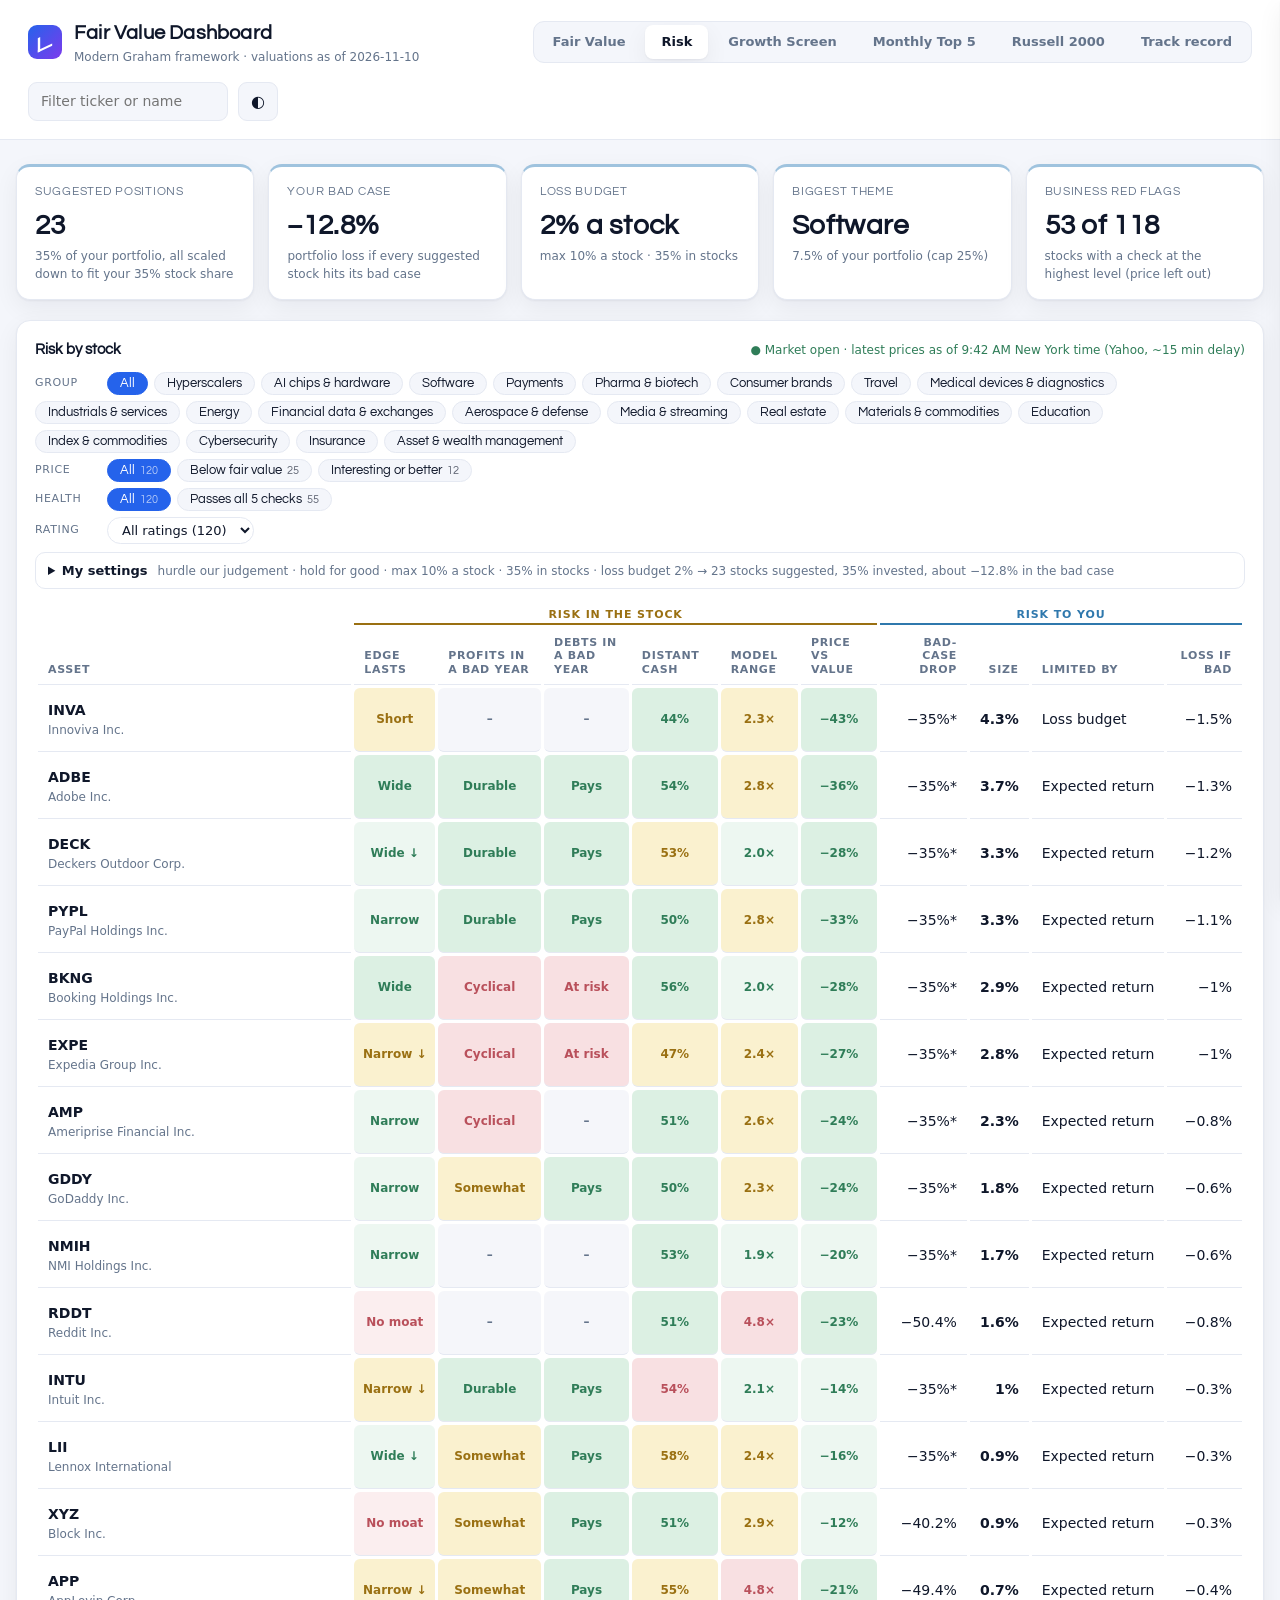
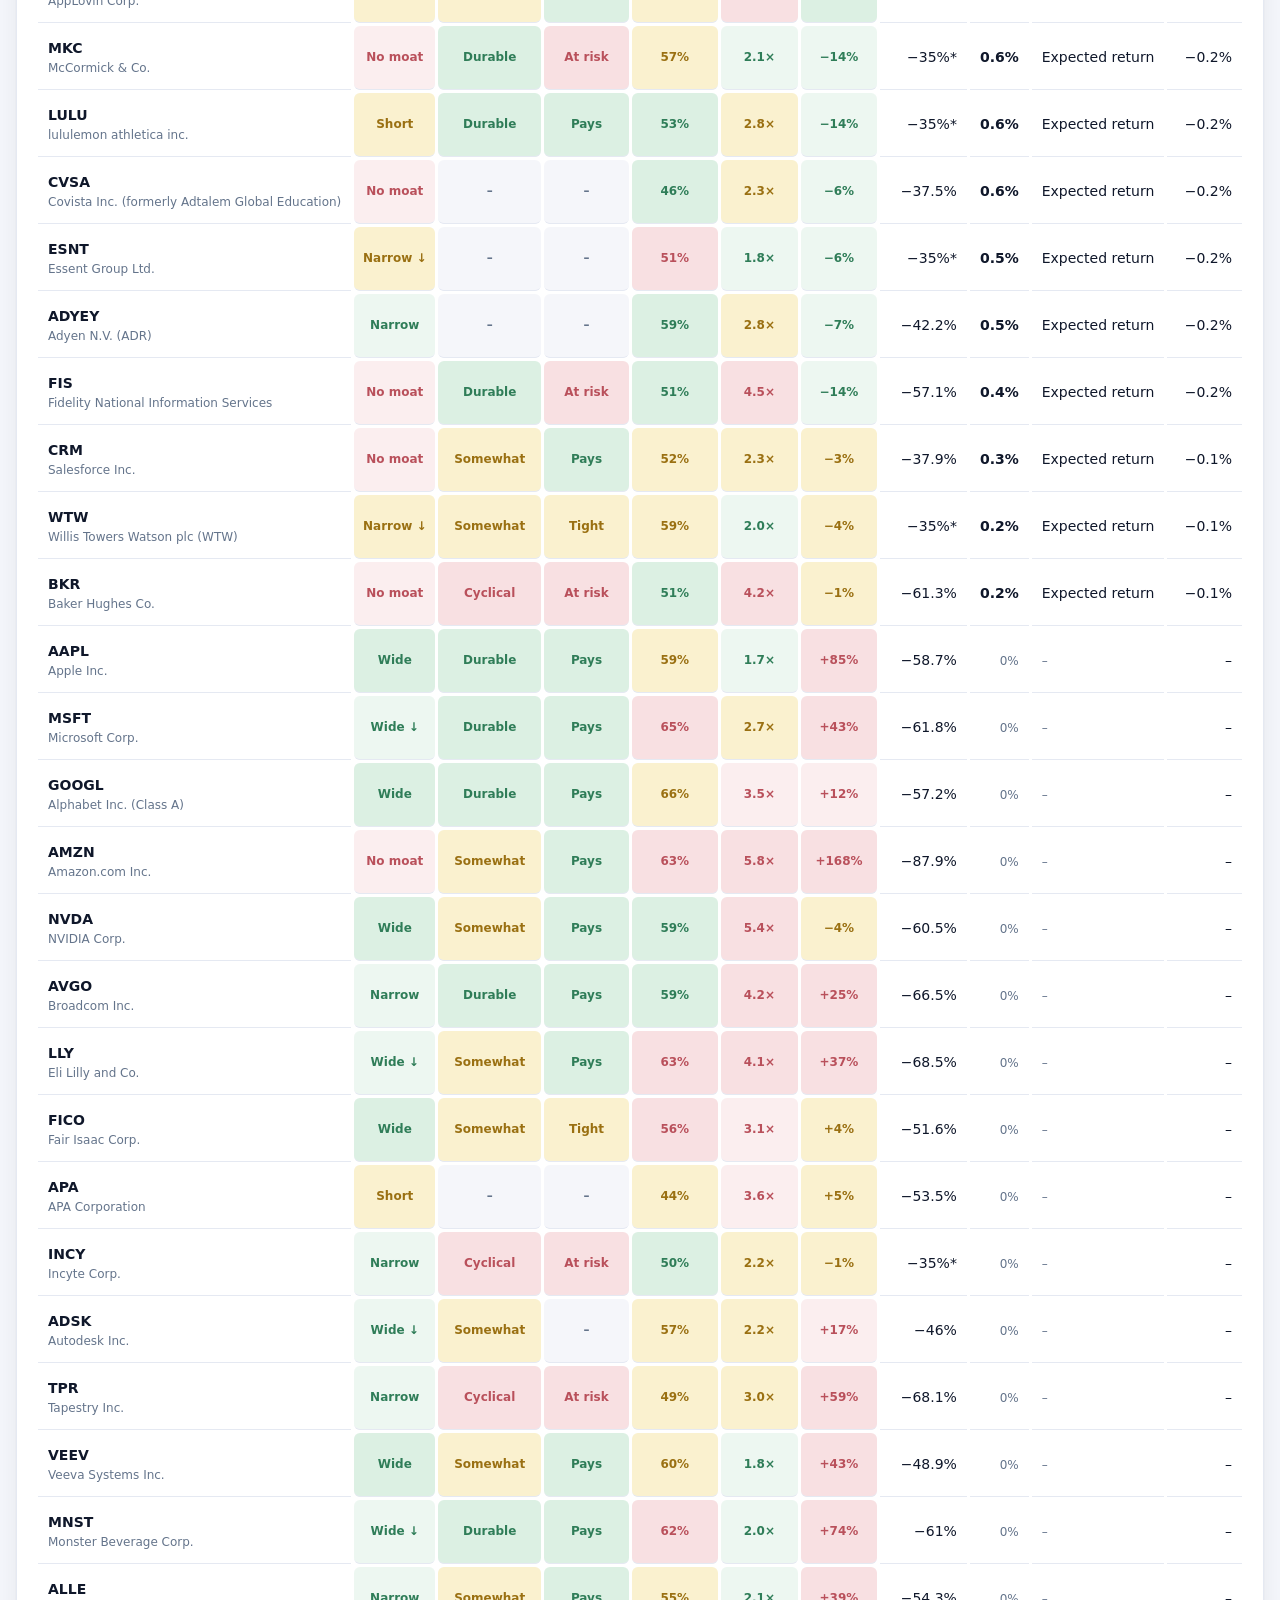
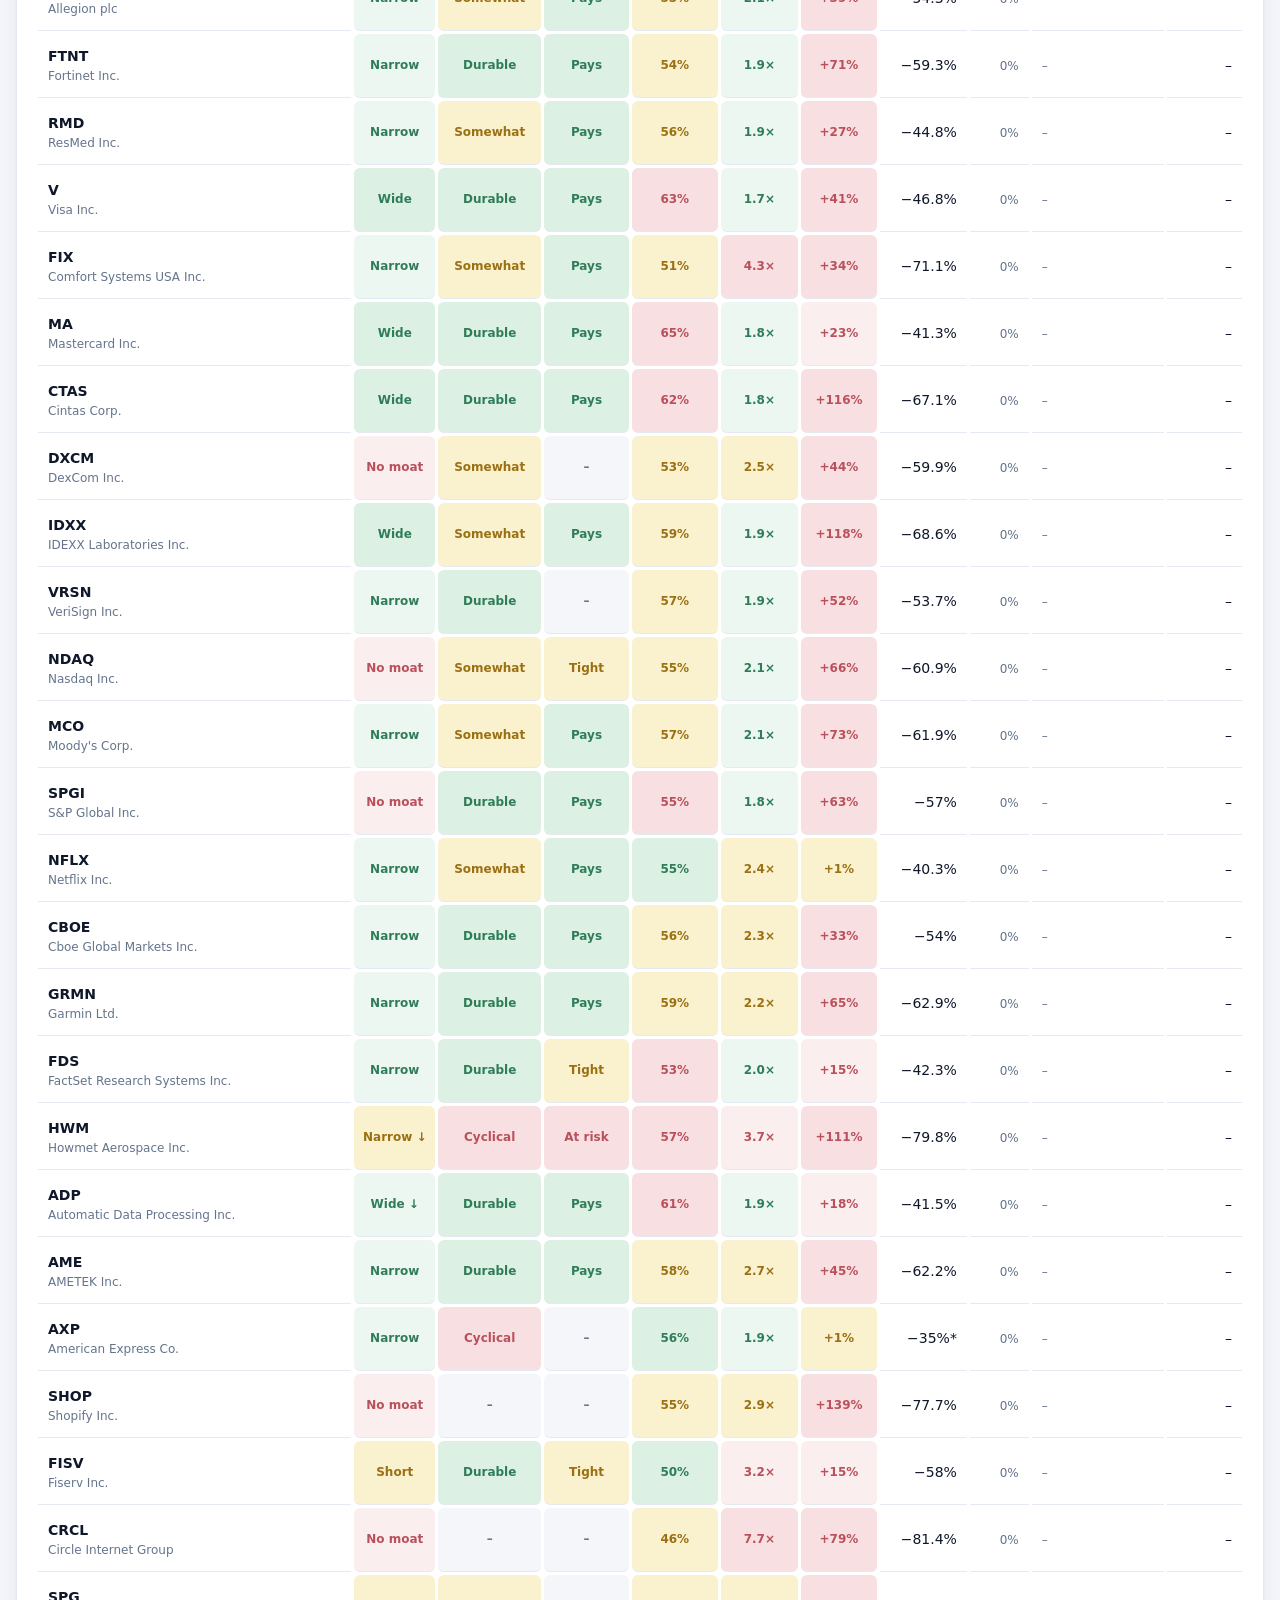
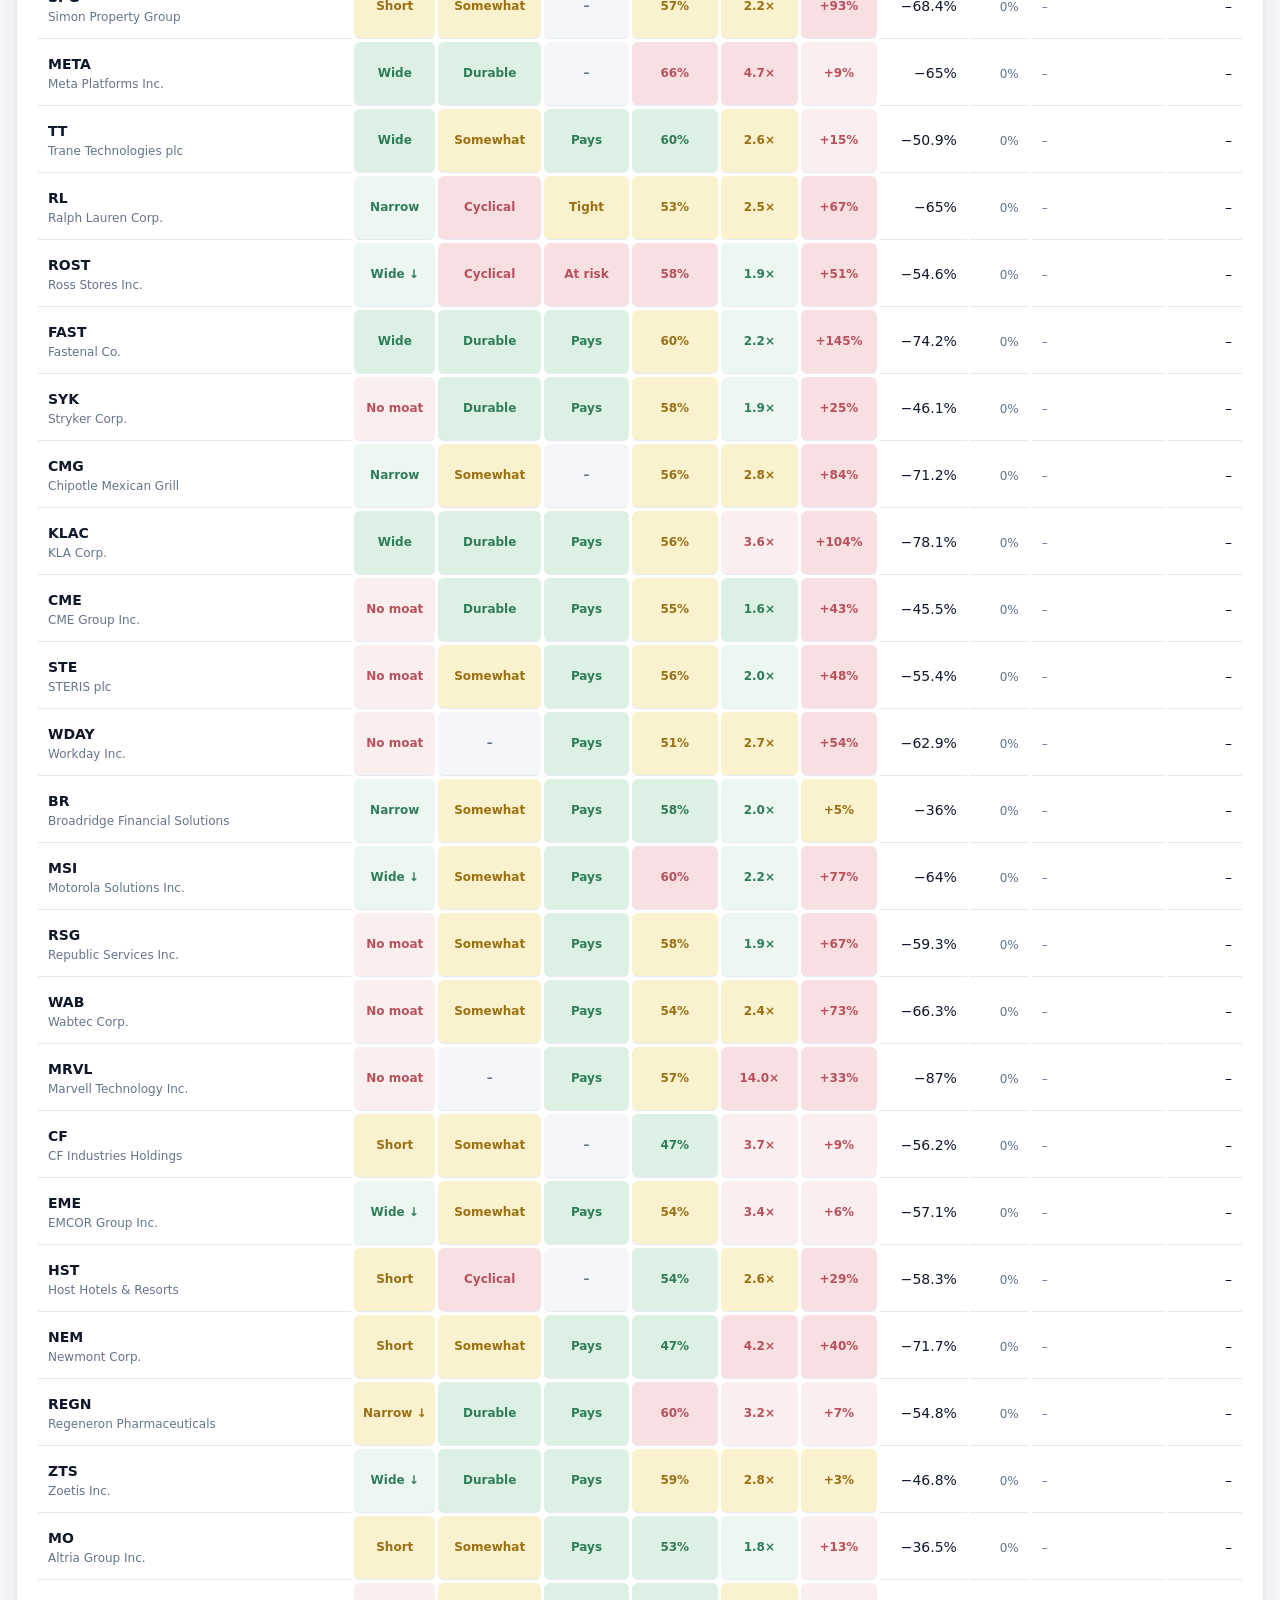
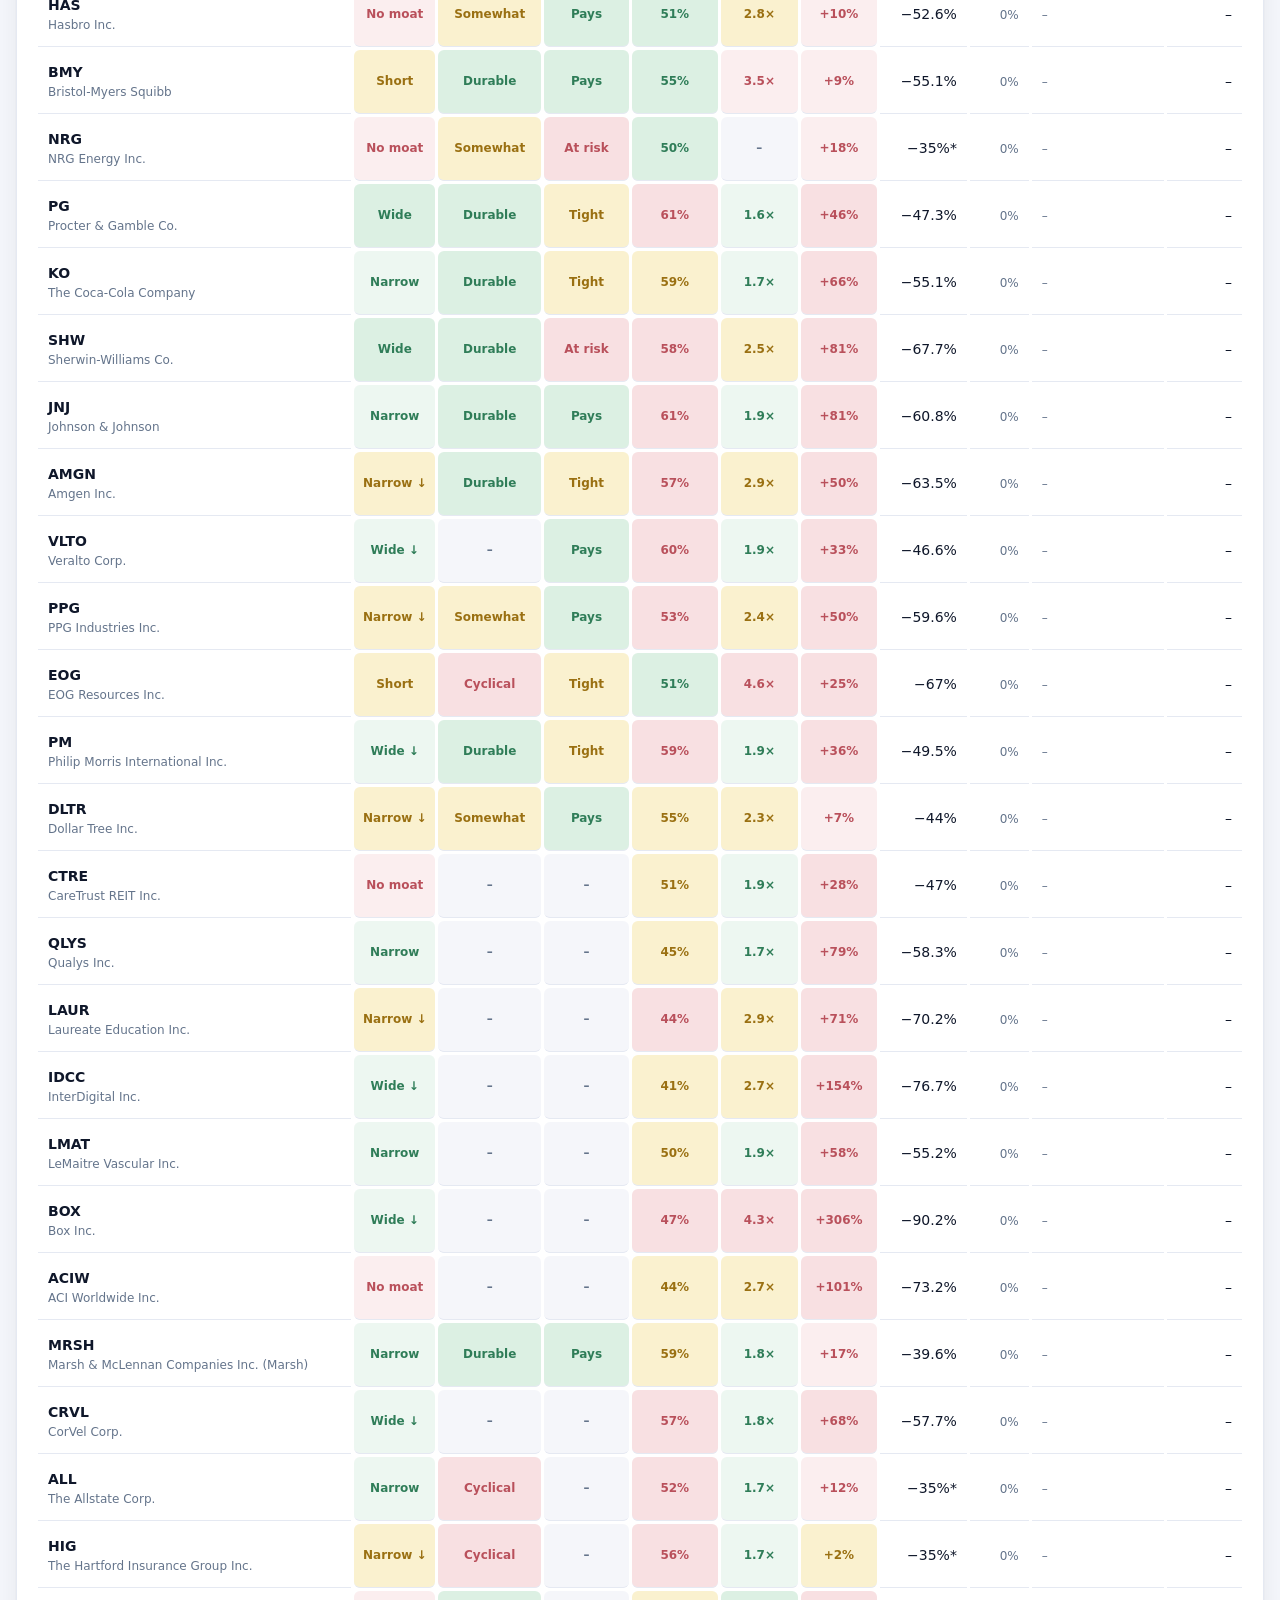
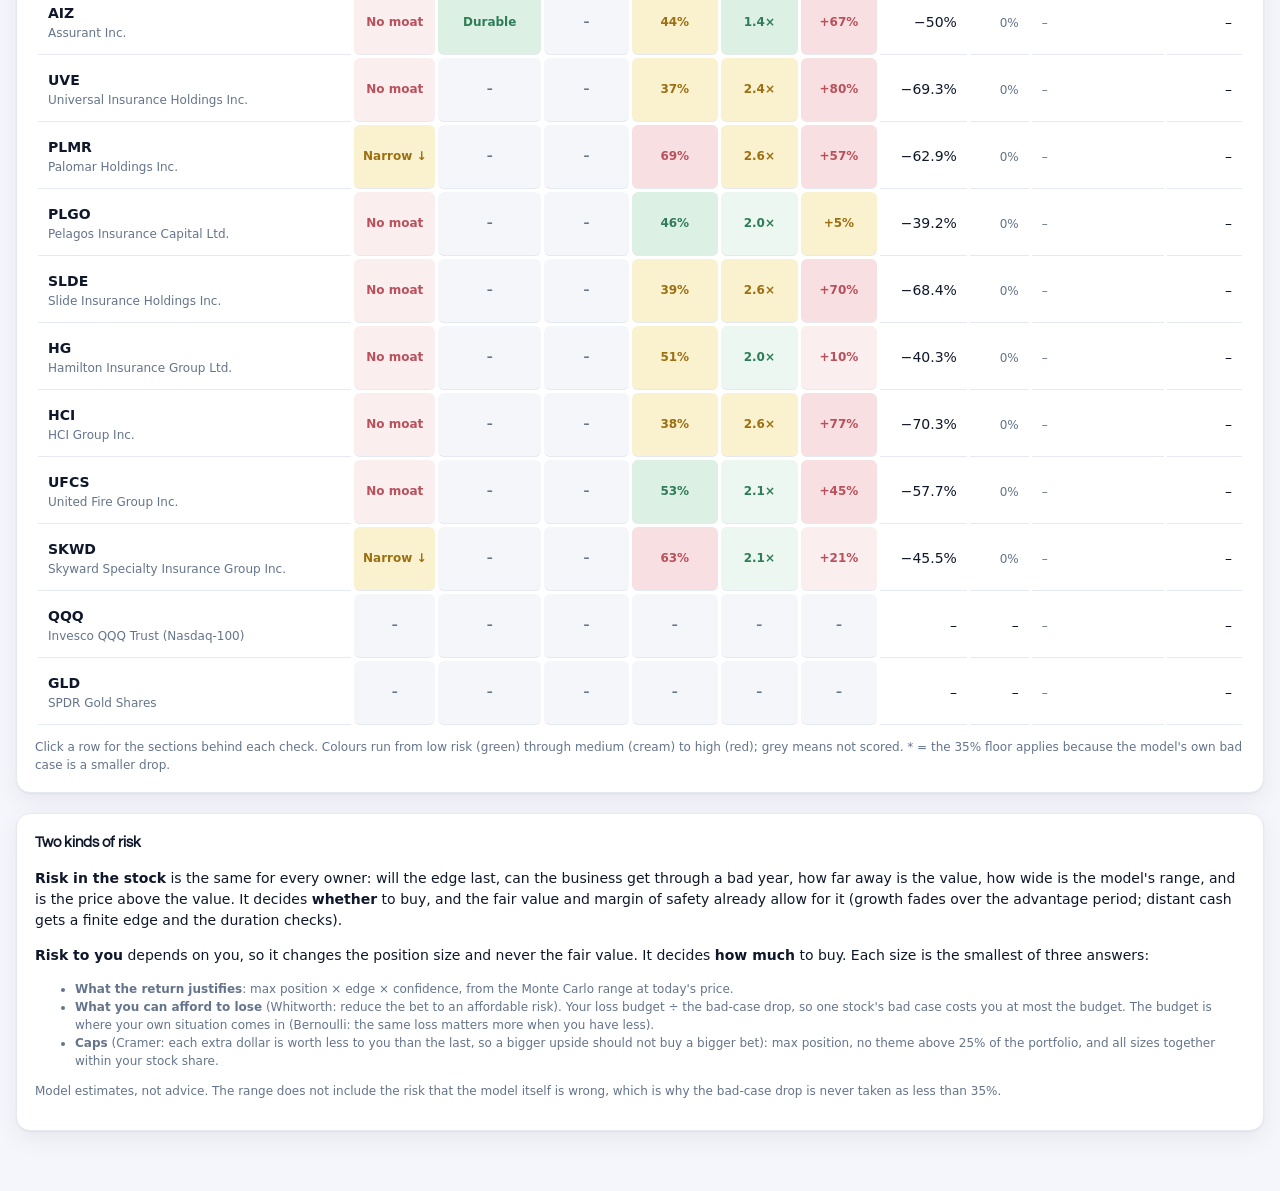
==== risk.html @ 673b97dc "Add a Risk page and size positions with a loss budget Risk sections move from each stock's drawer to" ====
<!doctype html>
<html lang="en">
<head>
<meta charset="utf-8">
<meta name="viewport" content="width=device-width,initial-scale=1">
<title>Risk · Fair Value Dashboard</title>
<link rel="preconnect" href="https://fonts.googleapis.com"><link rel="preconnect" href="https://fonts.gstatic.com" crossorigin><link rel="stylesheet" href="https://fonts.googleapis.com/css2?family=Questrial&display=swap">
<link rel="stylesheet" href="assets/style.css?v=20261110r">
<link rel="icon" href="data:image/svg+xml,<svg xmlns='http://www.w3.org/2000/svg' viewBox='0 0 32 32'><rect width='32' height='32' rx='7' fill='%232563eb'/><path d='M6 22l6-7 5 4 9-11' stroke='white' stroke-width='3' fill='none' stroke-linecap='round' stroke-linejoin='round'/></svg>">
</head>
<body data-page="risk">
<header class="top">
  <div class="brand"><span class="logo"></span><div><h1>Fair Value Dashboard</h1><p id="sub">Modern Graham framework</p></div></div>
  <nav class="tabs"><a href="index.html">Fair Value</a><a href="risk.html" class="on">Risk</a><a href="screener.html">Growth Screen</a><a href="top5.html">Monthly Top 5</a><a href="russell.html">Russell 2000</a><a href="track.html">Track record</a></nav>
  <div class="actions">
    <input id="q" type="search" placeholder="Filter ticker or name">
    <button id="theme" title="Toggle theme" aria-label="Toggle theme">◐</button>
  </div>
</header>
<main>
  <section class="kpis" id="kpis"></section>
  <section class="card">
    <div class="card-head"><h2>Risk by stock</h2><span class="muted" id="stamp"></span></div>
    <div class="chips" id="themechips"></div>
    <div class="chips" id="pricechips"></div>
    <div class="chips" id="healthchips"></div>
    <div class="chips" id="ratingchips"><label class="lbl" for="ratingsel">Rating</label><select id="ratingsel" class="rsel" title="Excellent, Good, Average or Bad: intrinsic value, margin of safety and business quality (see the top of each drawer)"><option value="all">All ratings</option></select></div>
    <div class="mybox" id="mybox"></div>
    <div class="scroll"><table id="tbl" class="rktbl"><thead>
      <tr class="gh"><th></th><th colspan="6" class="ghs">Risk in the stock</th><th colspan="4" class="ghy">Risk to you</th></tr>
      <tr><th data-k="ticker">Asset</th>
      <th data-k="rk0" title="Moat class and advantage period; one step worse when the moat scorecard suggests a lower class">Edge lasts</th>
      <th data-k="rk1" title="Past recessions in the filings: durable, somewhat cyclical or cyclical">Profits in a bad year</th>
      <th data-k="rk2" title="A repeat of its worst recession: pays its debts, tight or at risk">Debts in a bad year</th>
      <th data-k="rk3" title="Share of the base value that arrives after year 10; colour = how reliable that distant cash is">Distant cash</th>
      <th data-k="rk4" title="Monte Carlo 90th ÷ 10th percentile value: how wide the outcomes are">Model range</th>
      <th data-k="rk5" title="Price against fair value at your hurdle">Price vs value</th>
      <th data-k="rk_drop" class="r" title="Price to the Monte Carlo 10th-percentile value, at least 35% (* = the 35% floor applies)">Bad-case drop</th>
      <th data-k="size" class="r" title="Suggested position, % of your whole portfolio (see My settings)">Size</th>
      <th title="Which rule set the size">Limited by</th>
      <th data-k="rk_loss" class="r" title="Size × bad-case drop: what this position costs your whole portfolio in its bad case">Loss if bad</th>
    </tr></thead><tbody></tbody></table></div>
    <p class="foot">Click a row for the sections behind each check. Colours run from low risk (green) through medium (cream) to high (red); grey means not scored. * = the 35% floor applies because the model's own bad case is a smaller drop.</p>
  </section>
  <section class="card legend">
    <h2>Two kinds of risk</h2>
    <p><b>Risk in the stock</b> is the same for every owner: will the edge last, can the business get through a bad year, how far away is the value, how wide is the model's range, and is the price above the value. It decides <b>whether</b> to buy, and the fair value and margin of safety already allow for it (growth fades over the advantage period; distant cash gets a finite edge and the duration checks).</p>
    <p><b>Risk to you</b> depends on you, so it changes the position size and never the fair value. It decides <b>how much</b> to buy. Each size is the smallest of three answers:</p>
    <ul class="muted">
      <li><b>What the return justifies</b>: max position × edge × confidence, from the Monte Carlo range at today's price.</li>
      <li><b>What you can afford to lose</b> (Whitworth: reduce the bet to an affordable risk). Your loss budget ÷ the bad-case drop, so one stock's bad case costs you at most the budget. The budget is where your own situation comes in (Bernoulli: the same loss matters more when you have less).</li>
      <li><b>Caps</b> (Cramer: each extra dollar is worth less to you than the last, so a bigger upside should not buy a bigger bet): max position, no theme above 25% of the portfolio, and all sizes together within your stock share.</li>
    </ul>
    <p class="muted">Model estimates, not advice. The range does not include the risk that the model itself is wrong, which is why the bad-case drop is never taken as less than 35%.</p>
  </section>
</main>
<aside id="drawer" class="drawer" aria-hidden="true"><div class="dr-in" id="dr"></div></aside>
<div id="scrim" class="scrim"></div>
<script src="assets/app.js?v=20261110r"></script>
</body>
</html>
---- assets/style.css ----
:root{--bg:#f4f6fb;--card:#fff;--tx:#0f172a;--mut:#64748b;--line:#e5e9f2;--acc:#2563eb;--good:#059669;--ok:#0891b2;--warn:#d97706;--bad:#dc2626;--shadow:0 1px 2px rgba(15,23,42,.05),0 8px 24px rgba(15,23,42,.06)}
:root[data-theme=dark]{--bg:#0b1020;--card:#121a2f;--tx:#e6ebf5;--mut:#8a97b3;--line:#1f2a45;--acc:#60a5fa;--good:#34d399;--ok:#22d3ee;--warn:#fbbf24;--bad:#f87171;--shadow:0 1px 2px rgba(0,0,0,.3),0 8px 24px rgba(0,0,0,.25)}
@media(prefers-color-scheme:dark){:root:not([data-theme=light]){--bg:#0b1020;--card:#121a2f;--tx:#e6ebf5;--mut:#8a97b3;--line:#1f2a45;--acc:#60a5fa;--good:#34d399;--ok:#22d3ee;--warn:#fbbf24;--bad:#f87171;--shadow:0 1px 2px rgba(0,0,0,.3),0 8px 24px rgba(0,0,0,.25)}}
*{box-sizing:border-box}body{margin:0;background:var(--bg);color:var(--tx);font:14px/1.5 Inter,system-ui,-apple-system,Segoe UI,Roboto,sans-serif}
.top{display:flex;justify-content:space-between;align-items:center;gap:16px;padding:18px 28px;border-bottom:1px solid var(--line);background:var(--card);position:sticky;top:0;z-index:5;flex-wrap:wrap}
.brand{display:flex;gap:12px;align-items:center}.logo{width:34px;height:34px;border-radius:9px;background:linear-gradient(135deg,#2563eb,#7c3aed);display:inline-block;position:relative}
.logo:after{content:"";position:absolute;inset:8px;border-left:3px solid #fff;border-bottom:3px solid #fff;transform:skewY(-25deg) scale(.8)}
h1{font-size:18px;margin:0}h2{font-size:15px;margin:0}.brand p{margin:0;color:var(--mut);font-size:12px}
.actions{display:flex;gap:10px}input{background:var(--bg);border:1px solid var(--line);color:var(--tx);padding:8px 12px;border-radius:9px;min-width:200px;font:inherit}
button{background:var(--bg);border:1px solid var(--line);color:var(--tx);border-radius:9px;padding:6px 12px;cursor:pointer;font-size:16px}
main{max-width:1280px;margin:0 auto;padding:24px 16px 60px;display:grid;gap:20px}
.kpis{display:grid;grid-template-columns:repeat(auto-fit,minmax(200px,1fr));gap:14px}
.kpi{background:var(--card);border:1px solid var(--line);border-radius:14px;padding:16px 18px;box-shadow:var(--shadow)}
.kpi .l{color:var(--mut);font-size:12px;text-transform:uppercase;letter-spacing:.06em}.kpi .v{font-size:26px;font-weight:700;margin-top:4px}.kpi .s{color:var(--mut);font-size:12px}
.card{background:var(--card);border:1px solid var(--line);border-radius:14px;box-shadow:var(--shadow);padding:18px}
.card-head{display:flex;justify-content:space-between;align-items:center;margin-bottom:10px;flex-wrap:wrap;gap:6px}.muted{color:var(--mut);font-size:12px}
.scroll{overflow-x:auto}table{width:100%;border-collapse:collapse;min-width:900px}
th{font-size:11px;text-transform:uppercase;letter-spacing:.06em;color:var(--mut);text-align:left;padding:8px 10px;border-bottom:1px solid var(--line);white-space:nowrap}
th[data-k]{cursor:pointer}th[data-k]:hover{color:var(--acc)}td{padding:12px 10px;border-bottom:1px solid var(--line);white-space:nowrap}
tbody tr{cursor:pointer}tbody tr:hover{background:color-mix(in srgb,var(--acc) 6%,transparent)}.r{text-align:right}
.tk{font-weight:700}.nm{color:var(--mut);font-size:12px}.num{font-variant-numeric:tabular-nums}
.pos{color:var(--bad)}.neg{color:var(--good)}
.badge{display:inline-block;padding:3px 10px;border-radius:999px;font-size:12px;font-weight:600}
.b-attr{background:color-mix(in srgb,var(--good) 16%,transparent);color:var(--good)}.b-int{background:color-mix(in srgb,var(--ok) 16%,transparent);color:var(--ok)}
.b-lit{background:color-mix(in srgb,var(--warn) 18%,transparent);color:var(--warn)}.b-abv{background:color-mix(in srgb,var(--bad) 16%,transparent);color:var(--bad)}
.rng{width:170px;height:30px}.foot{color:var(--mut);font-size:12px;margin:10px 0 0}
.bands{display:grid;grid-template-columns:repeat(auto-fit,minmax(220px,1fr));gap:10px;margin:12px 0}.bands div{border:1px solid var(--line);border-radius:10px;padding:10px 12px}
.scrim{position:fixed;inset:0;background:rgba(0,0,0,.4);opacity:0;pointer-events:none;transition:.2s;z-index:8}.scrim.on{opacity:1;pointer-events:auto}
.drawer{position:fixed;top:0;right:0;height:100%;width:min(704px,100%);background:var(--card);border-left:1px solid var(--line);transform:translateX(100%);transition:.25s;z-index:9;overflow:auto;box-shadow:var(--shadow)}
.drawer.on{transform:none}.dr-in{padding:24px}.dr-in h3{margin:18px 0 8px;font-size:13px;text-transform:uppercase;letter-spacing:.06em;color:var(--mut)}
.x{float:right}.grid2{display:grid;grid-template-columns:1fr 1fr;gap:10px}.mini{border:1px solid var(--line);border-radius:10px;padding:10px 12px}.mini b{display:block;font-size:18px}
table.s{min-width:0;font-size:12px}table.s td,table.s th{padding:6px 8px;text-align:right}table.s td.hl{background:color-mix(in srgb,var(--warn) 22%,transparent);font-weight:700}
.err{padding:30px;text-align:center;color:var(--mut)}
@media(max-width:640px){.top{padding:12px 16px}input{min-width:0;width:100%}}

/* ---- navigation, chips, screener ---- */
.tabs{display:flex;gap:4px;background:var(--bg);border:1px solid var(--line);border-radius:11px;padding:3px}
.tabs a{padding:7px 16px;border-radius:8px;color:var(--mut);text-decoration:none;font-weight:600;font-size:13px}
.tabs a.on{background:var(--card);color:var(--tx);box-shadow:var(--shadow)}
.chips{display:flex;flex-wrap:wrap;gap:6px;align-items:center;margin:6px 0}
.chips .lbl{color:var(--mut);font-size:11px;text-transform:uppercase;letter-spacing:.06em;margin-right:4px;min-width:62px}
.chip{border:1px solid var(--line);background:var(--bg);color:var(--tx);border-radius:999px;padding:4px 12px;font-size:12.5px;cursor:pointer}
.chip:hover{border-color:var(--acc)}.chip.on{background:var(--acc);border-color:var(--acc);color:#fff}
.sbar{display:inline-block;width:70px;height:7px;background:var(--line);border-radius:4px;vertical-align:middle;margin-right:8px;overflow:hidden}
.sbar i{display:block;height:100%;background:var(--acc);border-radius:4px}
.up{color:var(--good)}.down{color:var(--bad)}.flat{color:var(--mut)}
.pill{display:inline-block;padding:1px 8px;border-radius:999px;font-size:11px;font-weight:600;margin-left:4px;border:1px solid var(--line);color:var(--mut)}
.pill.ok{color:var(--good);border-color:color-mix(in srgb,var(--good) 40%,transparent)}.pill.warn{color:var(--warn);border-color:color-mix(in srgb,var(--warn) 40%,transparent)}
.pill.bad{color:var(--bad);border-color:color-mix(in srgb,var(--bad) 40%,transparent)}
a.fvlink{color:var(--acc);text-decoration:none;font-weight:600}a.fvlink:hover{text-decoration:underline}
.method h3{font-size:13px;margin:14px 0 4px}.method ul{margin:4px 0 0 18px;padding:0;color:var(--tx)}.method li{margin:2px 0}
.toggle{background:var(--bg);border:1px solid var(--line);color:var(--tx);border-radius:9px;padding:6px 12px;cursor:pointer;font-size:13px}
main>*{min-width:0}.card{min-width:0}

.topscroll{overflow-x:auto;overflow-y:hidden;height:16px;margin-bottom:2px}#tspacer{height:1px}

/* ---- monthly run panel + top 5 ---- */
.runrow{display:grid;grid-template-columns:repeat(auto-fit,minmax(260px,1fr));gap:12px}
.runbox{border:1px solid var(--line);border-radius:12px;padding:12px 14px;display:flex;flex-direction:column;gap:8px}
.runbox.done{background:color-mix(in srgb,var(--good) 6%,transparent)}
.runbtn{display:inline-block;text-align:center;background:var(--acc);color:#fff;border:0;border-radius:9px;padding:9px 14px;font-weight:600;font-size:14px;text-decoration:none;cursor:pointer}
.runbtn:hover{filter:brightness(1.08)}.runbtn[disabled]{background:var(--line);color:var(--mut);cursor:not-allowed;filter:none}
.runbox.done .runbtn[disabled]{background:color-mix(in srgb,var(--good) 20%,transparent);color:var(--good)}
code{font-size:11.5px;background:var(--bg);border:1px solid var(--line);border-radius:5px;padding:0 4px}
.hist{display:flex;gap:6px;flex-wrap:wrap}.hist div{border:1px solid var(--line);border-radius:8px;padding:6px 10px;font-size:12px;text-align:center}
.hist div.est{border-style:dashed}.hist b{display:block;font-size:15px}
details.list summary{cursor:pointer;font-weight:600;margin:6px 0}details.list li{margin:3px 0}

.cmps{display:grid;gap:4px}.cmp{display:grid;grid-template-columns:1fr 90px 34px;align-items:center;gap:8px;font-size:12.5px}.cmp .sbar{width:90px;margin:0}.cmp b{text-align:right}

ul.rk{margin:6px 0 0 18px;padding:0;font-size:12.5px}.warnc{color:var(--warn)}

.pill.res{color:var(--acc);border-color:color-mix(in srgb,var(--acc) 40%,transparent)}.resbox{border:1px solid color-mix(in srgb,var(--acc) 35%,transparent);background:color-mix(in srgb,var(--acc) 6%,transparent);border-radius:10px;padding:8px 12px;font-size:12.5px}

.chk{font-size:13px;margin-right:1px;cursor:help}.nowrap{white-space:nowrap}
.qa{display:grid;gap:6px}.qa-row{display:grid;grid-template-columns:22px 1fr;gap:6px;border:1px solid var(--line);border-radius:10px;padding:8px 10px;font-size:13px}
.qa-i{font-size:15px}.qa-w{font-size:11px;font-weight:700;text-transform:uppercase;letter-spacing:.05em;margin-left:4px}
.qa-yes .qa-w{color:var(--good)}.qa-partly .qa-w{color:var(--warn)}.qa-no .qa-w{color:var(--bad)}.qa-na .qa-w{color:var(--mut)}
.qa{margin-bottom:12px}

.fct table.s td,.fct table.s th{padding:5px 6px}
.fct td[colspan]{white-space:normal}

.mcsvg{width:100%;height:auto;display:block;margin:6px 0}.mcb{fill:var(--acc);opacity:.85}.mcb:hover{opacity:1}
.mcax{stroke:var(--line);stroke-width:1}.mcfv{stroke:var(--tx);stroke-width:1.5;stroke-dasharray:3 3}.mcpx{stroke:var(--warn);stroke-width:2}
.mct{font-size:11px;fill:var(--mut)}.mcl{fill:var(--tx);font-size:12px}.mctb{fill:var(--acc);opacity:.8}.mctb:hover{opacity:1}

:root{--c1:#2563eb;--c2:#e8590c}:root[data-theme=dark]{--c1:#3b82f6;--c2:#d9590f}
@media(prefers-color-scheme:dark){:root:not([data-theme=light]){--c1:#3b82f6;--c2:#d9590f}}
.bgr{stroke:var(--line);stroke-width:1}.bxh{stroke:var(--mut);stroke-width:1;stroke-dasharray:2 3}
.btwrap{position:relative}.bttip{position:absolute;top:8px;background:var(--card);border:1px solid var(--line);border-radius:8px;padding:6px 9px;font-size:12px;box-shadow:var(--shadow);pointer-events:none;min-width:170px}
.bttip i,.lg i{display:inline-block;width:10px;height:3px;border-radius:2px;margin-right:6px;vertical-align:middle}.lg{font-size:12px;color:var(--tx);margin-right:14px}
.warnbox{border:1px solid color-mix(in srgb,var(--warn) 40%,transparent);background:color-mix(in srgb,var(--warn) 8%,transparent);border-radius:10px;padding:8px 12px;font-size:13px}

/* Monte Carlo: regimes, legend, what-if weights */
:root{--bear:#dc2626;--base:#2563eb;--bull:#059669}
:root[data-theme=dark]{--bear:#f87171;--base:#60a5fa;--bull:#34d399}
@media(prefers-color-scheme:dark){:root:not([data-theme=light]){--bear:#f87171;--base:#60a5fa;--bull:#34d399}}
.mc-bear{fill:var(--bear);background:var(--bear)}.mc-base{fill:var(--base);background:var(--base)}.mc-bull{fill:var(--bull);background:var(--bull)}
.mcg rect{opacity:.82}.mcg:hover rect{opacity:1}
.sw{display:inline-block;width:10px;height:10px;border-radius:2px;margin-right:6px;vertical-align:-1px}
.mcleg{display:flex;flex-wrap:wrap;gap:6px 14px;font-size:12px;color:var(--mut);margin:-2px 0 6px}
.mcleg .ln{display:inline-block;width:14px;height:0;margin-right:6px;vertical-align:3px}.mcleg .ln.fv{border-top:2px dashed var(--tx)}.mcleg .ln.px{border-top:2px solid var(--warn)}
.grid3{display:grid;grid-template-columns:repeat(3,1fr);gap:10px;margin:8px 0}.grid3 .mini b{font-size:17px}.grid3 .mini span{font-size:12px}
@media(max-width:560px){.grid3{grid-template-columns:1fr 1fr}}
.wts{display:flex;flex-wrap:wrap;align-items:center;gap:6px 11px;margin:10px 0 2px;padding:6px 10px;border:1px solid var(--line);border-radius:999px;font-size:12px;color:var(--mut)}
.wts .wl{font-weight:600;letter-spacing:.04em;text-transform:uppercase;font-size:10.5px}
.wk{display:inline-flex;align-items:center;gap:6px;white-space:nowrap}.wk b{color:var(--tx);font-variant-numeric:tabular-nums;min-width:28px}
.wk .sw{margin-right:0;width:8px;height:8px;border-radius:50%}
.wts input[type=range]{-webkit-appearance:none;appearance:none;width:72px!important;min-width:0!important;flex:0 0 72px;padding:0;border:0;height:4px;border-radius:2px;background:var(--line);margin:0;cursor:pointer}
.wts input[type=range]::-webkit-slider-thumb{-webkit-appearance:none;width:13px;height:13px;border-radius:50%;background:var(--card);border:2px solid currentColor;box-shadow:0 1px 2px rgba(0,0,0,.2)}
.wts input[type=range]::-moz-range-thumb{width:10px;height:10px;border-radius:50%;background:var(--card);border:2px solid currentColor}
.wk-bear input{color:var(--bear)}.wk-bull input{color:var(--bull)}
.wreset{margin-left:auto;border:0;background:none;color:var(--acc);font:inherit;font-size:15px;line-height:1;cursor:pointer;padding:3px 6px;border-radius:50%}.wreset:hover{background:color-mix(in srgb,var(--acc) 10%,transparent)}
.wreset[disabled]{color:var(--mut);opacity:.5;cursor:default;background:none}
@media(max-width:560px){.wts{border-radius:12px}.wts input[type=range]{width:64px}}

/* Snapshot (top of drawer) */
.flags{display:flex;flex-wrap:wrap;gap:6px;margin:6px 0 4px}
.flag{border:1px solid color-mix(in srgb,var(--warn) 45%,var(--line));background:color-mix(in srgb,var(--warn) 9%,transparent);border-radius:8px;font-size:12px;max-width:100%}
.flag summary{cursor:pointer;padding:3px 9px;list-style:none;color:var(--tx)}.flag summary::-webkit-details-marker{display:none}.flag summary:before{content:"⚠ ";color:var(--warn)}
.flag[open]{flex-basis:100%}.flag div{padding:0 9px 6px;color:var(--mut)}
.snaphd{display:flex;align-items:baseline;gap:8px;flex-wrap:wrap;margin:16px 0 6px}.snaphd b{font-size:12px;letter-spacing:.06em;text-transform:uppercase;color:var(--mut)}.snaphd .muted{font-size:12px}
.cards{display:grid;grid-template-columns:repeat(3,1fr);gap:8px}
.qc{all:unset;box-sizing:border-box;display:flex;flex-direction:column;gap:3px;padding:9px 10px;border:1px solid var(--line);border-radius:10px;cursor:pointer;background:var(--card);min-width:0}
.qc:hover,.qc.on{border-color:var(--acc)}.qc.on{box-shadow:0 0 0 1px var(--acc) inset}.qc:focus-visible{outline:2px solid var(--acc);outline-offset:2px}
.qt{font-weight:600;font-size:13px}.qq{font-size:11px;color:var(--mut);line-height:1.3}.qh{font-size:12.5px;font-variant-numeric:tabular-nums}
.gr{display:inline-flex;align-items:center;gap:5px;font-size:12px;font-weight:600}.gr i{width:8px;height:8px;border-radius:50%;background:currentColor;display:inline-block}
.g-s{color:var(--good)}.g-o{color:var(--warn)}.g-w{color:var(--bad)}.g-n{color:var(--mut)}
.gd{display:inline-block;width:10px;height:10px;border-radius:50%;background:currentColor}
.spk{width:100%;max-width:150px;height:30px;margin-top:2px}.spkl{fill:none;stroke:var(--acc);stroke-width:1.6}.spkd{fill:var(--acc)}.spkref{stroke:var(--mut);stroke-dasharray:2 3;stroke-width:1}
.qdet{border:1px solid var(--acc);border-radius:10px;padding:8px 10px;margin-top:8px}.qdh{margin-bottom:4px;display:flex;gap:8px;flex-wrap:wrap;align-items:baseline}
.qtab tr.info td{color:var(--mut)}.mnote{font-size:11px;margin-top:2px}
.pbar{display:inline-block;position:relative;width:56px;height:4px;border-radius:2px;background:linear-gradient(90deg,color-mix(in srgb,var(--bad) 35%,var(--line)),var(--line),color-mix(in srgb,var(--good) 35%,var(--line)));vertical-align:middle}
.pbar i{position:absolute;top:-3px;width:4px;height:10px;margin-left:-2px;border-radius:2px;background:var(--tx)}.pct{font-size:11px;color:var(--mut);margin-left:5px}
.vstrip{margin:8px 4px 2px;position:relative}.vbar{position:relative;height:16px}
.vbar:before{content:"";position:absolute;left:0;right:0;top:6px;height:4px;border-radius:2px;background:var(--line)}
.vband{position:absolute;top:4px;height:8px;border-radius:4px;background:color-mix(in srgb,var(--acc) 30%,transparent)}
.vfv{position:absolute;top:0;width:3px;height:16px;margin-left:-1.5px;border-radius:2px;background:var(--acc)}
.vbb{position:absolute;top:1px;width:0;height:14px;border-left:2px dashed var(--good);margin-left:-1px}
.vpx{position:absolute;top:1px;width:14px;height:14px;margin-left:-7px;border-radius:50%;border:2px solid var(--card);box-shadow:0 0 0 1px var(--line)}.vpx.bad{background:var(--bad)}.vpx.good{background:var(--good)}
.vlab{position:relative;height:18px;font-size:11px;color:var(--mut)}.vlab span{position:absolute;transform:translateX(-50%);white-space:nowrap}
.vlab span:first-child{transform:none}.vlab span:last-child{transform:translateX(-100%)}
.vline{margin:6px 0}
.vstats{display:grid;grid-template-columns:repeat(4,1fr);gap:8px;margin:6px 0}.vstats div{border:1px solid var(--line);border-radius:10px;padding:7px 9px}
.vstats span{display:block;font-size:11px;color:var(--mut)}.vstats b{font-size:16px;font-variant-numeric:tabular-nums}
.vr{display:inline-block;position:relative;width:90px;height:8px;vertical-align:middle}.vr:before{content:"";position:absolute;left:0;right:0;top:3px;height:2px;background:var(--line)}
.vrb{position:absolute;top:1px;height:6px;border-radius:3px;background:color-mix(in srgb,var(--mut) 35%,transparent)}
.vr i{position:absolute;top:-2px;width:10px;height:10px;margin-left:-5px;border-radius:50%;background:var(--tx);border:2px solid var(--card)}.vr i.up{background:var(--good)}.vr i.down{background:var(--bad)}
.watch{margin:4px 0 0;padding-left:18px}.watch li{margin:4px 0}
.fhpx{fill:none;stroke:var(--acc);stroke-width:1.8}.fhfv{stroke:var(--tx);stroke-width:2;stroke-dasharray:5 3}.fhpt{fill:var(--tx)}.fhnow{fill:var(--warn);stroke:var(--card);stroke-width:2}
.fhband{fill:color-mix(in srgb,var(--acc) 14%,transparent)}.fhguide{stroke:var(--mut);stroke-dasharray:2 4;stroke-width:1}.fhtx{fill:var(--tx)}
@media(max-width:560px){.cards{grid-template-columns:1fr 1fr}.vstats{grid-template-columns:1fr 1fr}.vtab th:nth-child(4),.vtab td:nth-child(4){display:none}}
.qtab .pbar{width:44px}@media(max-width:560px){.qtab td:first-child{min-width:130px}}
@media(max-width:560px){.vtab .muted{display:block;white-space:normal}}
.qtab td:first-child{min-width:170px}.qtab td:nth-child(2){white-space:nowrap}
.chip .cnt{font-size:11px;opacity:.65;margin-left:2px}
.pill.chk{color:var(--good);border-color:color-mix(in srgb,var(--good) 40%,transparent)}
.pill.sp{color:var(--warn,#b45309);border-color:color-mix(in srgb,var(--warn,#b45309) 40%,transparent)}
.kspk{width:90px;height:22px;display:block}.ktab td{vertical-align:middle}.ktab td:first-child{min-width:170px}.src{text-decoration:none;color:var(--acc);font-size:11px}
@media(max-width:560px){.ktab th:nth-child(4),.ktab td:nth-child(4){display:none}}
/* Price drops: four-step check window */
.dropbtn{margin-left:auto;margin-right:12px;border:1px solid var(--line);background:var(--card);color:var(--tx);border-radius:999px;padding:5px 12px;font-family:inherit;font-weight:600;font-size:12.5px;cursor:pointer;white-space:nowrap}
.dropbtn.al{border-color:color-mix(in srgb,var(--warn) 55%,var(--line));color:var(--warn)}
.dropbtn.em{border-color:var(--bad);color:var(--bad);animation:dpulse 2s ease-in-out infinite}
.dropbtn .muted{font-weight:500}
@keyframes dpulse{50%{box-shadow:0 0 0 4px color-mix(in srgb,var(--bad) 18%,transparent)}}
.dwin{position:fixed;inset:0;display:none;align-items:flex-start;justify-content:center;z-index:11;padding:4vh 16px;pointer-events:none}
.dwin.on{display:flex}
.dwin-in{pointer-events:auto;background:var(--card);border:1px solid var(--line);border-radius:16px;box-shadow:var(--shadow);width:min(780px,100%);max-height:92vh;overflow:auto;padding:20px 22px}
.dwh{display:flex;gap:12px;align-items:flex-start}.dwh h2{margin:0 0 4px;font-size:19px}.dwh p{margin:0;font-size:12.5px}.dwh .x{margin-left:auto;position:static}
.dtabs{display:flex;gap:6px;margin:14px 0 10px;border-bottom:1px solid var(--line)}
.dtabs button{background:none;border:0;border-bottom:2px solid transparent;color:var(--mut);padding:7px 10px;font-family:inherit;font-weight:600;font-size:13px;cursor:pointer}
.dtabs button.on{color:var(--tx);border-bottom-color:var(--acc)}.dtabs .cnt{font-weight:500;opacity:.7}
.dcard{border:1px solid var(--line);border-radius:12px;padding:14px 14px 6px;margin:10px 0}
.dcard.em{border-color:color-mix(in srgb,var(--bad) 50%,var(--line))}
.dtop{display:flex;gap:10px;align-items:flex-start;margin-bottom:6px}.dtop>div:first-child{flex:1;min-width:0}
.dtk{background:none;border:0;padding:0;font-family:inherit;font-weight:700;font-size:16px;color:var(--acc);cursor:pointer}
.emtag{font-size:11px;font-weight:700;color:var(--bad);border:1px solid var(--bad);border-radius:999px;padding:1px 7px;margin-left:4px}
.mchips{display:flex;flex-wrap:wrap;gap:6px;margin-top:6px}
.mchip{font-size:12px;border-radius:8px;padding:3px 8px;background:color-mix(in srgb,var(--line) 55%,transparent)}
.mchip.bad b{color:var(--bad)}
.dverdict{font-weight:700;font-size:13px;border-radius:10px;padding:6px 10px;text-align:center;white-space:nowrap}
.dverdict .mnote{display:block;font-weight:500;font-size:10.5px;opacity:.75}
.dverdict.d-g{background:color-mix(in srgb,var(--good) 14%,transparent);color:var(--good)}
.dverdict.d-a{background:color-mix(in srgb,var(--warn) 14%,transparent);color:var(--warn)}
.dverdict.d-r{background:color-mix(in srgb,var(--bad) 14%,transparent);color:var(--bad)}
.dstep{display:flex;gap:11px;padding:9px 0;border-top:1px dashed var(--line)}
.dnum{flex:none;width:22px;height:22px;border-radius:50%;display:grid;place-items:center;font-family:inherit;font-weight:700;font-size:12px;color:#fff;background:var(--mut);margin-top:1px}
.dnum.d-g{background:var(--good)}.dnum.d-a{background:var(--warn)}.dnum.d-r{background:var(--bad)}.dnum.d-x,.dnum.d-na{background:var(--mut)}
.dbody{flex:1;min-width:0;font-size:13px}.dq{font-weight:650;margin-bottom:2px}.da{line-height:1.5}
.dsum{margin-top:4px}
.dbody details{margin-top:5px}.dbody summary{cursor:pointer;color:var(--acc);font-size:12px}
.hrow{display:flex;gap:7px;align-items:baseline;line-height:1.55}
.ddot{flex:none;width:8px;height:8px;border-radius:50%;display:inline-block;background:var(--mut);transform:translateY(-1px)}
.ddot.d-g{background:var(--good)}.ddot.d-a{background:var(--warn)}.ddot.d-r{background:var(--bad)}
.dev,.dnews{margin:6px 0;padding-left:16px}.dev li,.dnews li{margin:3px 0}.dnews a{color:var(--tx)}
.dfoot{font-size:11.5px;margin-top:12px}
@media (max-width:600px){.dtop{flex-direction:column}.dverdict{align-self:flex-start}.dropbtn{margin:6px 0}.card-head{flex-wrap:wrap}}

.mybox{margin:8px 0}.mydet{border:1px solid var(--line);border-radius:10px;padding:8px 12px}.mydet summary{cursor:pointer;font-size:13px}.mydet summary .muted{margin-left:6px}

.rq td{white-space:normal;vertical-align:top;line-height:1.45}.rtx{font-size:10px;fill:var(--mut)}
.mdots{display:inline-flex;gap:3px;vertical-align:middle}.mdots i{width:9px;height:9px;border-radius:50%;background:var(--line);display:inline-block}.mdots i.on{background:var(--acc)}
.bdgap{fill:color-mix(in srgb,var(--acc) 12%,transparent);stroke:none}.bdaaa{fill:none;stroke:var(--c2);stroke-width:1.6}.bdt10{fill:none;stroke:var(--mut);stroke-width:1.3;stroke-dasharray:4 3}
.bdk{display:inline-block;width:14px;height:0;margin:0 5px 0 8px;vertical-align:3px;border-top:2px solid var(--acc)}.bdk-ey{margin-left:0}.bdk-aaa{border-top-color:var(--c2)}.bdk-t10{border-top:2px dashed var(--mut)}
.bdleg{display:inline-block;margin-left:-10px;line-height:1.9;color:var(--tx)}
.fcdet>summary{cursor:pointer;color:var(--acc);font-size:13px;margin:2px 0 8px}
/* Type (Nov 2026): Century Gothic for headings and headline numbers, larger reading text in the stock drawer */
:root{--display:"Century Gothic",CenturyGothic,"URW Gothic","URW Gothic L",AppleGothic,Questrial,system-ui,sans-serif}
h1,h2,.kpi .v,.kpi .l,.dr-in h3,.qt,.snaphd b,.chip{font-family:var(--display)}
h1{font-size:20px;letter-spacing:.01em}.kpi .v{font-size:28px;letter-spacing:.01em}
.dr-in{padding:26px 30px;font-size:15px;line-height:1.6}
.dr-in h2{font-family:var(--display);letter-spacing:.01em}
.dr-in h3{font-size:14px;margin:26px 0 10px;letter-spacing:.08em;color:var(--tx);opacity:.72}
.dr-in .muted{font-size:13px;line-height:1.55}
.dr-in table.s{font-size:13.5px}.dr-in table.s td,.dr-in table.s th{padding:7px 9px}
.dr-in table.s th{font-family:var(--display);letter-spacing:.03em}
.dr-in .qt{font-size:15px}
.dr-in .grid2:has(> .mini:nth-child(3):last-child){grid-template-columns:repeat(3,1fr)}
.dr-in .mini b{font-family:var(--display);font-size:20px}
/* ---- Soft highlight palette (Nov 2026) ----
   Four colours only, each with one meaning:
   sky blue = key fact / neutral highlight · sage mint = good · dusty coral = bad · butter cream = caution / borderline.
   The status inks (--good/--bad/--warn/--ok) are remapped to the same four hues so text, dots and chips all agree. */
:root{--good:#2f7d58;--bad:#b9505b;--warn:#9a7012;--ok:#2f78ad;
 --hl-blue:#dcecf9;--hl-mint:#dcf0e3;--hl-coral:#f8e0e2;--hl-cream:#faf1cf;
 --bear:#cc6670;--base:#4b8fc7;--bull:#4f9c78}
:root[data-theme=dark]{--good:#8fd6b2;--bad:#f0a7ad;--warn:#ecce84;--ok:#93c7ef;
 --hl-blue:rgba(125,183,235,.17);--hl-mint:rgba(126,211,168,.15);--hl-coral:rgba(240,150,160,.16);--hl-cream:rgba(236,206,132,.15);
 --bear:#e8939b;--base:#7fb4e6;--bull:#82cfa8}
@media(prefers-color-scheme:dark){:root:not([data-theme=light]){--good:#8fd6b2;--bad:#f0a7ad;--warn:#ecce84;--ok:#93c7ef;
 --hl-blue:rgba(125,183,235,.17);--hl-mint:rgba(126,211,168,.15);--hl-coral:rgba(240,150,160,.16);--hl-cream:rgba(236,206,132,.15);
 --bear:#e8939b;--base:#7fb4e6;--bull:#82cfa8}}
/* badges and pills become soft filled highlights */
.b-attr{background:var(--hl-mint);color:var(--good)}.b-int{background:var(--hl-blue);color:var(--ok)}
.b-lit{background:var(--hl-cream);color:var(--warn)}.b-abv{background:var(--hl-coral);color:var(--bad)}
.pill{background:color-mix(in srgb,var(--line) 45%,transparent);border-color:transparent}
.pill.ok,.pill.chk{background:var(--hl-mint);border-color:transparent;color:var(--good)}
.pill.warn{background:var(--hl-cream);border-color:transparent;color:var(--warn)}
.pill.bad{background:var(--hl-coral);border-color:transparent;color:var(--bad)}
.pill.res,.pill.sp{background:var(--hl-blue);border-color:transparent;color:var(--ok)}
/* good / bad numbers inside tables, notes and boxes: a soft chip behind the text */
td .up,td .down,td span.warn,td.pos b,td.neg b,p b.up,p b.down,p span.up,p span.down,.mini b.up,.mini b.down,.cmp b{border-radius:5px;padding:0 5px}
td .up,p .up,.mini b.up,td.neg b{background:var(--hl-mint);color:var(--good)}
td .down,p .down,.mini b.down,td.pos b{background:var(--hl-coral);color:var(--bad)}
td span.warn{background:var(--hl-cream);color:var(--warn)}
.mini b.up,.mini b.down{display:inline-block;padding:0 7px;margin-top:2px}
td.pos,td.neg{color:inherit}
/* grade labels (Strong / OK / Weak) */
.gr{padding:1px 8px 1px 7px;border-radius:999px;align-self:flex-start}.g-s.gr{background:var(--hl-mint)}.g-o.gr{background:var(--hl-cream)}.g-w.gr{background:var(--hl-coral)}
/* key numbers in the drawer prose get a soft sky-blue marker stroke */
.dr-in p b:not(.up):not(.down),.dr-in .resbox b{background:linear-gradient(transparent 58%,var(--hl-blue) 58%);padding:0 2px;border-radius:2px}
/* headline boxes: sky blue for key facts, tinted by meaning where the box carries a verdict */
.dr-in .mini,.vstats div{background:color-mix(in srgb,var(--hl-blue) 55%,transparent);border-color:color-mix(in srgb,var(--ok) 18%,var(--line))}
.dr-in .mini:has(b.up){background:color-mix(in srgb,var(--hl-mint) 70%,transparent);border-color:color-mix(in srgb,var(--good) 22%,var(--line))}
.dr-in .mini:has(b.down){background:color-mix(in srgb,var(--hl-coral) 70%,transparent);border-color:color-mix(in srgb,var(--bad) 22%,var(--line))}
.kpi{border-top:3px solid color-mix(in srgb,var(--ok) 35%,var(--hl-blue))}
/* quick answers (Growth Screen drawer) */
.qa-yes{background:color-mix(in srgb,var(--hl-mint) 75%,transparent);border-color:color-mix(in srgb,var(--good) 22%,var(--line))}
.qa-partly{background:color-mix(in srgb,var(--hl-cream) 75%,transparent);border-color:color-mix(in srgb,var(--warn) 22%,var(--line))}
.qa-no{background:color-mix(in srgb,var(--hl-coral) 75%,transparent);border-color:color-mix(in srgb,var(--bad) 22%,var(--line))}
/* info boxes and flags */
.resbox{background:var(--hl-blue);border-color:color-mix(in srgb,var(--ok) 25%,transparent)}
.warnbox,.flag{background:var(--hl-cream);border-color:color-mix(in srgb,var(--warn) 30%,var(--line))}
.mchip.bad{background:var(--hl-coral)}
table.s td.hl{background:var(--hl-blue)}
.dverdict.d-g{background:var(--hl-mint)}.dverdict.d-a{background:var(--hl-cream)}.dverdict.d-r{background:var(--hl-coral)}
.dnum{color:var(--card)}
.runbox.done{background:color-mix(in srgb,var(--hl-mint) 60%,transparent)}
.sbar i,.cmp .sbar i{background:var(--ok)}
.dr-in .mini:has(.pill.bad){background:color-mix(in srgb,var(--hl-coral) 70%,transparent);border-color:color-mix(in srgb,var(--bad) 22%,var(--line))}
.dr-in .mini:has(.pill.warn){background:color-mix(in srgb,var(--hl-cream) 70%,transparent);border-color:color-mix(in srgb,var(--warn) 22%,var(--line))}
.dr-in .mini:has(.pill.ok){background:color-mix(in srgb,var(--hl-mint) 70%,transparent);border-color:color-mix(in srgb,var(--good) 22%,var(--line))}
/* ---- Research framework blocks (Nov 2026): coverage, three performances, sector questions, three spreads, what the price assumes ---- */
.unk{display:inline-block;border-radius:5px;padding:0 6px;background:color-mix(in srgb,var(--line) 70%,transparent);color:var(--mut);font-size:.92em;font-weight:400}
.qc .ans{font-size:11.5px;color:var(--mut);margin-top:2px}
td span.key{background:var(--hl-blue);color:var(--tx);border-radius:5px;padding:0 5px}
details.cov{margin:10px 0 2px;font-size:13px}details.cov summary{cursor:pointer;list-style:none;display:flex;align-items:center;gap:10px;flex-wrap:wrap}details.cov summary::-webkit-details-marker{display:none}
.covbar{display:inline-flex;width:120px;height:8px;border-radius:4px;overflow:hidden;background:var(--line)}.covbar i{display:block;height:100%}
.covwhich{color:var(--acc);font-size:12px;text-decoration:underline}
.covlist{display:grid;grid-template-columns:1fr 1fr;gap:12px;margin-top:8px;font-size:12.5px}.covlist ul{margin:4px 0 0 16px;padding:0}
.perf{display:grid;grid-template-columns:repeat(3,1fr);gap:8px;margin:6px 0}
.perf>div{border:1px solid color-mix(in srgb,var(--ok) 18%,var(--line));background:color-mix(in srgb,var(--hl-blue) 55%,transparent);border-radius:10px;padding:9px 11px;font-size:13px;min-width:0}
.perf>div.cr{background:color-mix(in srgb,var(--hl-cream) 80%,transparent);border-color:color-mix(in srgb,var(--warn) 22%,var(--line))}
.perf h4{margin:0 0 2px;font:600 11px/1.2 var(--display,inherit);letter-spacing:.06em;text-transform:uppercase;color:var(--mut)}
.perf .r{display:flex;justify-content:space-between;gap:8px;padding:2px 0}.perf .r b{font-family:var(--display,inherit);white-space:nowrap}
.perf .r b.up,.perf .r b.down{border-radius:5px;padding:0 5px}.perf .r b.up{background:var(--hl-mint);color:var(--good)}.perf .r b.down{background:var(--hl-coral);color:var(--bad)}
.perf .psub{color:var(--mut);font-size:11.5px;margin:0 0 4px}
.psplit{font-size:13px;margin:6px 0 4px}
table.s.sp td,table.s.sp th{text-align:left;vertical-align:top;white-space:normal}table.s.sp td.n,table.s.sp th.n{text-align:right;white-space:nowrap}
.ftag{font-size:10.5px;font-weight:700;border-radius:999px;padding:1px 7px;margin-left:6px;white-space:nowrap}
.ftag.fact{background:var(--hl-blue);color:var(--ok)}.ftag.est{background:var(--hl-cream);color:var(--warn)}
@media(max-width:640px){.perf{grid-template-columns:1fr}.covlist{grid-template-columns:1fr}}
.pill.fvp{background:var(--hl-blue);border-color:transparent;color:var(--ok)}

/* Capital and returns card */
.dr-in h4{margin:16px 0 6px;font:600 14px/1.3 var(--display,inherit)}
/* Drawer split: ex-post (looking back) vs ex-ante (looking forward) */
:root{--post:#0f766e;--ante:#7c3aed}:root[data-theme=dark]{--post:#2dd4bf;--ante:#a78bfa}
@media(prefers-color-scheme:dark){:root:not([data-theme=light]){--post:#2dd4bf;--ante:#a78bfa}}
.perf.perf2{grid-template-columns:repeat(2,1fr)}.perf.perf1{grid-template-columns:minmax(0,340px)}
.tsplit{display:grid;grid-template-columns:1fr 1fr;gap:8px;margin:14px 0 4px}
.tsbar{grid-column:1/-1;display:flex;height:8px;border-radius:999px;overflow:hidden;background:var(--line)}
.tsbar i.post{background:var(--post)}.tsbar i.ante{background:var(--ante)}
.tsk{all:unset;cursor:pointer;display:flex;flex-direction:column;gap:2px;padding:8px 11px;border-radius:10px;border:1px solid var(--line);font-size:12px;color:var(--mut)}
.tsk b{font:600 12px/1.3 var(--display,inherit);letter-spacing:.05em;text-transform:uppercase}
.tsk.post{border-left:4px solid var(--post)}.tsk.post b{color:var(--post)}.tsk.ante{border-left:4px solid var(--ante)}.tsk.ante b{color:var(--ante)}
.tsk:hover,.tsk:focus-visible{background:color-mix(in srgb,var(--acc) 6%,transparent)}
.tgrp{margin:22px 0 8px;padding:2px 0 4px 14px;border-left:4px solid var(--line);scroll-margin-top:8px}
.tgrp.post{border-left-color:var(--post)}.tgrp.ante{border-left-color:var(--ante)}
.tgh{display:flex;align-items:baseline;flex-wrap:wrap;gap:4px 10px;padding:8px 0 6px;border-bottom:1px solid var(--line);margin-bottom:4px}
.tgk{font:600 15px/1.2 var(--display,inherit);letter-spacing:.04em;text-transform:uppercase}.tgrp.post .tgk{color:var(--post)}.tgrp.ante .tgk{color:var(--ante)}
.tgs{color:var(--mut);font-size:12.5px;flex:1 1 220px}.tgn{color:var(--mut);font-size:12px;white-space:nowrap}
@media(max-width:640px){.tsplit{grid-template-columns:1fr}.perf.perf2{grid-template-columns:1fr}.tgrp{padding-left:10px}}
/* Rating (Excellent / Good / Average / Bad) at the top of the Fair Value drawer */
.rating{border:1px solid var(--line);border-radius:12px;padding:12px 14px;margin:12px 0 4px;background:var(--card)}
.rth{display:flex;align-items:center;gap:10px;flex-wrap:wrap}.rth .muted{font-size:13px}
.rtb{font-family:var(--display);font-weight:700;font-size:18px;padding:3px 14px;border-radius:999px}
.rt-ex{background:var(--hl-mint,color-mix(in srgb,var(--good) 16%,transparent));color:var(--good)}.rt-gd{background:var(--hl-blue,color-mix(in srgb,var(--ok) 16%,transparent));color:var(--ok)}
.rt-av{background:var(--hl-cream,color-mix(in srgb,var(--warn) 18%,transparent));color:var(--warn)}.rt-bd{background:var(--hl-coral,color-mix(in srgb,var(--bad) 16%,transparent));color:var(--bad)}
.rtp{font-size:12px;font-weight:600;color:var(--mut)}
.rtg{display:grid;grid-template-columns:repeat(3,1fr);gap:8px;margin-top:10px}
.rtc{border:1px solid var(--line);border-radius:10px;padding:8px 10px;font-size:12.5px;display:flex;flex-direction:column;gap:4px}
.rtt{display:flex;justify-content:space-between;align-items:center;gap:6px;flex-wrap:wrap}.rtt b{font-family:var(--display);font-size:13px}
.rtc .gr{padding:1px 7px}.rtrule{margin-top:8px;font-size:12.5px}.rtrule summary{cursor:pointer;color:var(--mut)}
@media(max-width:640px){.rtg{grid-template-columns:1fr}}
.rtq{display:flex;flex-direction:column;gap:3px;margin-bottom:4px}.rtq>span{display:flex;justify-content:space-between;align-items:center;gap:6px}
.rsel{font:inherit;font-size:13px;color:var(--tx);background:var(--card);border:1px solid var(--line);border-radius:999px;padding:4px 10px;cursor:pointer}
/* Keep each pillar's title and its grade pill on one line, however narrow the drawer */
.rtt{flex-wrap:nowrap}.rtt b{min-width:0;white-space:nowrap;overflow:hidden;text-overflow:ellipsis}
.rtc .gr{white-space:nowrap;flex-shrink:0}.rtq>span{flex-wrap:nowrap}

/* How far away is the value? share of value by year */
.hzbar{display:flex;height:14px;border-radius:999px;overflow:hidden;background:var(--line);margin:8px 0 6px}
.hzbar i{background:var(--ante);display:block}
.hzlg{display:flex;flex-wrap:wrap;gap:4px 12px;font-size:12px;color:var(--mut);margin-bottom:8px}
.hzlg i{display:inline-block;width:10px;height:10px;border-radius:2px;background:var(--ante);margin-right:5px;vertical-align:-1px}
/* ---- Risk page and risk link (Nov 2026). Five levels on the soft palette: mint = low, cream = medium, coral = high; grey = not scored. */
:root{--rs:var(--warn);--ry:var(--ok)}
.l1{background:var(--hl-mint);color:var(--good)}.l2{background:color-mix(in srgb,var(--hl-mint) 50%,transparent);color:var(--good)}
.l3{background:var(--hl-cream);color:var(--warn)}.l4{background:color-mix(in srgb,var(--hl-coral) 55%,transparent);color:var(--bad)}
.l5{background:var(--hl-coral);color:var(--bad)}.l0{background:color-mix(in srgb,var(--line) 40%,transparent);color:var(--mut)}
.rktbl{border-collapse:separate;border-spacing:3px}
.rktbl td.rk{text-align:center;border-radius:6px;font-size:12px;font-weight:600;white-space:nowrap;padding:6px 6px;font-variant-numeric:tabular-nums}
.rktbl th{white-space:normal;line-height:1.2;vertical-align:bottom}
.rktbl tr.gh th{font-size:11px;letter-spacing:.08em;text-transform:uppercase;padding-bottom:2px;border-bottom:2px solid}
.rktbl tr.gh th.ghs{color:var(--rs);border-color:var(--rs);text-align:center}.rktbl tr.gh th.ghy{color:var(--ry);border-color:var(--ry);text-align:center}
.rktbl tr.gh th:first-child{border-bottom-color:transparent}
.rktbl td.yu{white-space:nowrap}
.rkmini{display:inline-flex;gap:2px;vertical-align:middle}.rkmini i{width:9px;height:14px;border-radius:2px;display:inline-block}
.rkmini.big i{width:12px;height:18px;border-radius:3px}
.rklink{display:flex;align-items:center;gap:12px;flex-wrap:wrap;margin:12px 0 4px;padding:10px 14px;border:1px solid var(--line);border-radius:12px;color:var(--tx);text-decoration:none;background:color-mix(in srgb,var(--hl-cream) 35%,transparent)}
.rklink:hover,.rklink:focus-visible{border-color:var(--rs)}.rklink .go{margin-left:auto;color:var(--acc);font-weight:600;white-space:nowrap}
.fp{display:grid;grid-template-columns:1fr 1fr;gap:12px;margin:12px 0 4px}
.fp section{border:1px solid var(--line);border-radius:12px;padding:10px 12px;min-width:0}
.fp section.rs{border-top:3px solid var(--rs)}.fp section.ry{border-top:3px solid var(--ry)}
.fp h4{margin:0 0 4px;font-size:11px;letter-spacing:.08em;text-transform:uppercase}.fp .rs h4{color:var(--rs)}.fp .ry h4{color:var(--ry)}
.fpm{display:flex;flex-direction:column;align-items:stretch;gap:2px;width:100%;padding:6px 0;border:0;border-top:1px solid var(--line);background:none;color:var(--tx);font:inherit;font-size:13px;text-align:left;border-radius:0}
.fp h4+.fpm{border-top:0}button.fpm{cursor:pointer}button.fpm:hover .fl{color:var(--acc)}
.fpm .fl{font-weight:600}.fpm .fv{font-size:12px;color:var(--mut);font-variant-numeric:tabular-nums}
.fpm .seg{display:grid;margin-top:2px;grid-template-columns:repeat(5,1fr);gap:2px}.fpm .seg i{height:5px;border-radius:2px;background:var(--line)}
.tgrp.rs{border-left-color:var(--rs)}.tgrp.ry{border-left-color:var(--ry)}.tgrp.rs .tgk{color:var(--rs)}.tgrp.ry .tgk{color:var(--ry)}
.rksec{scroll-margin-top:8px}
.szsteps{margin:6px 0;padding-left:20px}.szsteps li{margin:4px 0}
@media(max-width:640px){.fp{grid-template-columns:1fr}.rklink .go{margin-left:0}}
.fpm .seg i.l1,.fpm .seg i.l2{background:var(--good)}.fpm .seg i.l3{background:var(--warn)}.fpm .seg i.l4,.fpm .seg i.l5{background:var(--bad)}
.tabs{max-width:100%;overflow-x:auto;scrollbar-width:none}.tabs a{white-space:nowrap}
#dr a{color:var(--acc)}
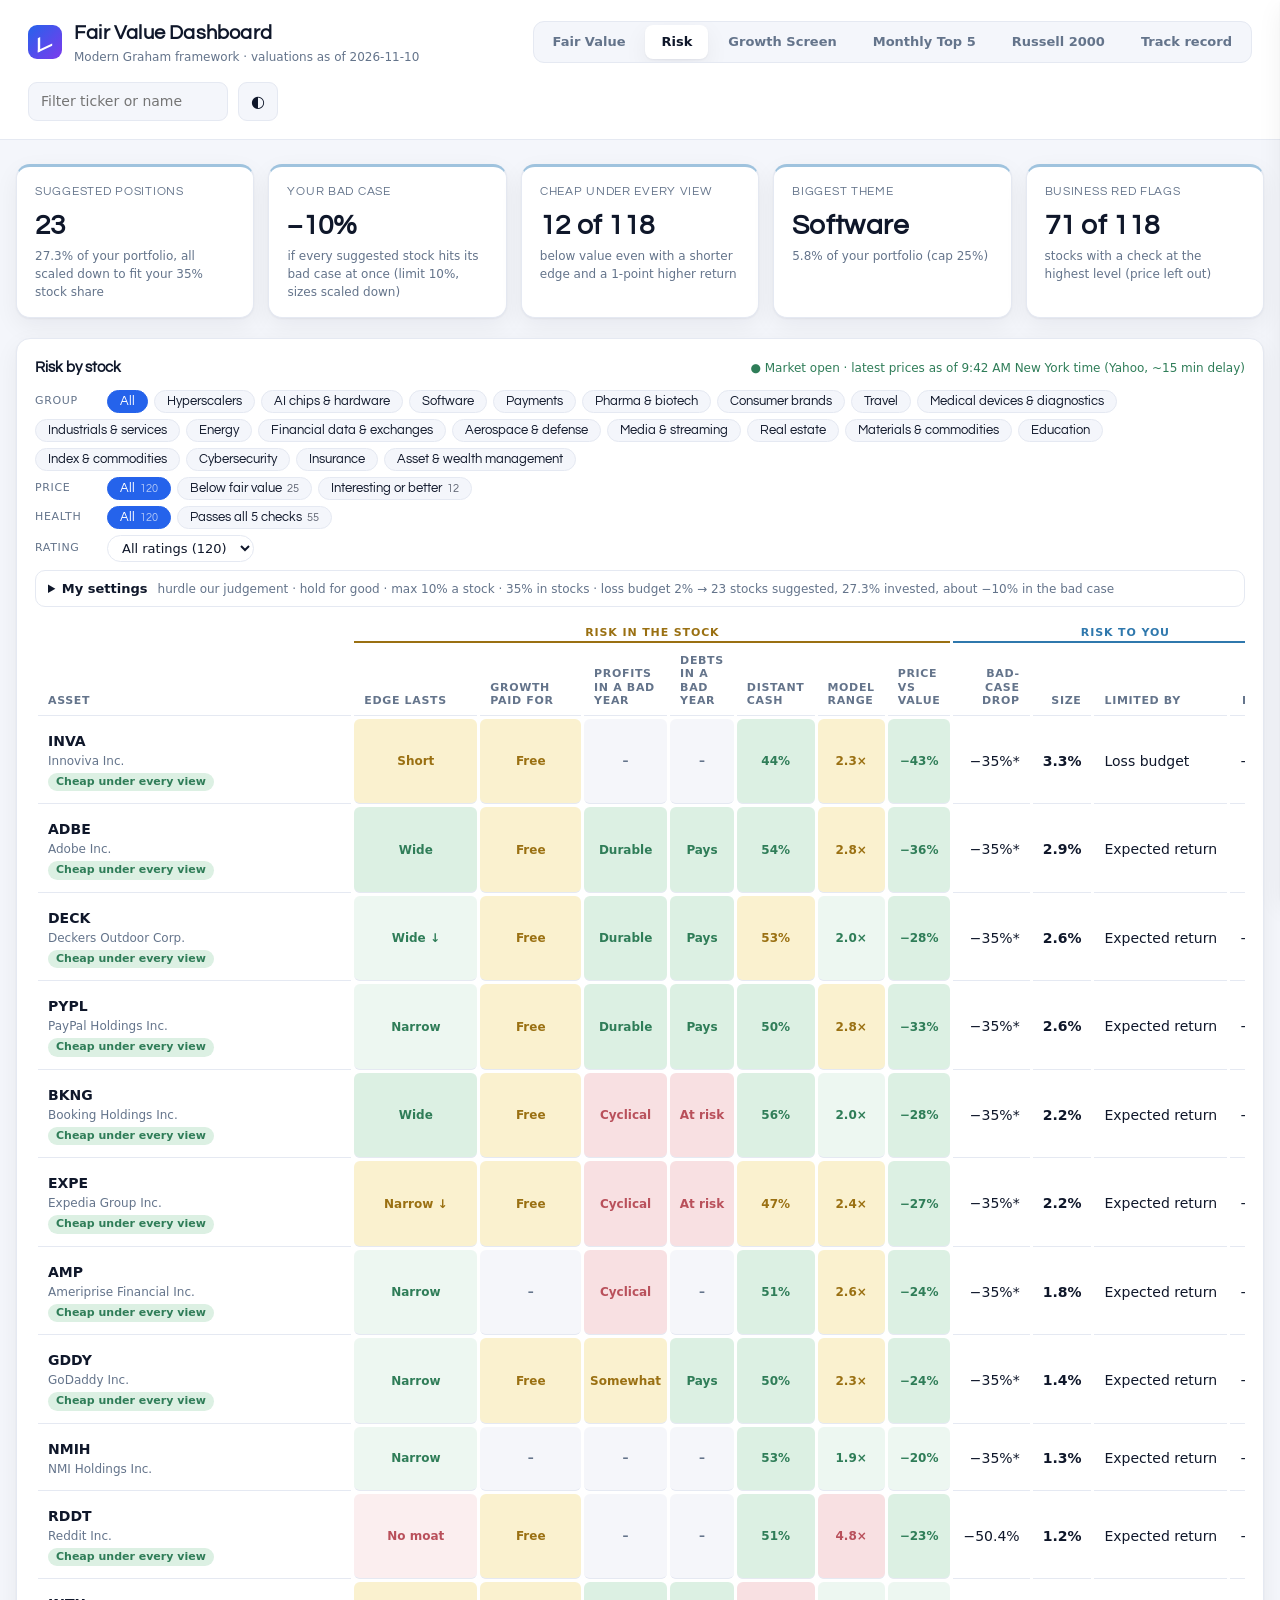
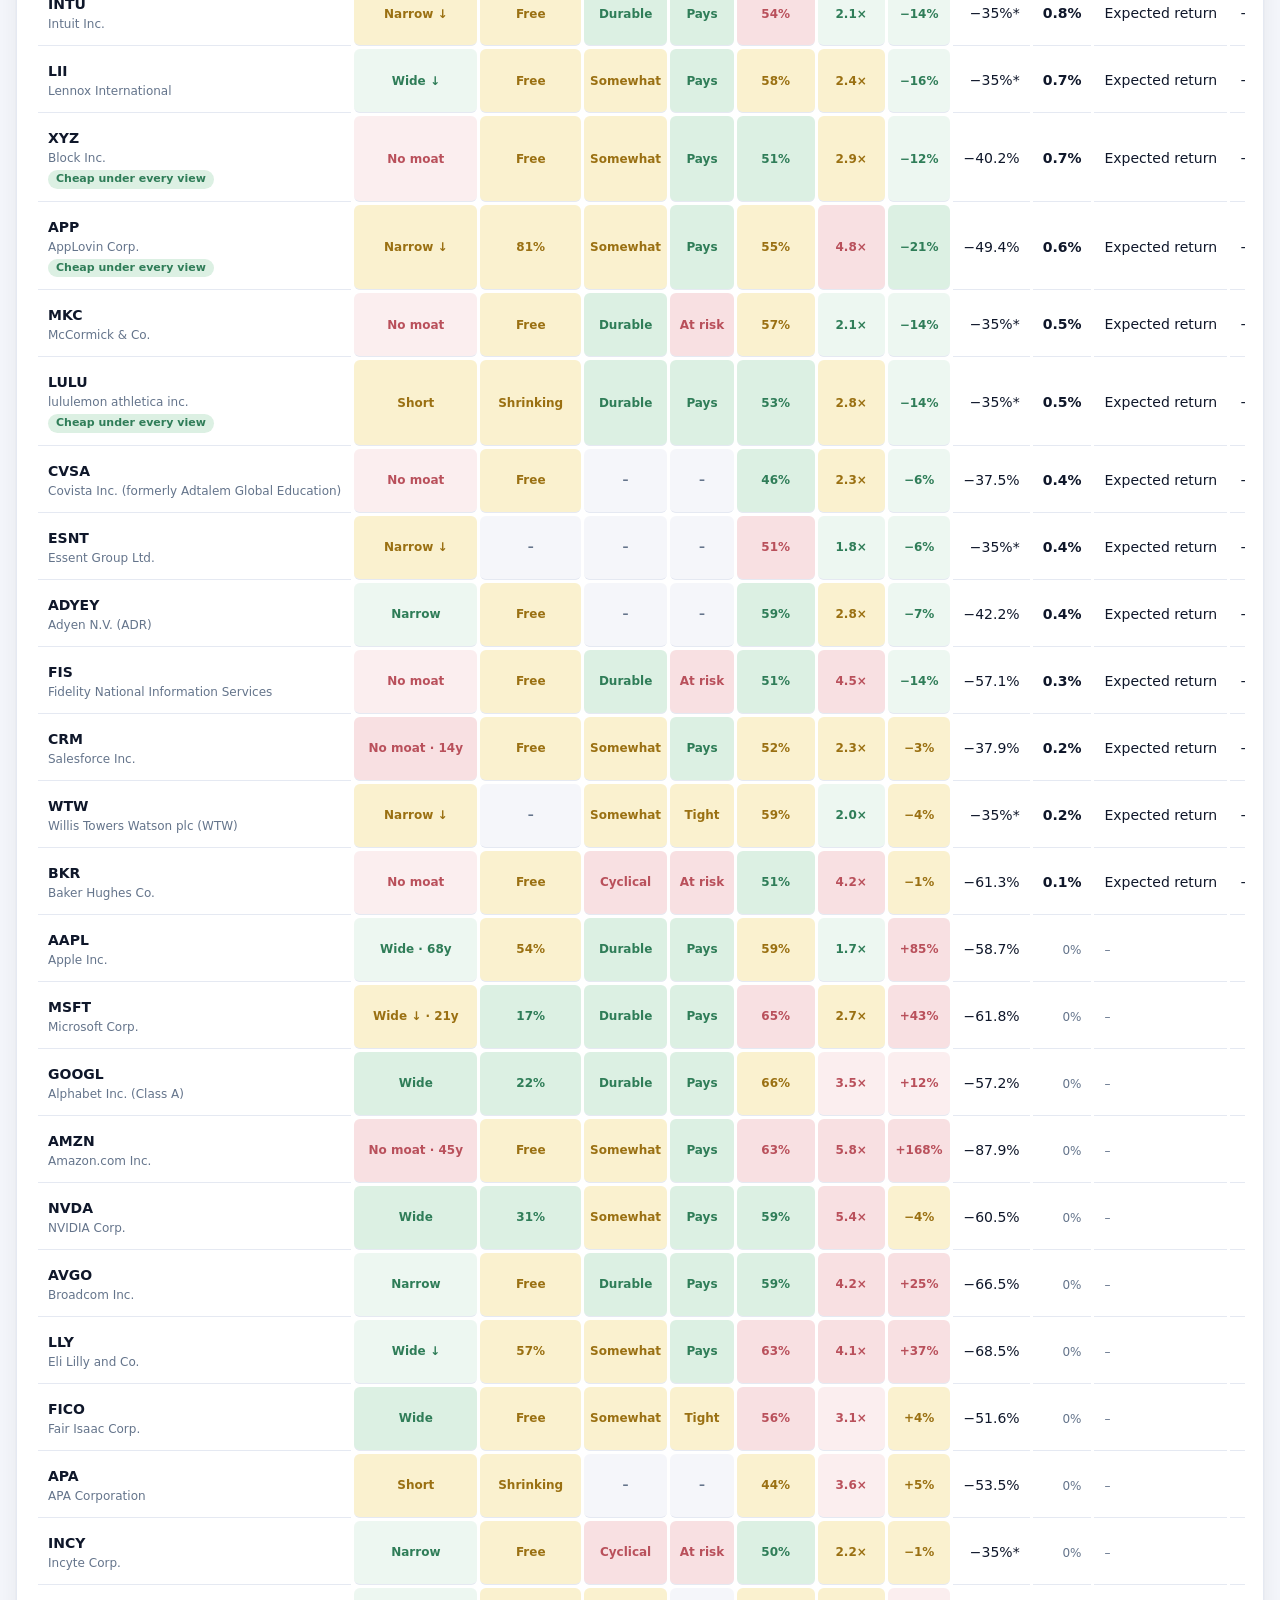
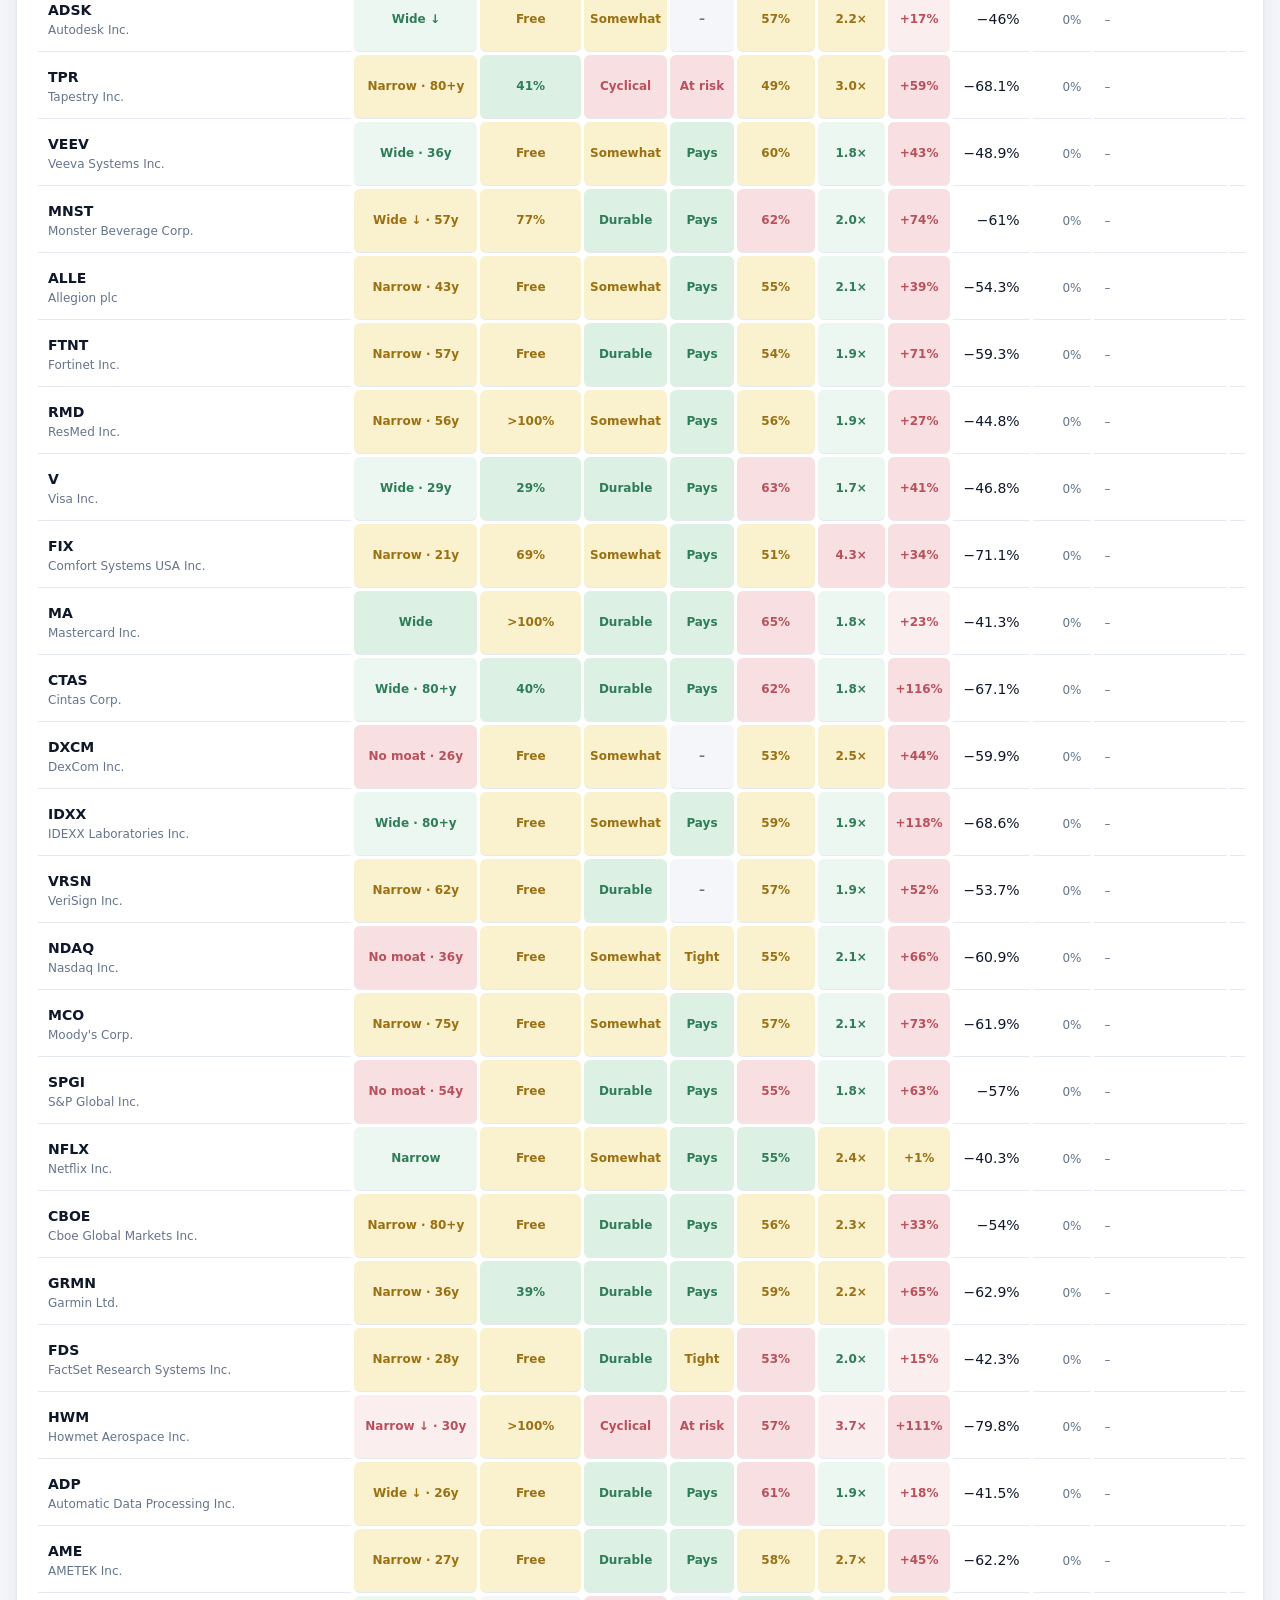
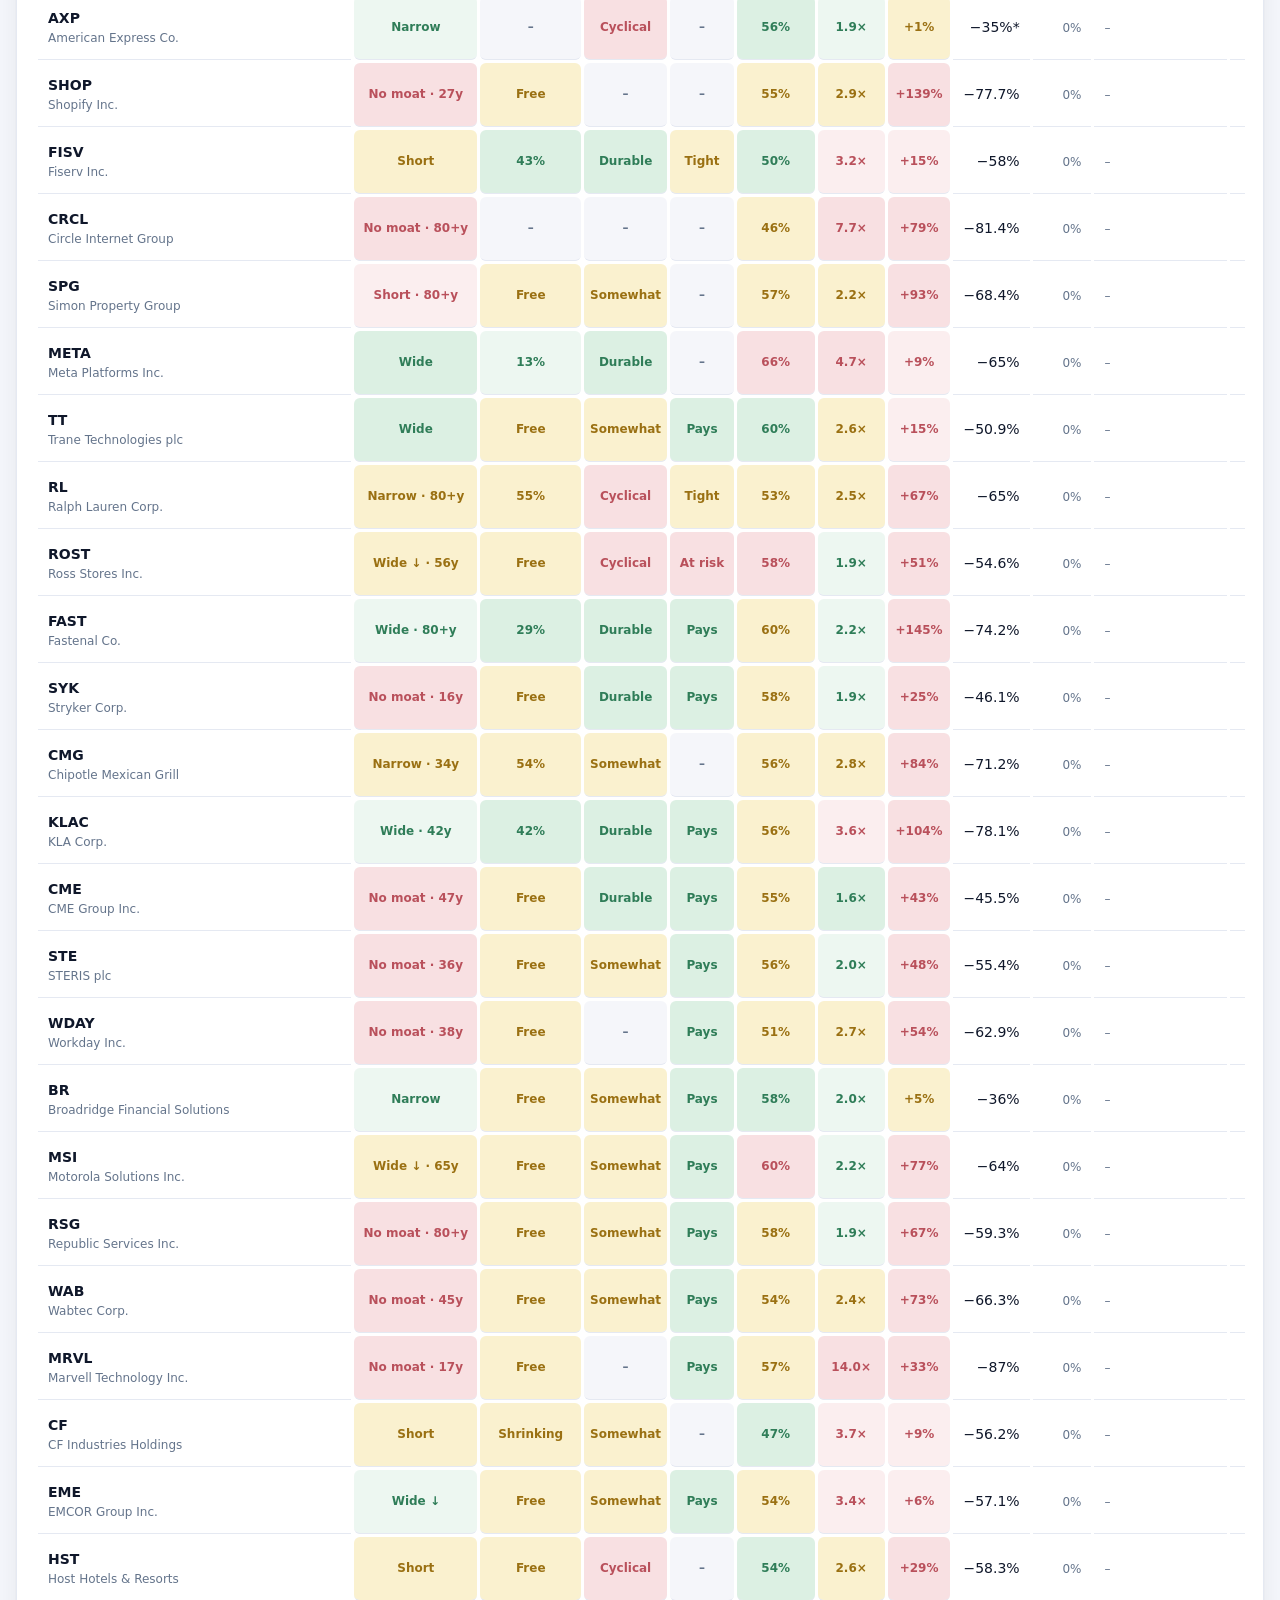
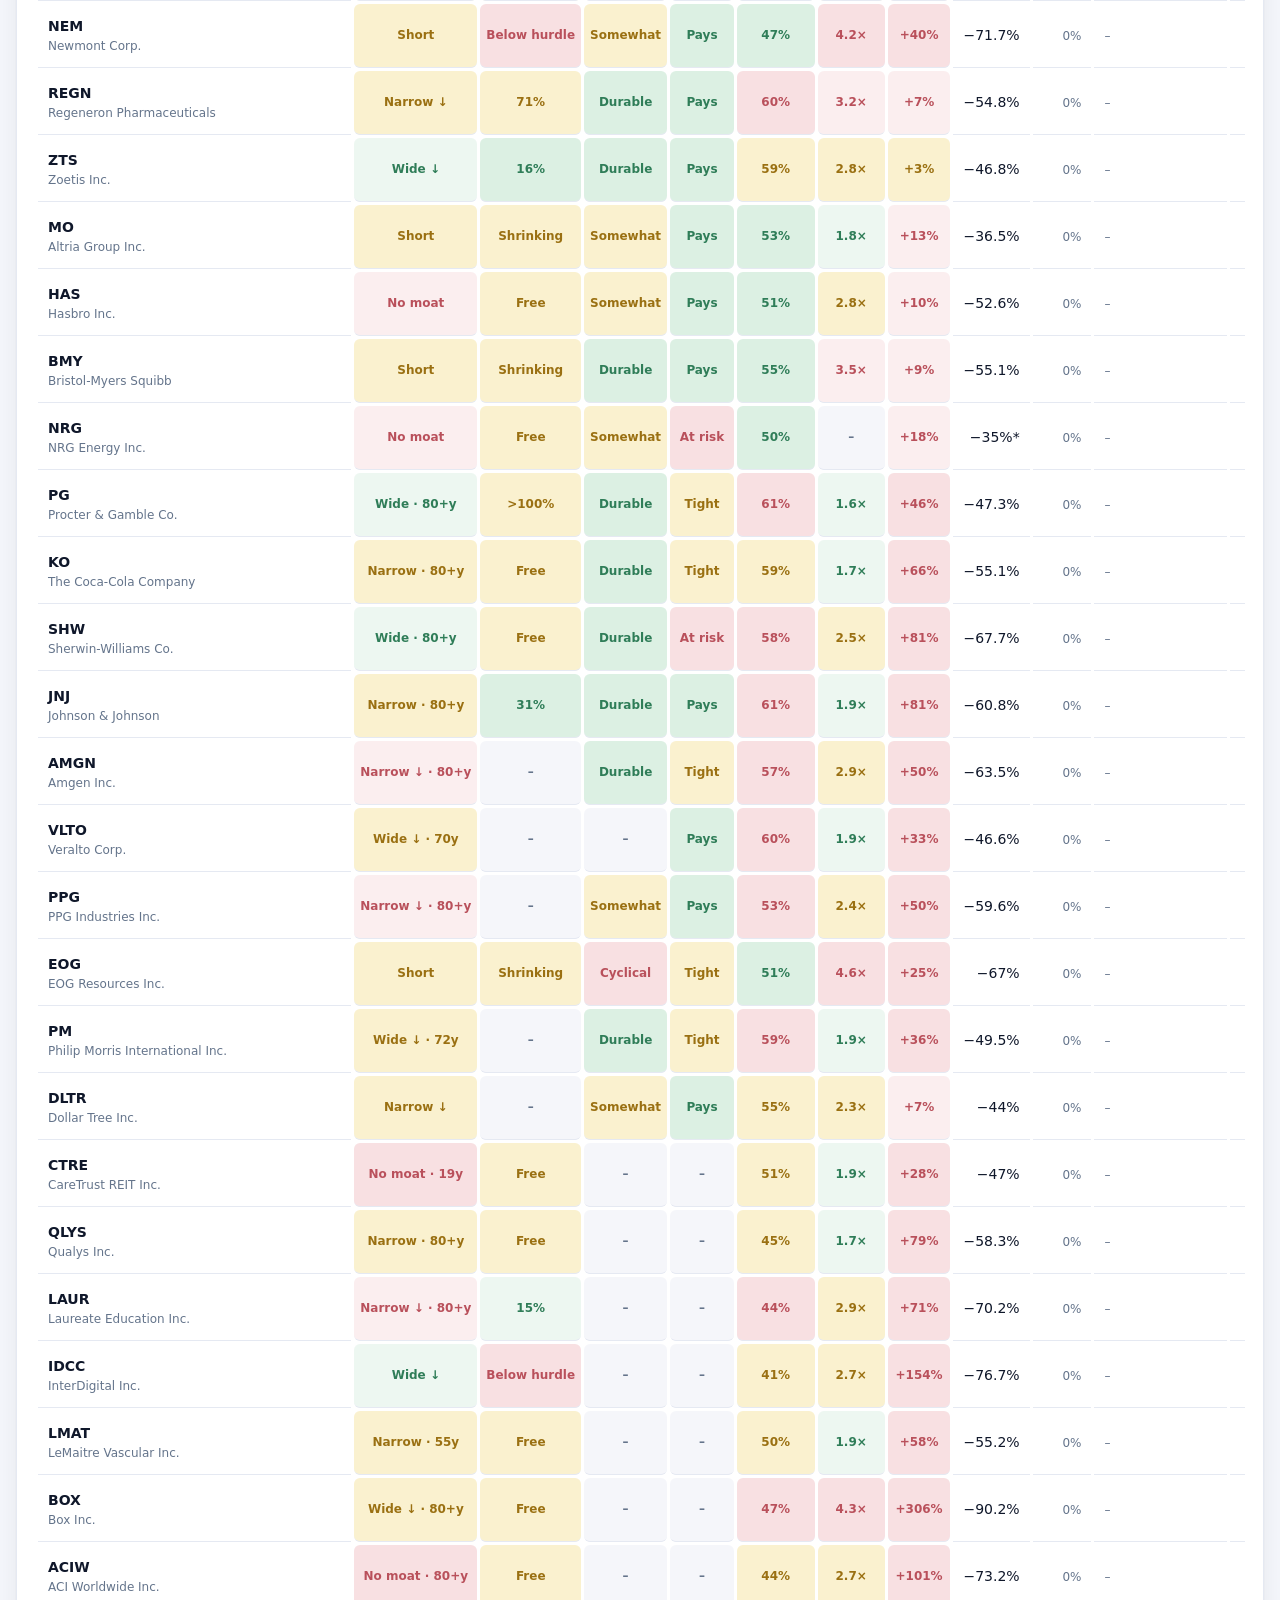
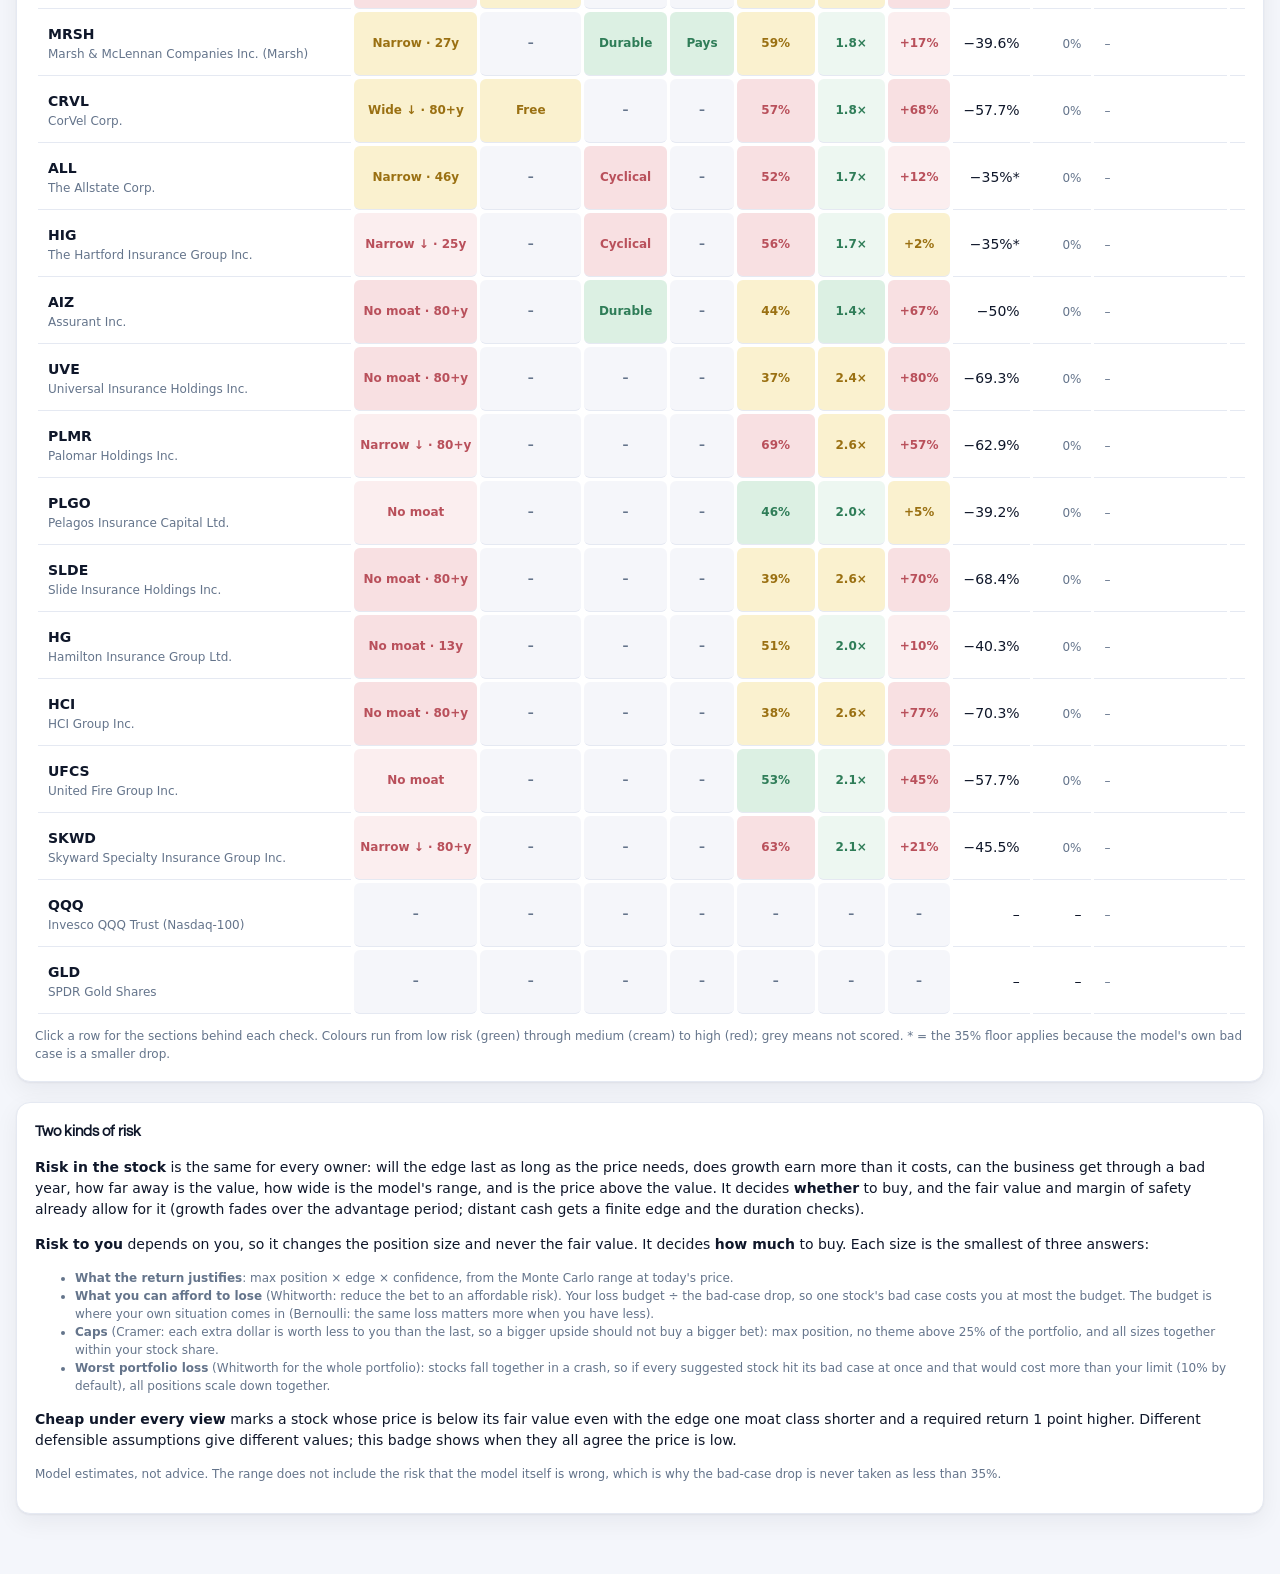
==== commit dce541de: "Risk tab: growth paid for, years the price needs, portfolio loss limit, cheap-under-every-view badge" ====
--- a/risk.html
+++ b/risk.html
@@ -5,7 +5,7 @@
 <meta name="viewport" content="width=device-width,initial-scale=1">
 <title>Risk · Fair Value Dashboard</title>
 <link rel="preconnect" href="https://fonts.googleapis.com"><link rel="preconnect" href="https://fonts.gstatic.com" crossorigin><link rel="stylesheet" href="https://fonts.googleapis.com/css2?family=Questrial&display=swap">
-<link rel="stylesheet" href="assets/style.css?v=20261110r">
+<link rel="stylesheet" href="assets/style.css?v=20261110s">
 <link rel="icon" href="data:image/svg+xml,<svg xmlns='http://www.w3.org/2000/svg' viewBox='0 0 32 32'><rect width='32' height='32' rx='7' fill='%232563eb'/><path d='M6 22l6-7 5 4 9-11' stroke='white' stroke-width='3' fill='none' stroke-linecap='round' stroke-linejoin='round'/></svg>">
 </head>
 <body data-page="risk">
@@ -27,14 +27,15 @@
     <div class="chips" id="ratingchips"><label class="lbl" for="ratingsel">Rating</label><select id="ratingsel" class="rsel" title="Excellent, Good, Average or Bad: intrinsic value, margin of safety and business quality (see the top of each drawer)"><option value="all">All ratings</option></select></div>
     <div class="mybox" id="mybox"></div>
     <div class="scroll"><table id="tbl" class="rktbl"><thead>
-      <tr class="gh"><th></th><th colspan="6" class="ghs">Risk in the stock</th><th colspan="4" class="ghy">Risk to you</th></tr>
+      <tr class="gh"><th></th><th colspan="7" class="ghs">Risk in the stock</th><th colspan="4" class="ghy">Risk to you</th></tr>
       <tr><th data-k="ticker">Asset</th>
-      <th data-k="rk0" title="Moat class and advantage period; one step worse when the moat scorecard suggests a lower class">Edge lasts</th>
-      <th data-k="rk1" title="Past recessions in the filings: durable, somewhat cyclical or cyclical">Profits in a bad year</th>
-      <th data-k="rk2" title="A repeat of its worst recession: pays its debts, tight or at risk">Debts in a bad year</th>
-      <th data-k="rk3" title="Share of the base value that arrives after year 10; colour = how reliable that distant cash is">Distant cash</th>
-      <th data-k="rk4" title="Monte Carlo 90th ÷ 10th percentile value: how wide the outcomes are">Model range</th>
-      <th data-k="rk5" title="Price against fair value at your hurdle">Price vs value</th>
+      <th data-k="rk0" title="Moat class and advantage period; one step worse when the moat scorecard suggests a lower class (↓), and one step worse when today's price needs more years of edge than ours (years shown)">Edge lasts</th>
+      <th data-k="rk1" title="Base case: does new investment earn more than the required return?">Growth paid for</th>
+      <th data-k="rk2" title="Past recessions in the filings: durable, somewhat cyclical or cyclical">Profits in a bad year</th>
+      <th data-k="rk3" title="A repeat of its worst recession: pays its debts, tight or at risk">Debts in a bad year</th>
+      <th data-k="rk4" title="Share of the base value that arrives after year 10; colour = how reliable that distant cash is">Distant cash</th>
+      <th data-k="rk5" title="Monte Carlo 90th ÷ 10th percentile value: how wide the outcomes are">Model range</th>
+      <th data-k="rk6" title="Price against fair value at your hurdle">Price vs value</th>
       <th data-k="rk_drop" class="r" title="Price to the Monte Carlo 10th-percentile value, at least 35% (* = the 35% floor applies)">Bad-case drop</th>
       <th data-k="size" class="r" title="Suggested position, % of your whole portfolio (see My settings)">Size</th>
       <th title="Which rule set the size">Limited by</th>
@@ -44,18 +45,20 @@
   </section>
   <section class="card legend">
     <h2>Two kinds of risk</h2>
-    <p><b>Risk in the stock</b> is the same for every owner: will the edge last, can the business get through a bad year, how far away is the value, how wide is the model's range, and is the price above the value. It decides <b>whether</b> to buy, and the fair value and margin of safety already allow for it (growth fades over the advantage period; distant cash gets a finite edge and the duration checks).</p>
+    <p><b>Risk in the stock</b> is the same for every owner: will the edge last as long as the price needs, does growth earn more than it costs, can the business get through a bad year, how far away is the value, how wide is the model's range, and is the price above the value. It decides <b>whether</b> to buy, and the fair value and margin of safety already allow for it (growth fades over the advantage period; distant cash gets a finite edge and the duration checks).</p>
     <p><b>Risk to you</b> depends on you, so it changes the position size and never the fair value. It decides <b>how much</b> to buy. Each size is the smallest of three answers:</p>
     <ul class="muted">
       <li><b>What the return justifies</b>: max position × edge × confidence, from the Monte Carlo range at today's price.</li>
       <li><b>What you can afford to lose</b> (Whitworth: reduce the bet to an affordable risk). Your loss budget ÷ the bad-case drop, so one stock's bad case costs you at most the budget. The budget is where your own situation comes in (Bernoulli: the same loss matters more when you have less).</li>
       <li><b>Caps</b> (Cramer: each extra dollar is worth less to you than the last, so a bigger upside should not buy a bigger bet): max position, no theme above 25% of the portfolio, and all sizes together within your stock share.</li>
+      <li><b>Worst portfolio loss</b> (Whitworth for the whole portfolio): stocks fall together in a crash, so if every suggested stock hit its bad case at once and that would cost more than your limit (10% by default), all positions scale down together.</li>
     </ul>
+    <p><b>Cheap under every view</b> marks a stock whose price is below its fair value even with the edge one moat class shorter and a required return 1 point higher. Different defensible assumptions give different values; this badge shows when they all agree the price is low.</p>
     <p class="muted">Model estimates, not advice. The range does not include the risk that the model itself is wrong, which is why the bad-case drop is never taken as less than 35%.</p>
   </section>
 </main>
 <aside id="drawer" class="drawer" aria-hidden="true"><div class="dr-in" id="dr"></div></aside>
 <div id="scrim" class="scrim"></div>
-<script src="assets/app.js?v=20261110r"></script>
+<script src="assets/app.js?v=20261110s"></script>
 </body>
 </html>
--- a/assets/style.css
+++ b/assets/style.css
@@ -367,3 +367,5 @@
 .fpm .seg i.l1,.fpm .seg i.l2{background:var(--good)}.fpm .seg i.l3{background:var(--warn)}.fpm .seg i.l4,.fpm .seg i.l5{background:var(--bad)}
 .tabs{max-width:100%;overflow-x:auto;scrollbar-width:none}.tabs a{white-space:nowrap}
 #dr a{color:var(--acc)}
+.rbok{display:inline-block;margin-top:3px;padding:1px 8px;border-radius:999px;font-size:11px;font-weight:600;background:var(--hl-mint);color:var(--good)}
+.rbline{margin:10px 0 0;padding:8px 12px;border-radius:10px;background:color-mix(in srgb,var(--line) 35%,transparent);font-size:13px}.rbline.ok{background:var(--hl-mint)}
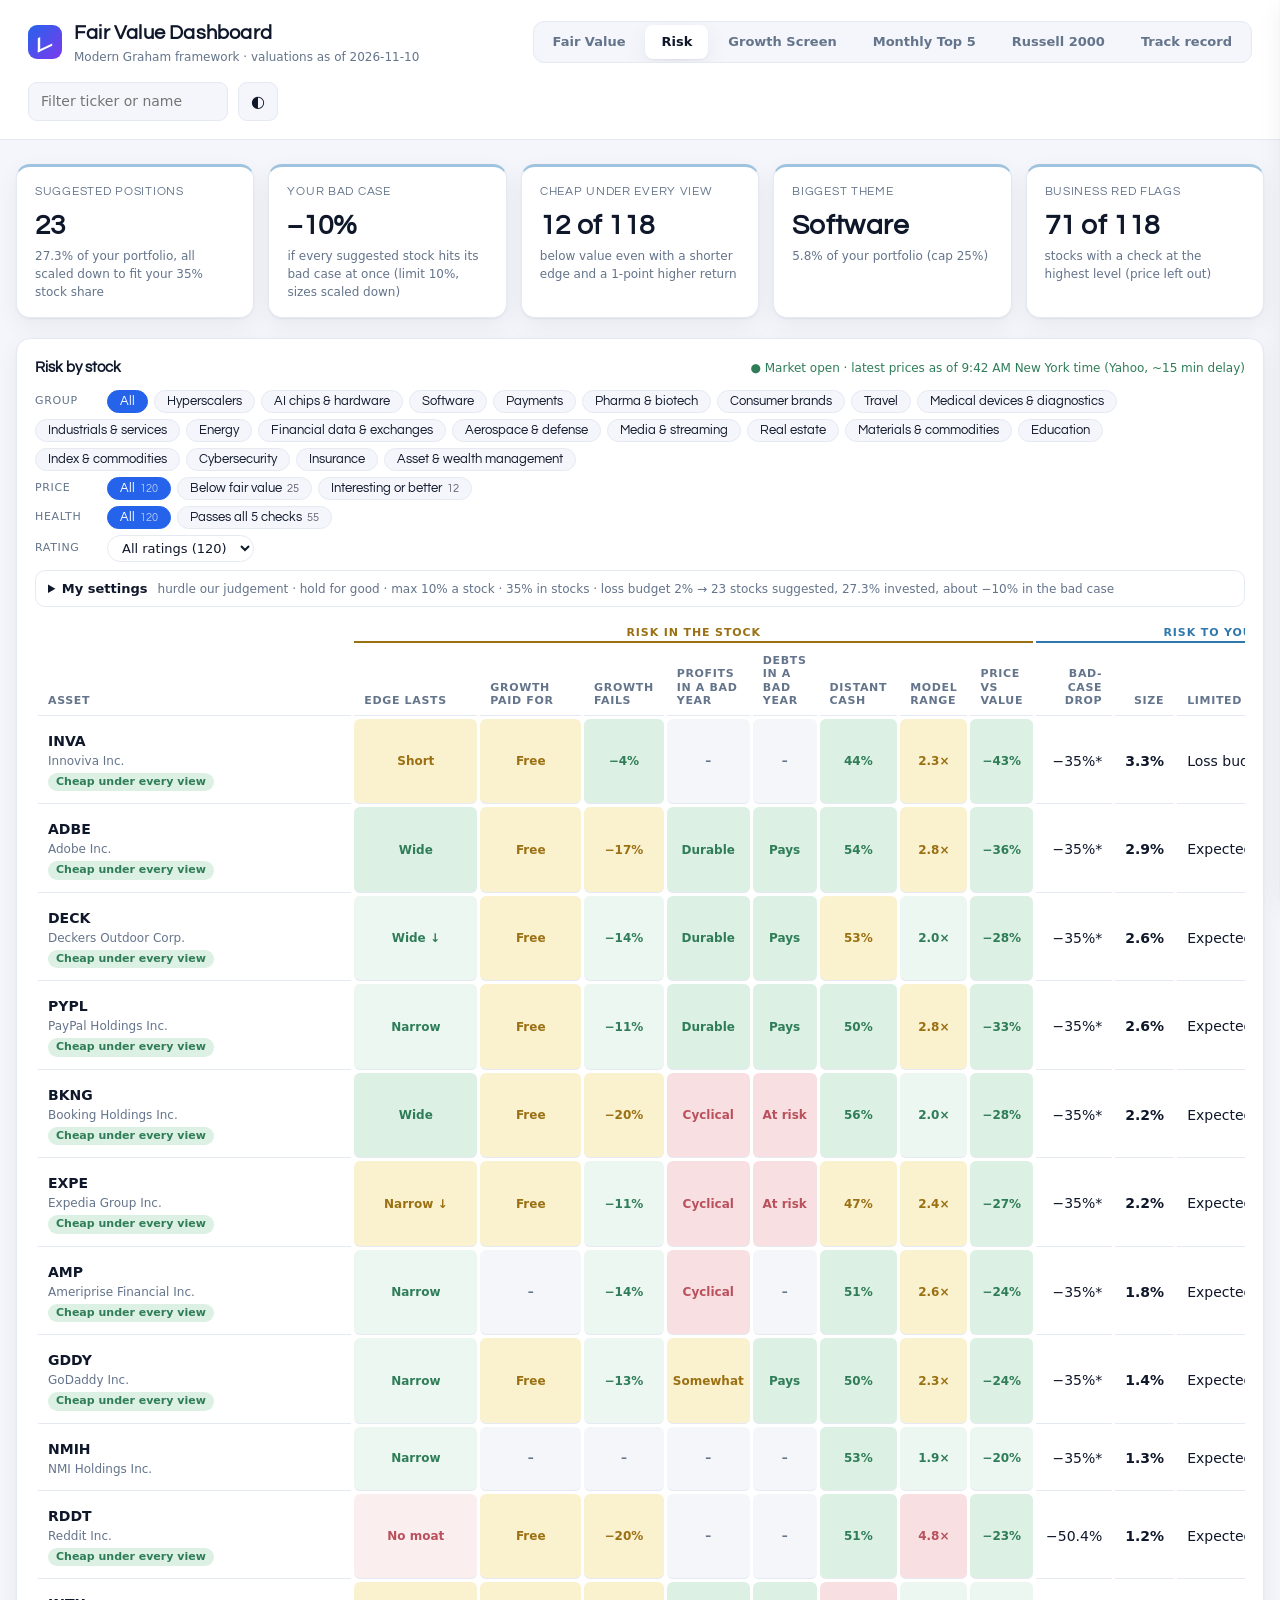
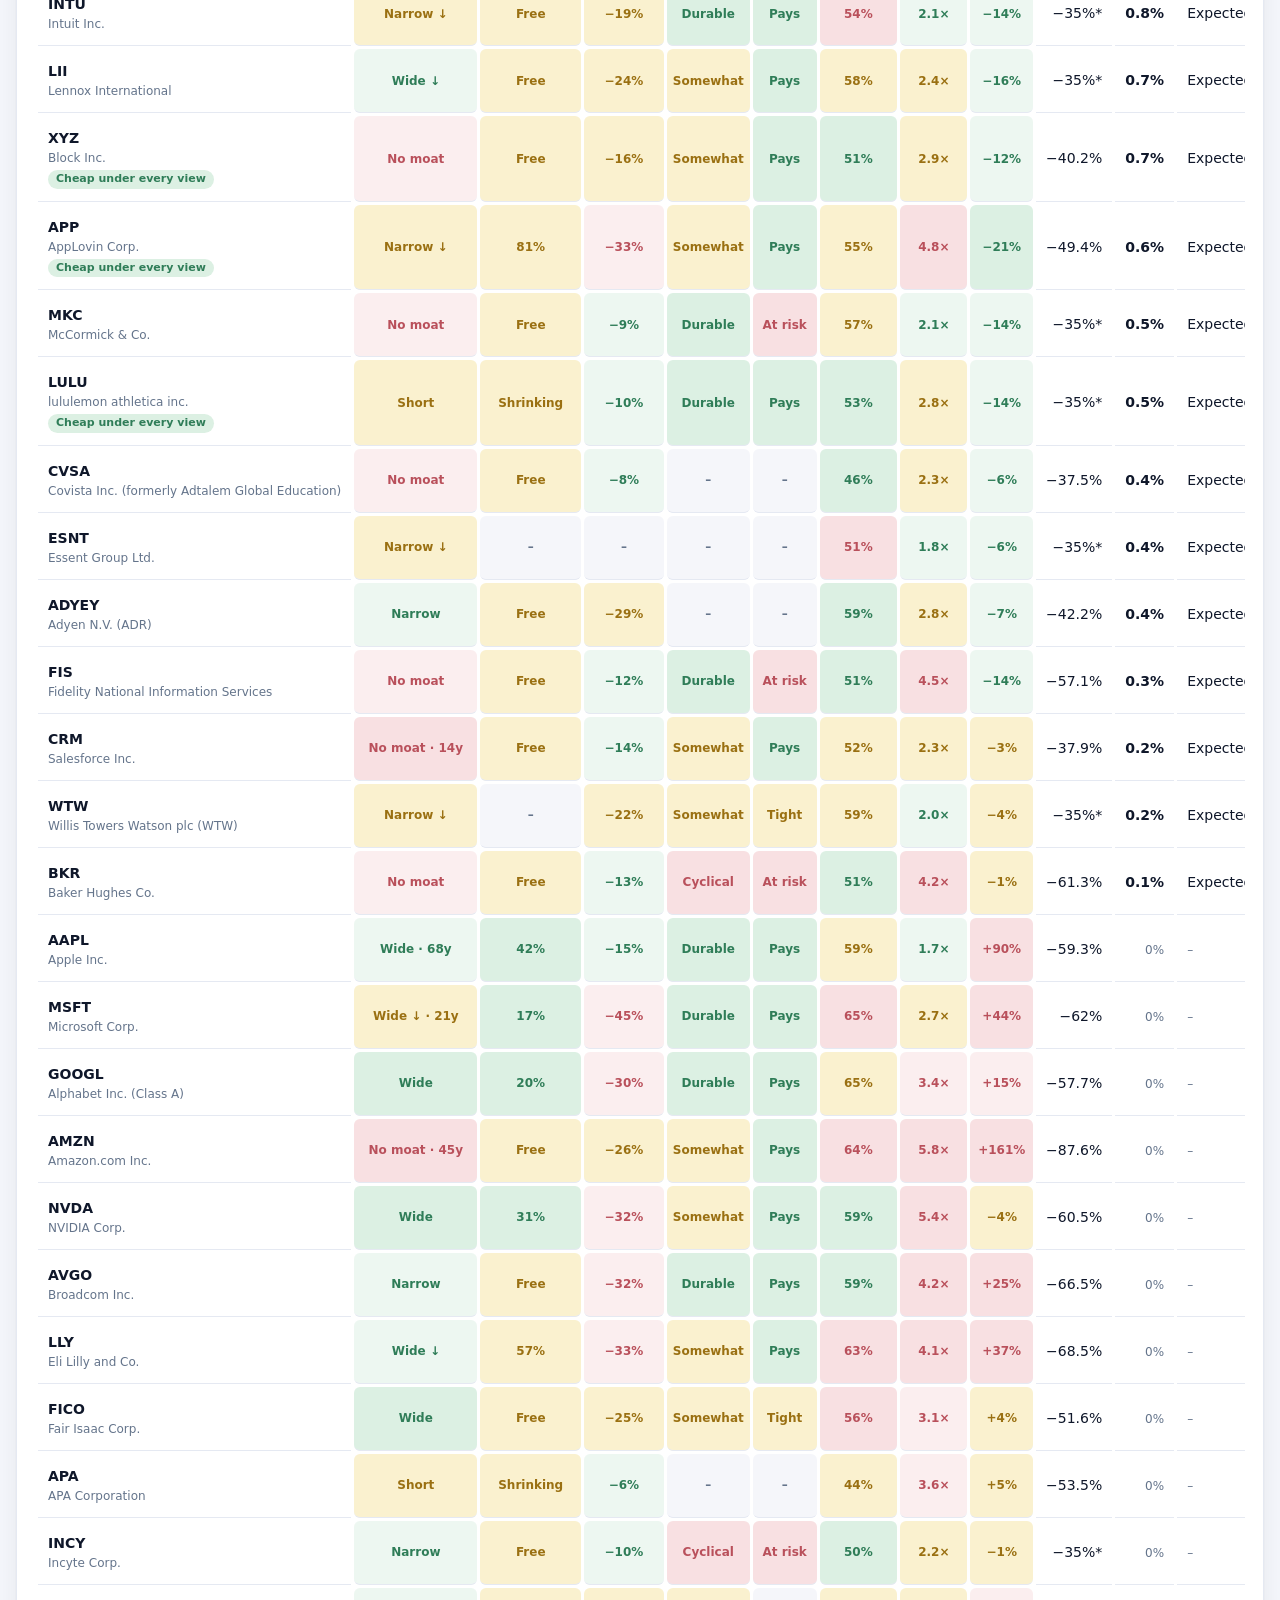
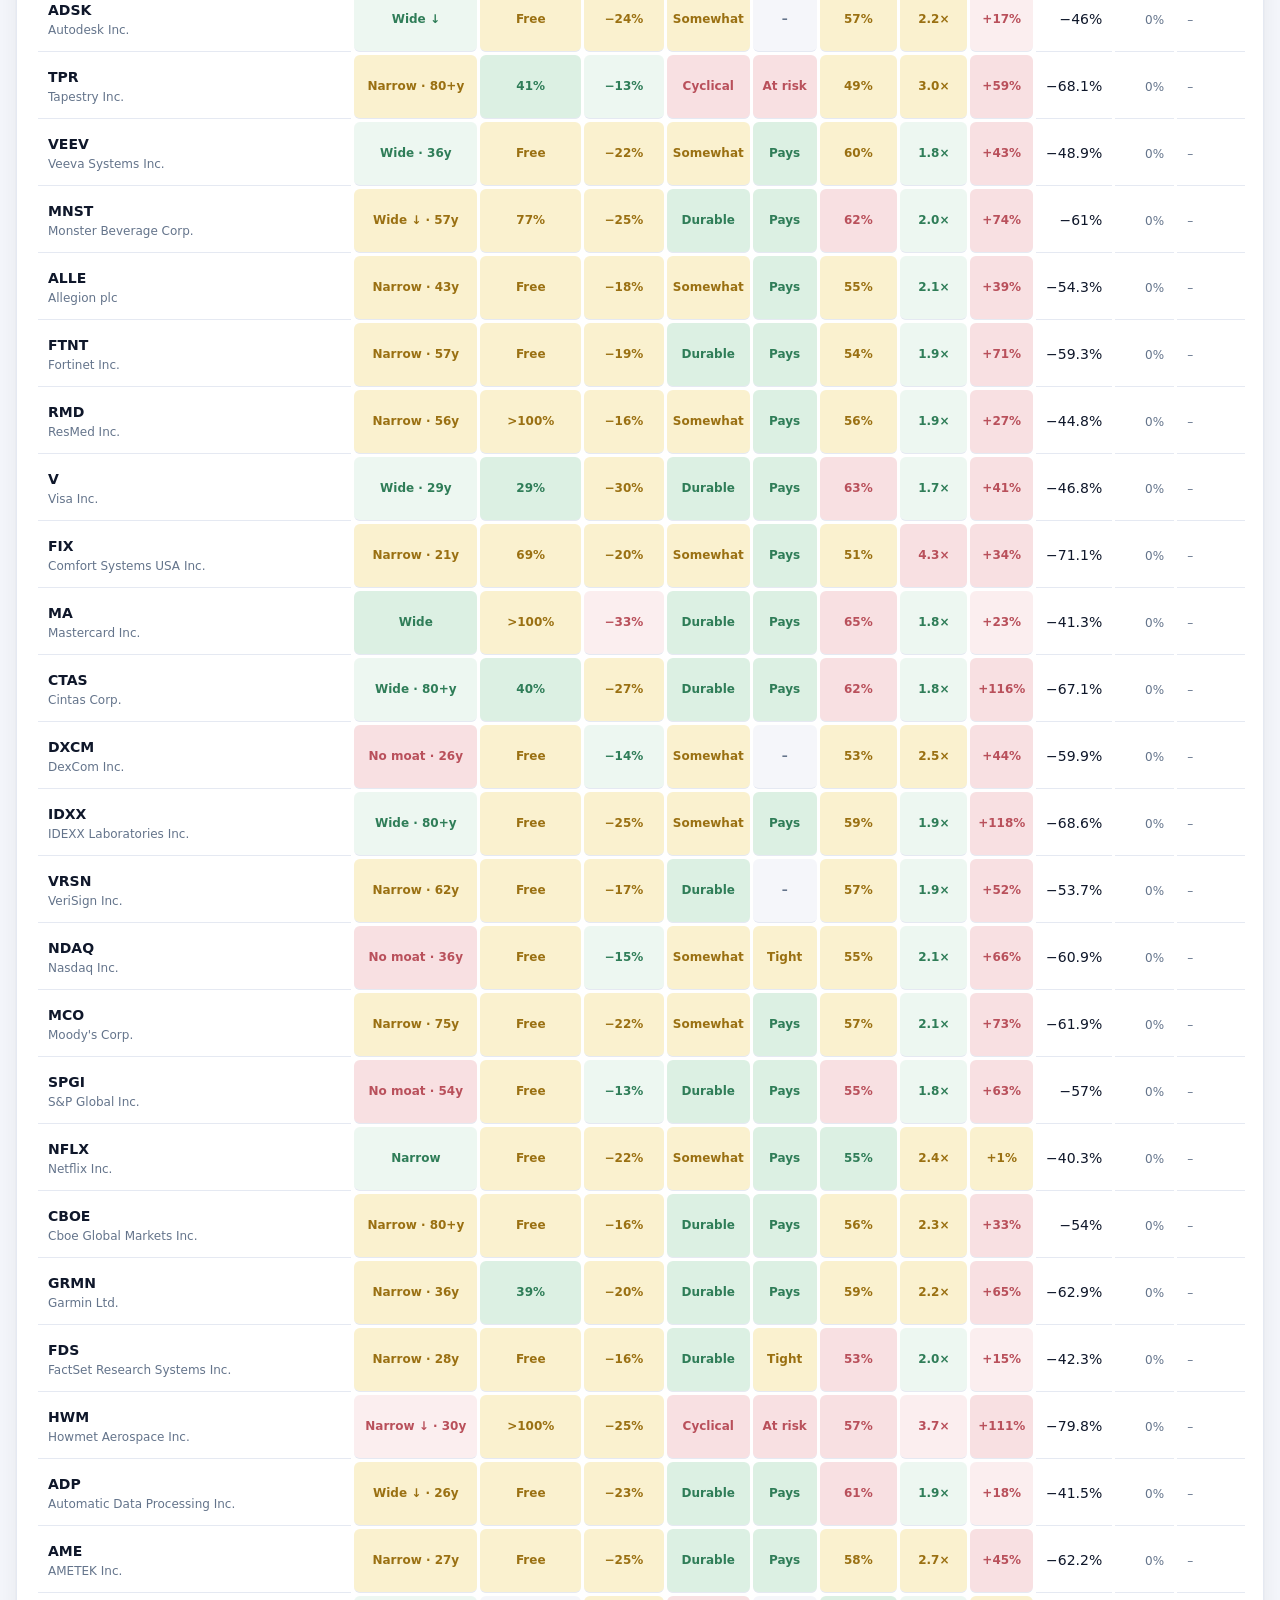
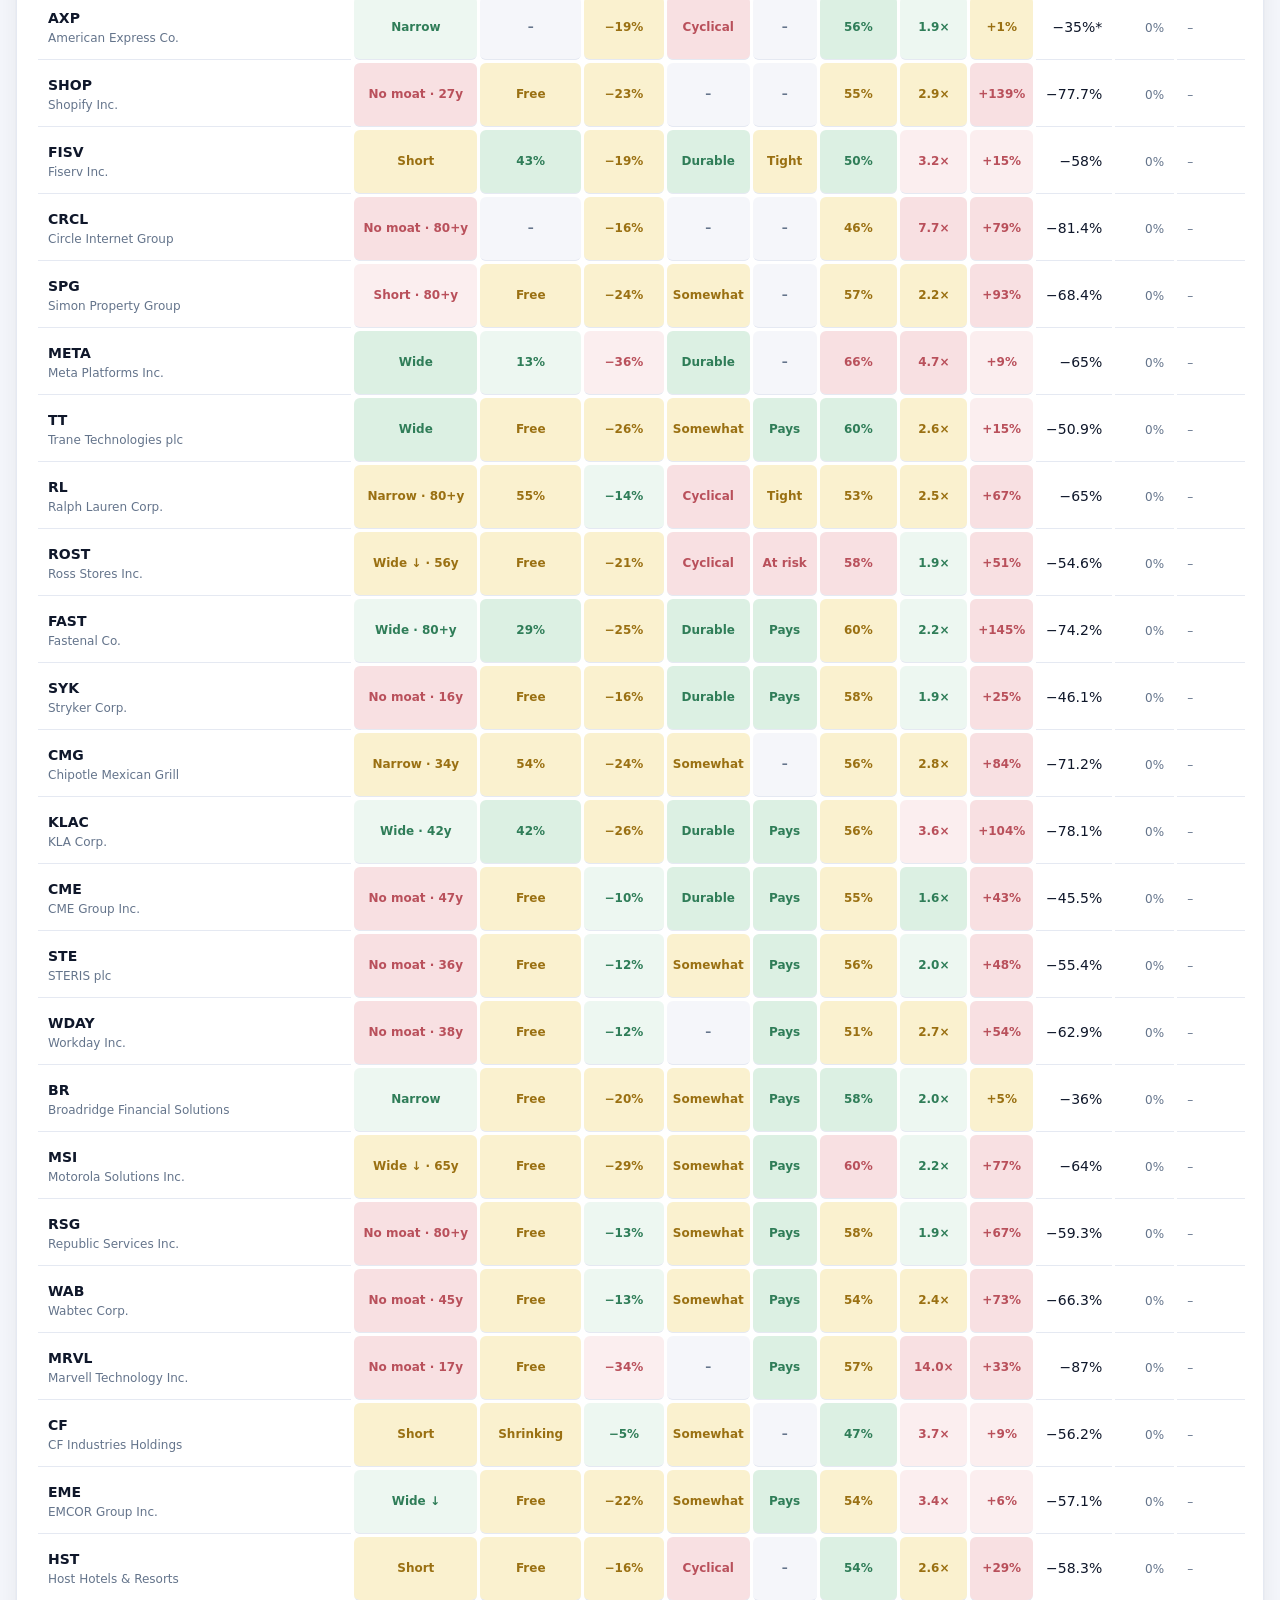
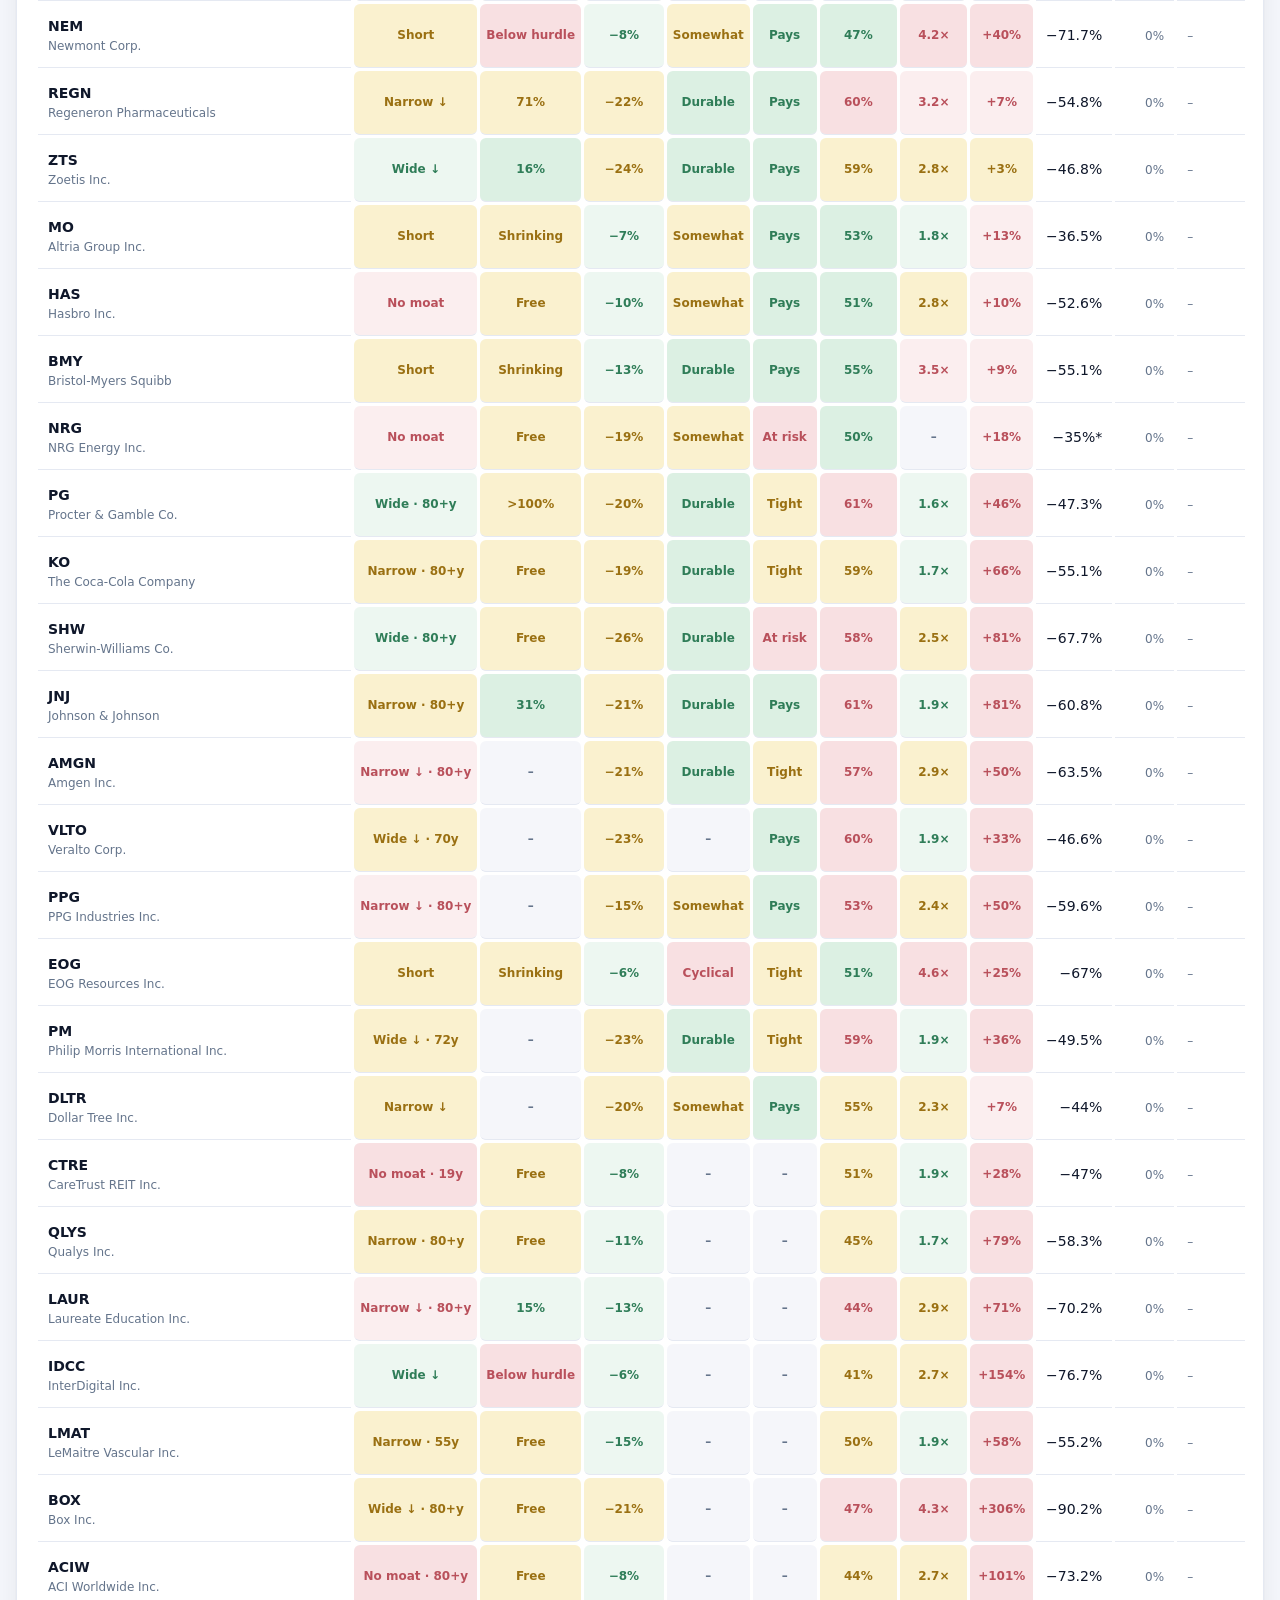
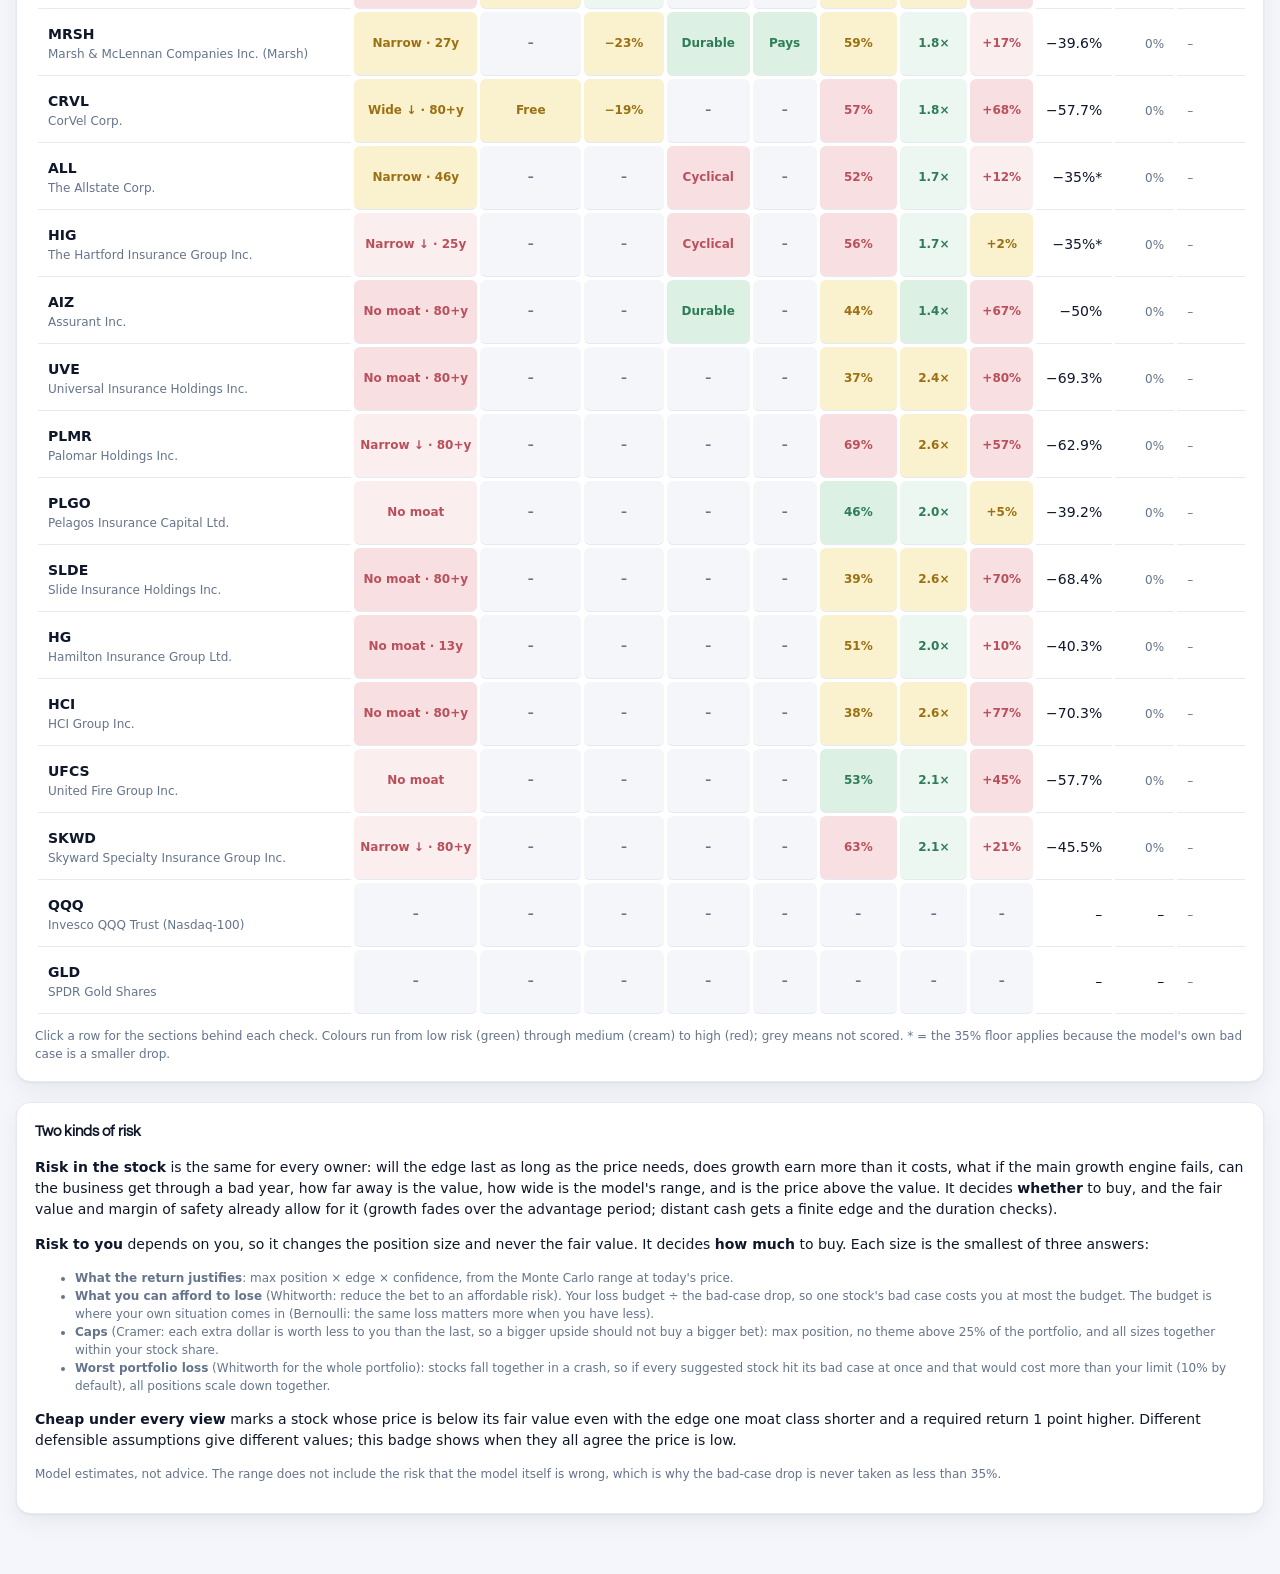
==== commit 9e9b8706: "Per-engine valuation pilot (AAPL, MSFT, GOOGL, AMZN) and Growth fails risk check Each reported segme" ====
--- a/risk.html
+++ b/risk.html
@@ -5,7 +5,7 @@
 <meta name="viewport" content="width=device-width,initial-scale=1">
 <title>Risk · Fair Value Dashboard</title>
 <link rel="preconnect" href="https://fonts.googleapis.com"><link rel="preconnect" href="https://fonts.gstatic.com" crossorigin><link rel="stylesheet" href="https://fonts.googleapis.com/css2?family=Questrial&display=swap">
-<link rel="stylesheet" href="assets/style.css?v=20261110s">
+<link rel="stylesheet" href="assets/style.css?v=20261110t">
 <link rel="icon" href="data:image/svg+xml,<svg xmlns='http://www.w3.org/2000/svg' viewBox='0 0 32 32'><rect width='32' height='32' rx='7' fill='%232563eb'/><path d='M6 22l6-7 5 4 9-11' stroke='white' stroke-width='3' fill='none' stroke-linecap='round' stroke-linejoin='round'/></svg>">
 </head>
 <body data-page="risk">
@@ -27,15 +27,16 @@
     <div class="chips" id="ratingchips"><label class="lbl" for="ratingsel">Rating</label><select id="ratingsel" class="rsel" title="Excellent, Good, Average or Bad: intrinsic value, margin of safety and business quality (see the top of each drawer)"><option value="all">All ratings</option></select></div>
     <div class="mybox" id="mybox"></div>
     <div class="scroll"><table id="tbl" class="rktbl"><thead>
-      <tr class="gh"><th></th><th colspan="7" class="ghs">Risk in the stock</th><th colspan="4" class="ghy">Risk to you</th></tr>
+      <tr class="gh"><th></th><th colspan="8" class="ghs">Risk in the stock</th><th colspan="4" class="ghy">Risk to you</th></tr>
       <tr><th data-k="ticker">Asset</th>
       <th data-k="rk0" title="Moat class and advantage period; one step worse when the moat scorecard suggests a lower class (↓), and one step worse when today's price needs more years of edge than ours (years shown)">Edge lasts</th>
       <th data-k="rk1" title="Base case: does new investment earn more than the required return?">Growth paid for</th>
-      <th data-k="rk2" title="Past recessions in the filings: durable, somewhat cyclical or cyclical">Profits in a bad year</th>
-      <th data-k="rk3" title="A repeat of its worst recession: pays its debts, tight or at risk">Debts in a bad year</th>
-      <th data-k="rk4" title="Share of the base value that arrives after year 10; colour = how reliable that distant cash is">Distant cash</th>
-      <th data-k="rk5" title="Monte Carlo 90th ÷ 10th percentile value: how wide the outcomes are">Model range</th>
-      <th data-k="rk6" title="Price against fair value at your hurdle">Price vs value</th>
+      <th data-k="rk2" title="Base fair value if the main growth engine breaks (growth drops to 2.5% and new investment earns only the required return): under 15% lost low, 15-30% medium, over 30% high">Growth fails</th>
+      <th data-k="rk3" title="Past recessions in the filings: durable, somewhat cyclical or cyclical">Profits in a bad year</th>
+      <th data-k="rk4" title="A repeat of its worst recession: pays its debts, tight or at risk">Debts in a bad year</th>
+      <th data-k="rk5" title="Share of the base value that arrives after year 10; colour = how reliable that distant cash is">Distant cash</th>
+      <th data-k="rk6" title="Monte Carlo 90th ÷ 10th percentile value: how wide the outcomes are">Model range</th>
+      <th data-k="rk7" title="Price against fair value at your hurdle">Price vs value</th>
       <th data-k="rk_drop" class="r" title="Price to the Monte Carlo 10th-percentile value, at least 35% (* = the 35% floor applies)">Bad-case drop</th>
       <th data-k="size" class="r" title="Suggested position, % of your whole portfolio (see My settings)">Size</th>
       <th title="Which rule set the size">Limited by</th>
@@ -45,7 +46,7 @@
   </section>
   <section class="card legend">
     <h2>Two kinds of risk</h2>
-    <p><b>Risk in the stock</b> is the same for every owner: will the edge last as long as the price needs, does growth earn more than it costs, can the business get through a bad year, how far away is the value, how wide is the model's range, and is the price above the value. It decides <b>whether</b> to buy, and the fair value and margin of safety already allow for it (growth fades over the advantage period; distant cash gets a finite edge and the duration checks).</p>
+    <p><b>Risk in the stock</b> is the same for every owner: will the edge last as long as the price needs, does growth earn more than it costs, what if the main growth engine fails, can the business get through a bad year, how far away is the value, how wide is the model's range, and is the price above the value. It decides <b>whether</b> to buy, and the fair value and margin of safety already allow for it (growth fades over the advantage period; distant cash gets a finite edge and the duration checks).</p>
     <p><b>Risk to you</b> depends on you, so it changes the position size and never the fair value. It decides <b>how much</b> to buy. Each size is the smallest of three answers:</p>
     <ul class="muted">
       <li><b>What the return justifies</b>: max position × edge × confidence, from the Monte Carlo range at today's price.</li>
@@ -59,6 +60,6 @@
 </main>
 <aside id="drawer" class="drawer" aria-hidden="true"><div class="dr-in" id="dr"></div></aside>
 <div id="scrim" class="scrim"></div>
-<script src="assets/app.js?v=20261110s"></script>
+<script src="assets/app.js?v=20261110t"></script>
 </body>
 </html>
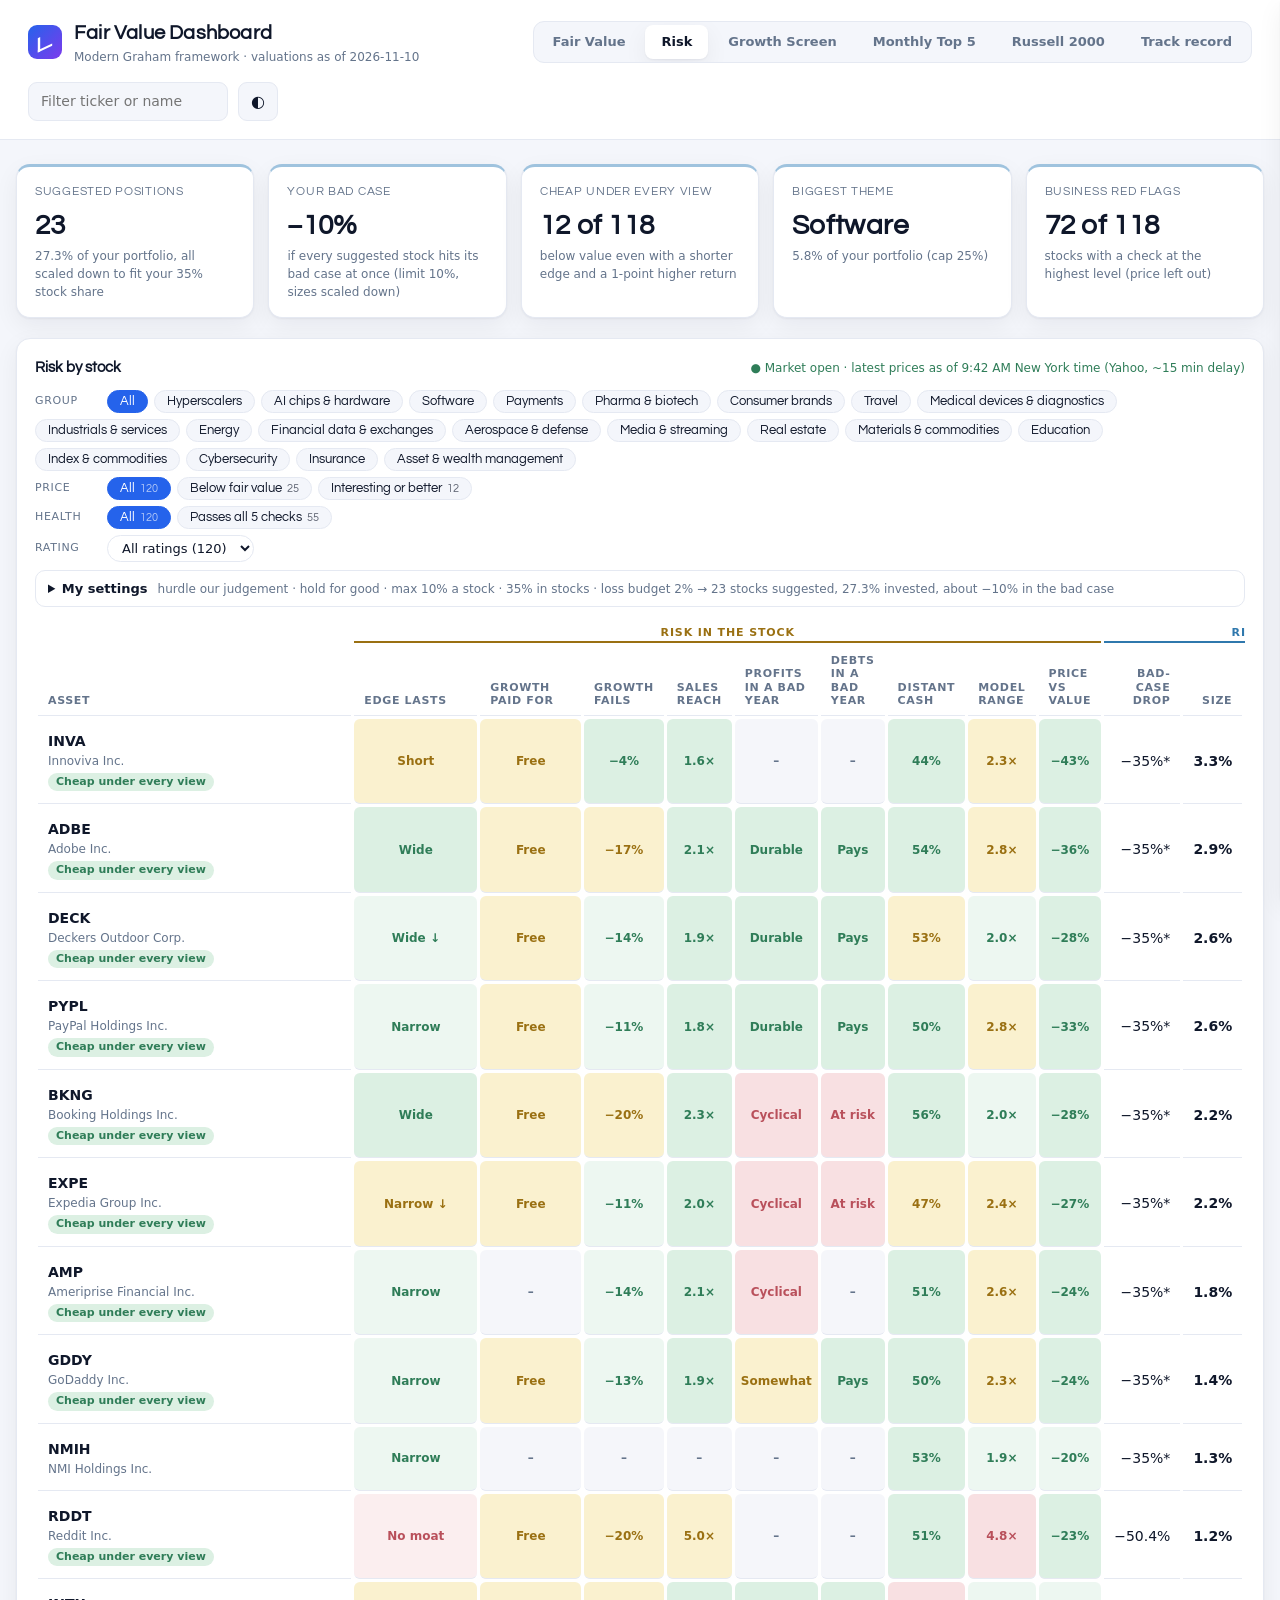
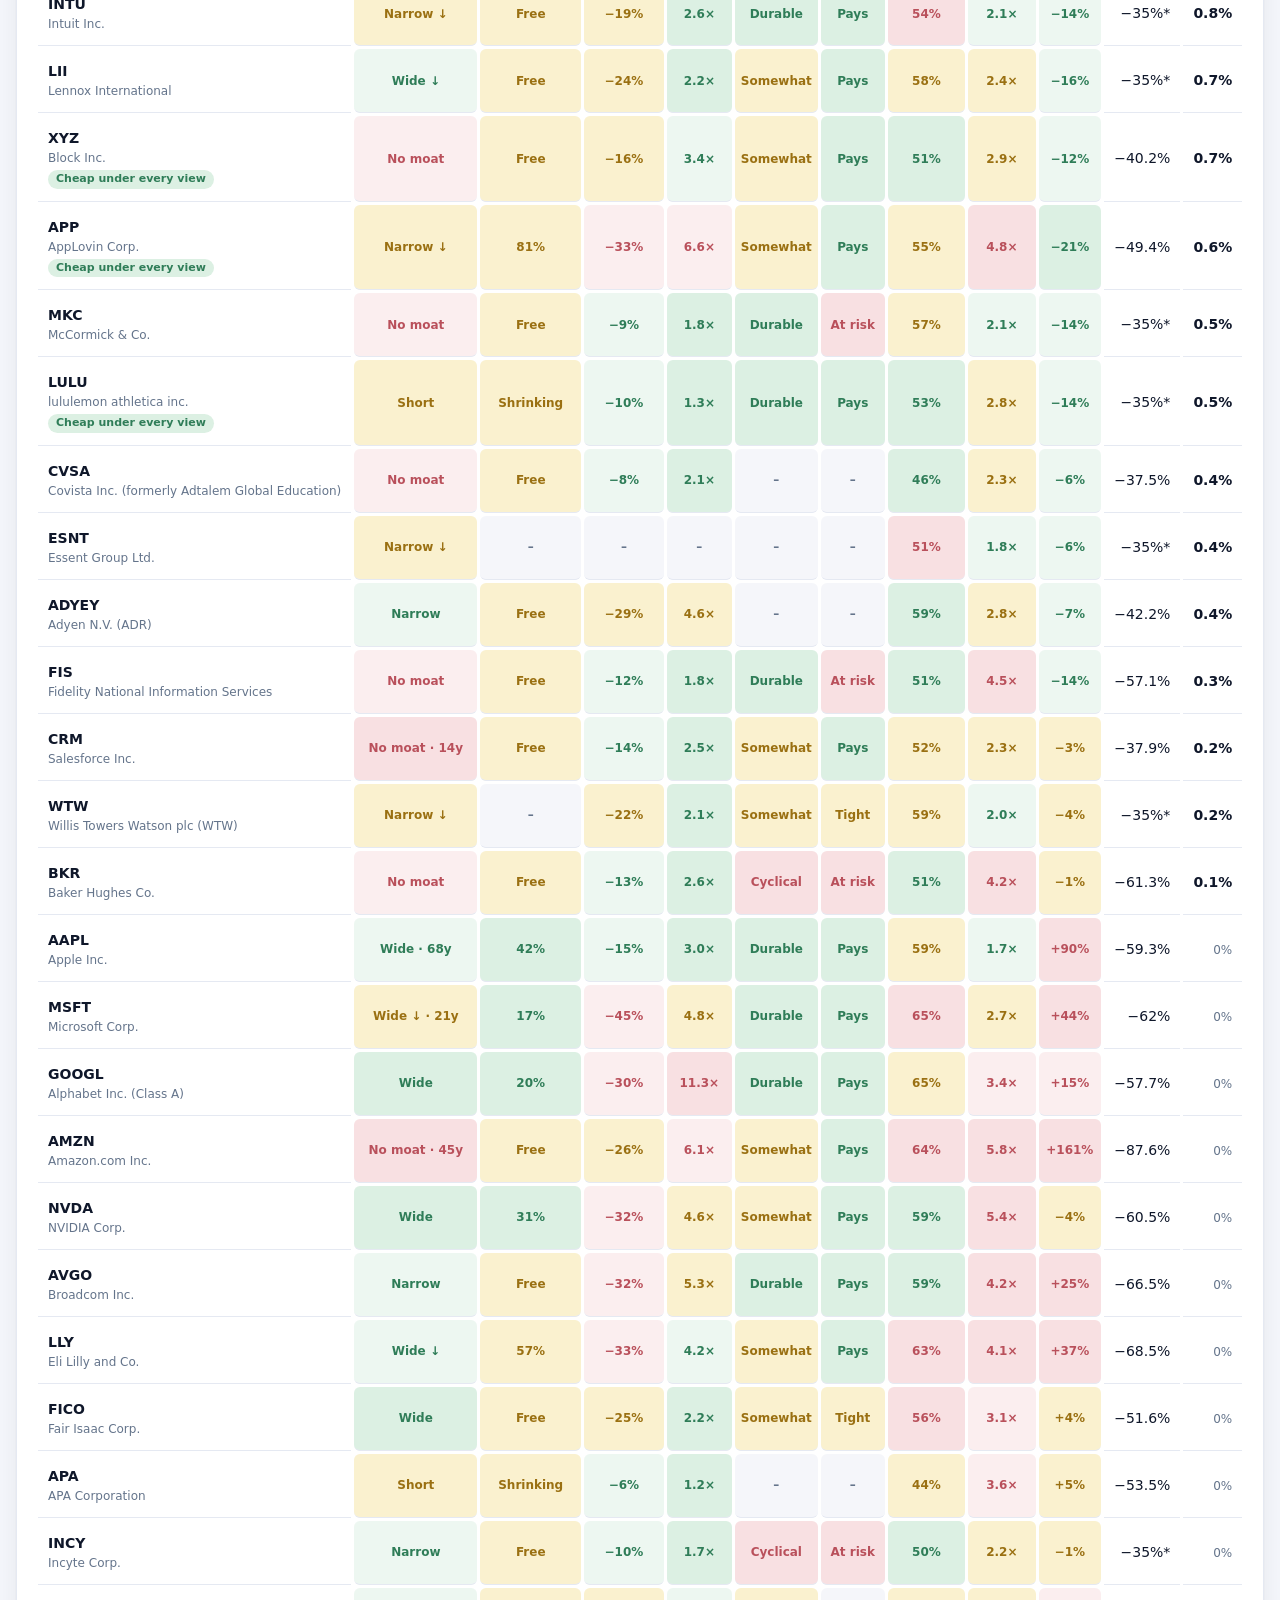
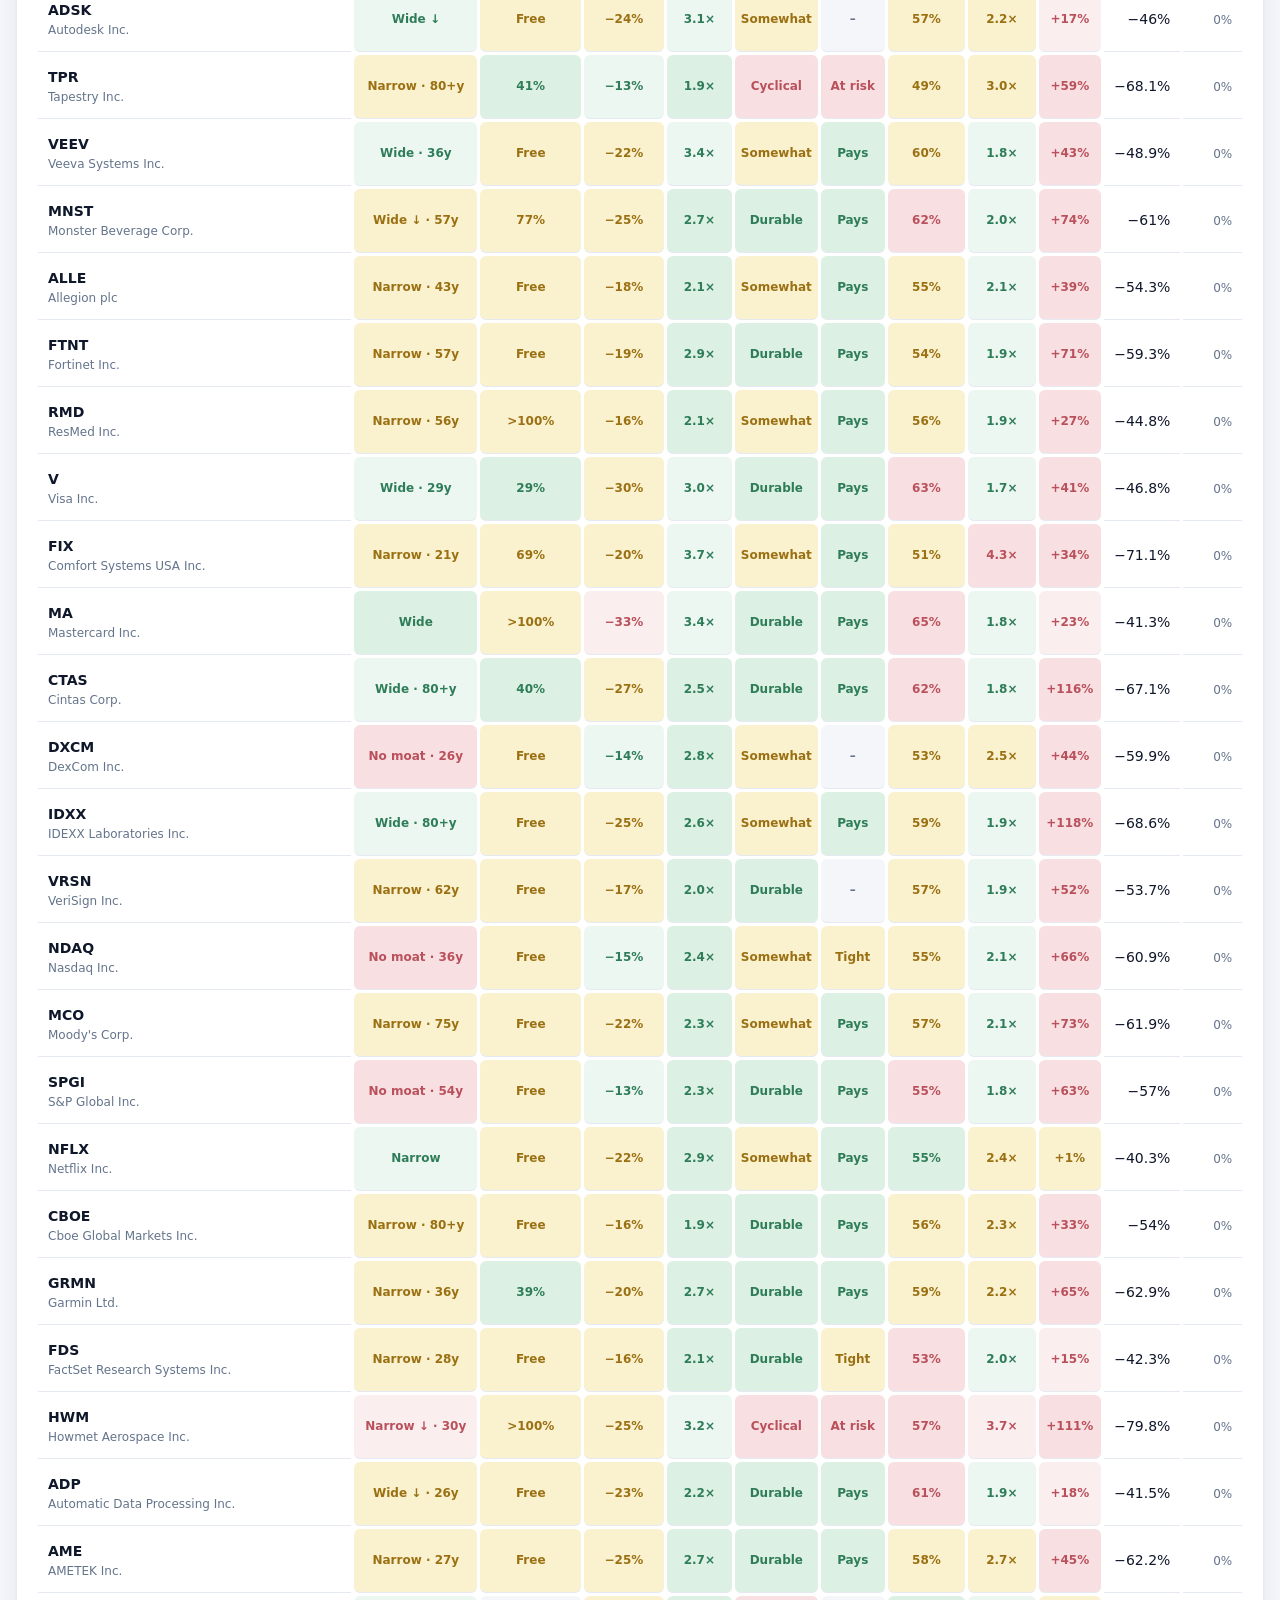
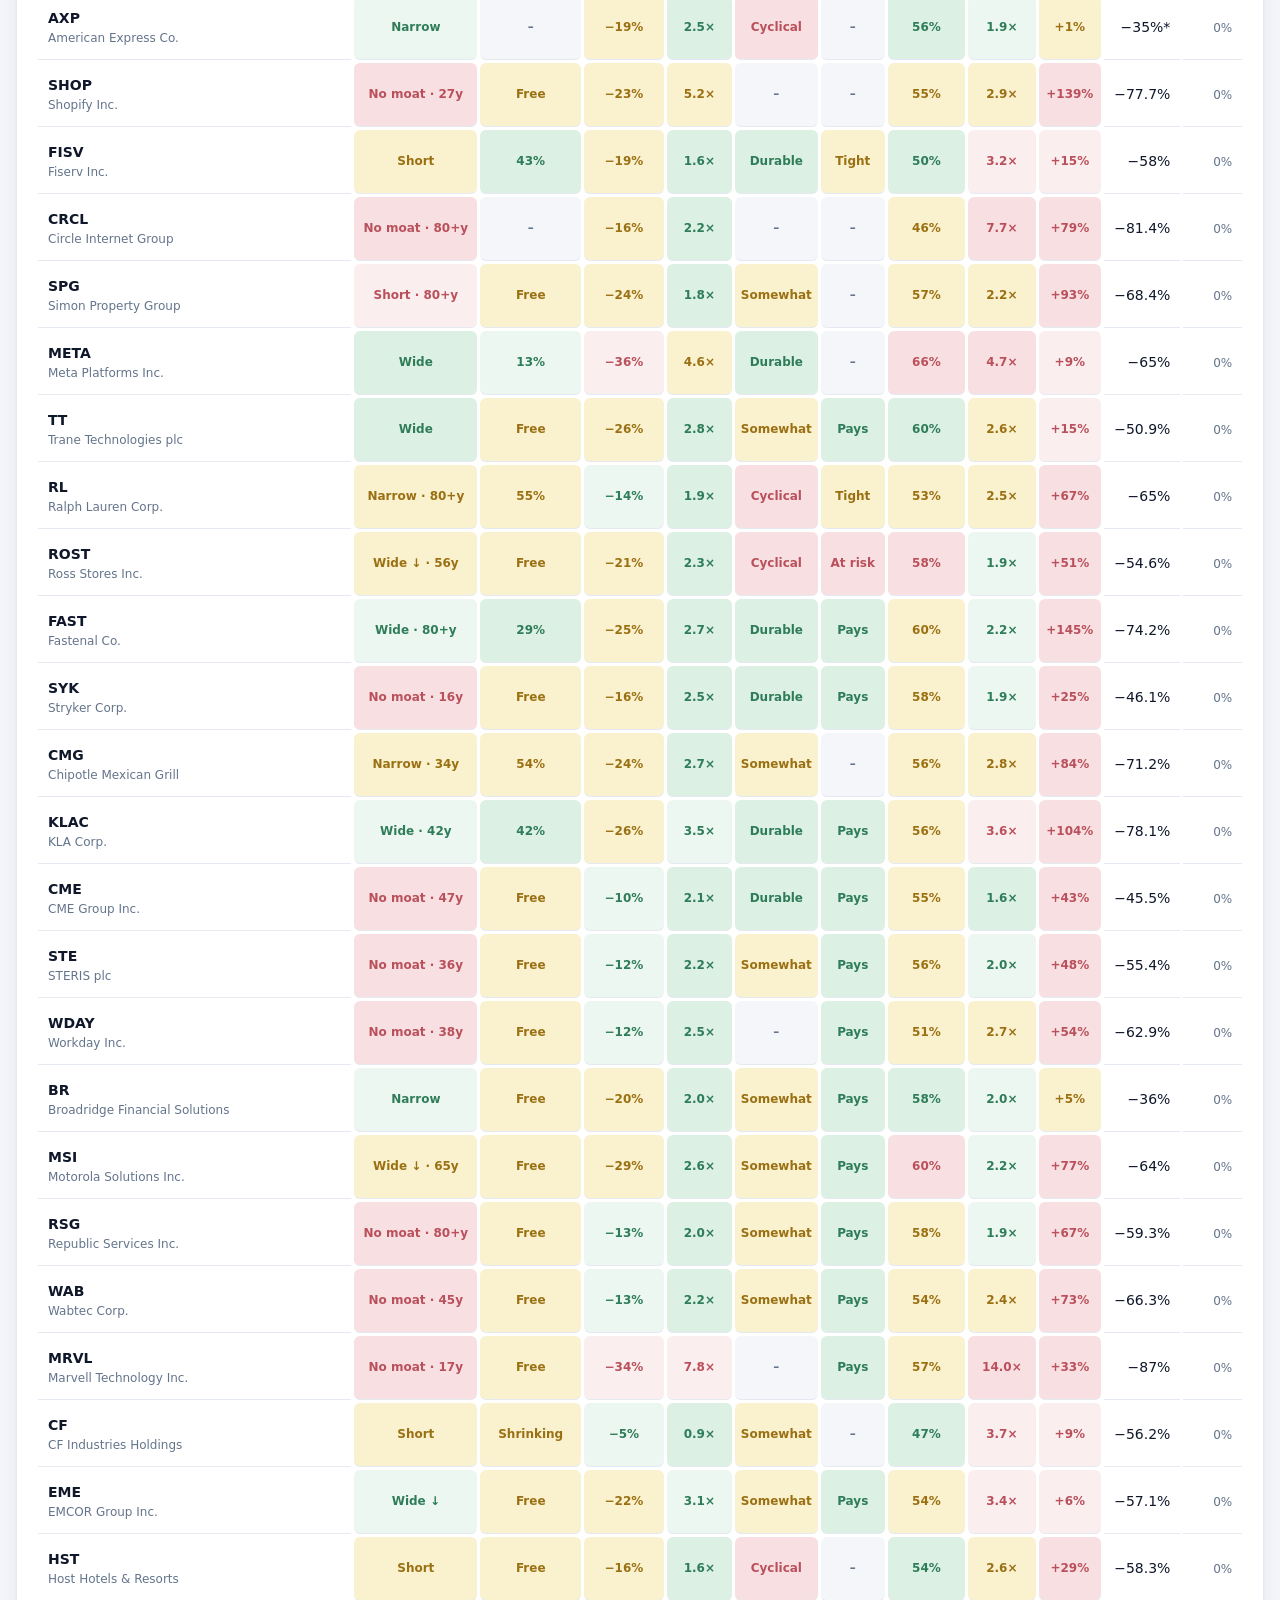
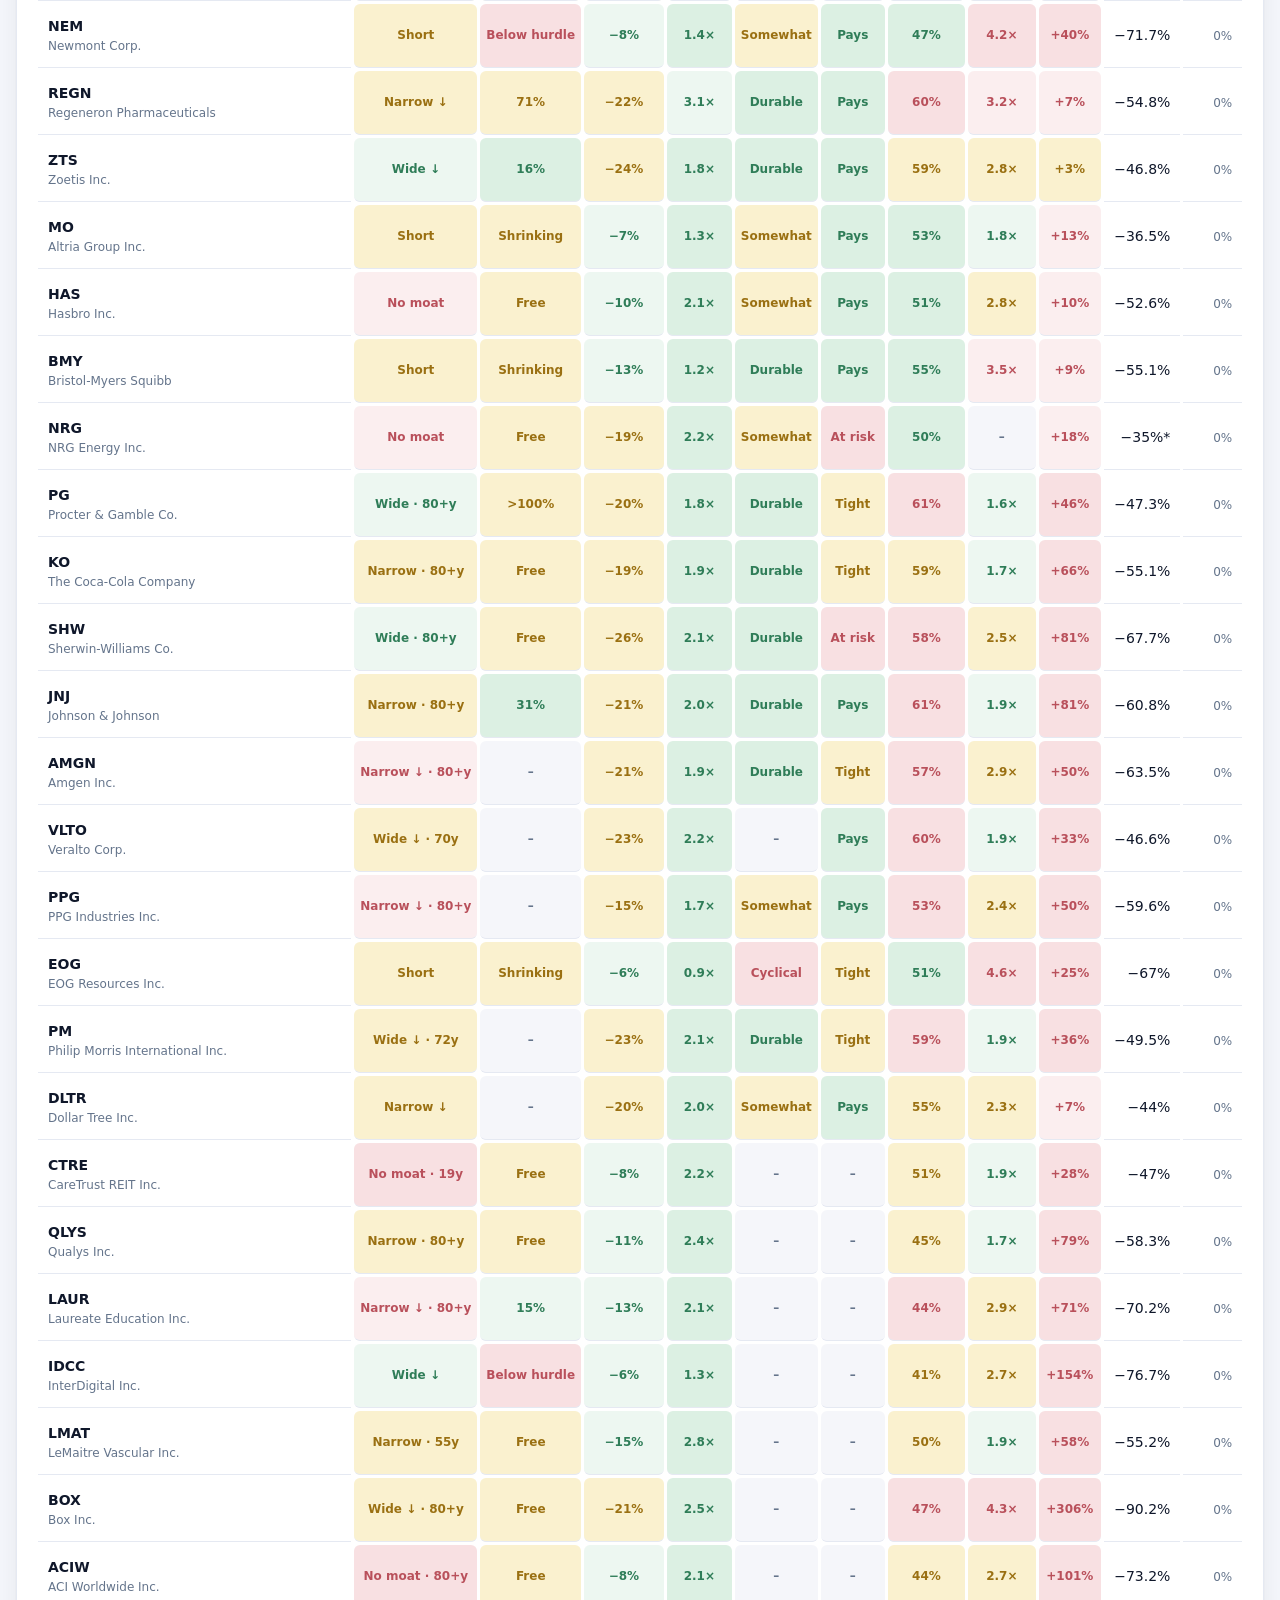
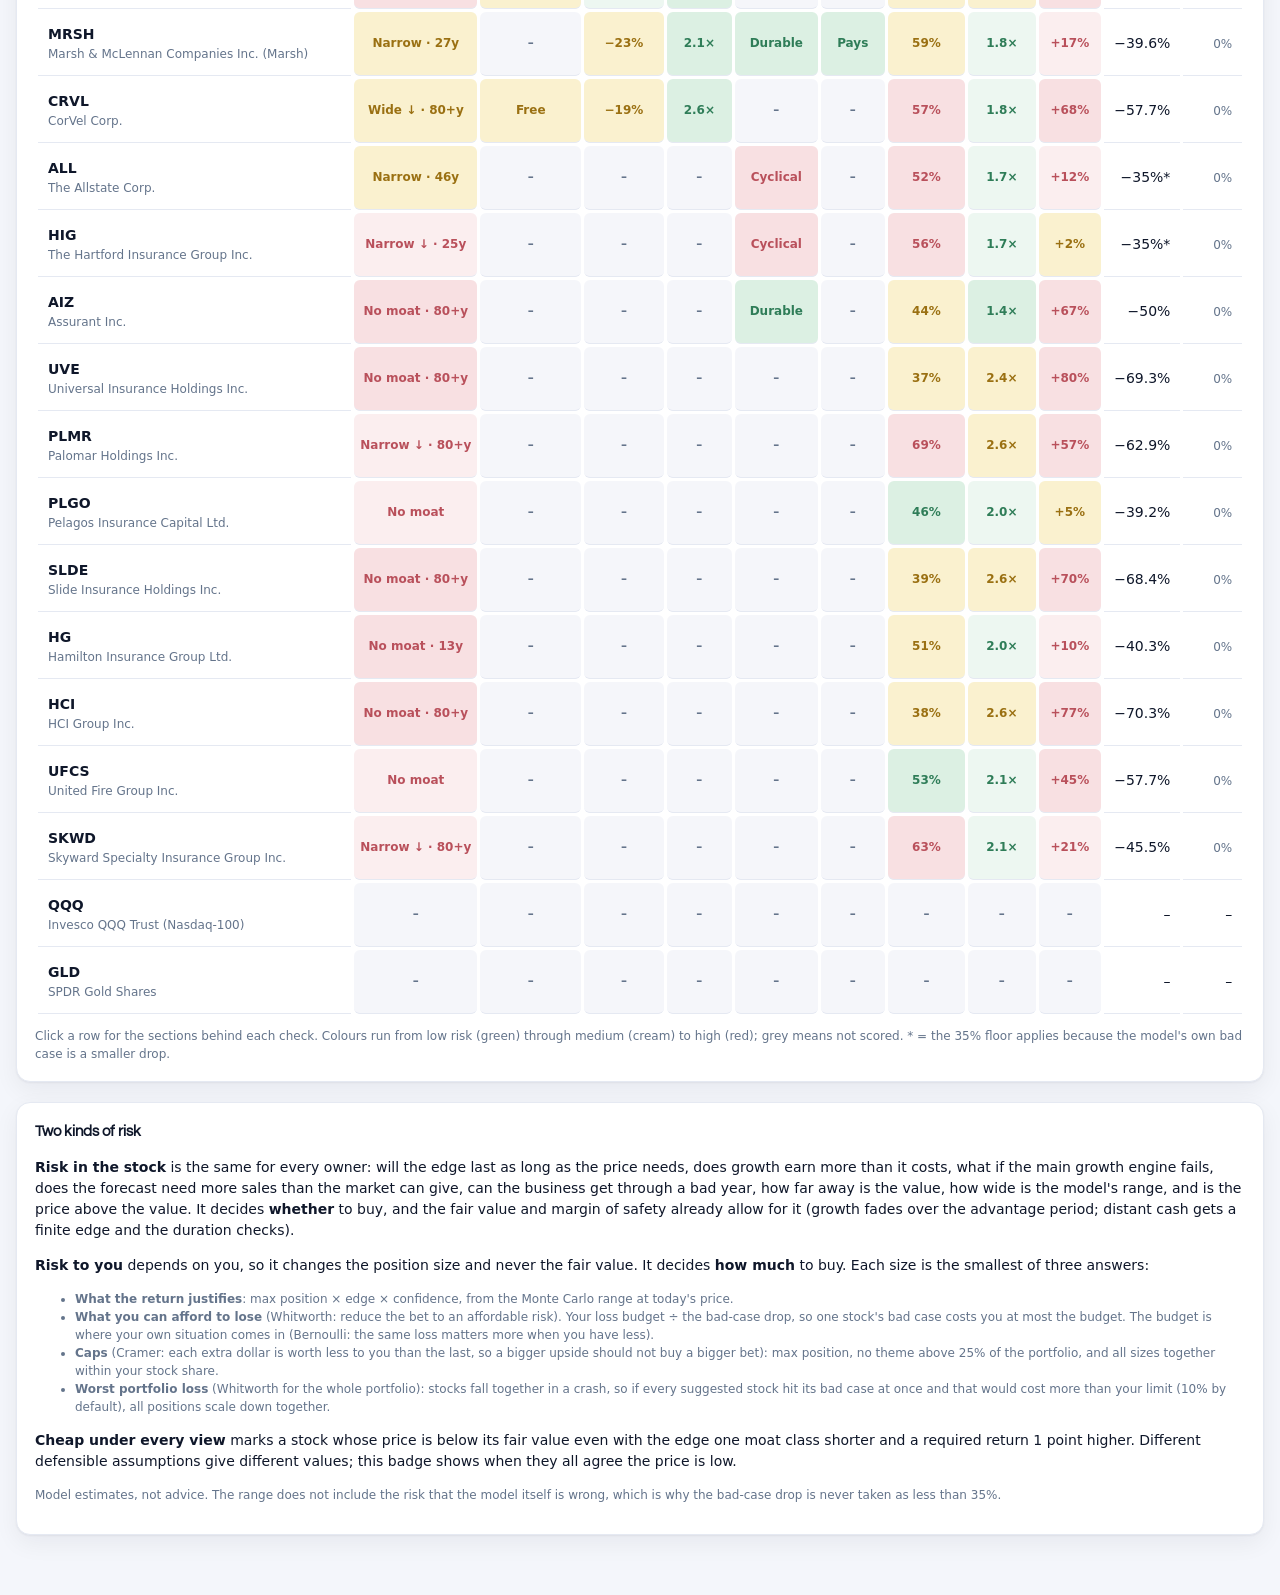
==== commit af9ecc6e: "Sales reach: reverse market check on the Risk page Base-case revenue in years 10 and 20 as a multipl" ====
--- a/risk.html
+++ b/risk.html
@@ -5,7 +5,7 @@
 <meta name="viewport" content="width=device-width,initial-scale=1">
 <title>Risk · Fair Value Dashboard</title>
 <link rel="preconnect" href="https://fonts.googleapis.com"><link rel="preconnect" href="https://fonts.gstatic.com" crossorigin><link rel="stylesheet" href="https://fonts.googleapis.com/css2?family=Questrial&display=swap">
-<link rel="stylesheet" href="assets/style.css?v=20261110t">
+<link rel="stylesheet" href="assets/style.css?v=20261110u">
 <link rel="icon" href="data:image/svg+xml,<svg xmlns='http://www.w3.org/2000/svg' viewBox='0 0 32 32'><rect width='32' height='32' rx='7' fill='%232563eb'/><path d='M6 22l6-7 5 4 9-11' stroke='white' stroke-width='3' fill='none' stroke-linecap='round' stroke-linejoin='round'/></svg>">
 </head>
 <body data-page="risk">
@@ -27,16 +27,17 @@
     <div class="chips" id="ratingchips"><label class="lbl" for="ratingsel">Rating</label><select id="ratingsel" class="rsel" title="Excellent, Good, Average or Bad: intrinsic value, margin of safety and business quality (see the top of each drawer)"><option value="all">All ratings</option></select></div>
     <div class="mybox" id="mybox"></div>
     <div class="scroll"><table id="tbl" class="rktbl"><thead>
-      <tr class="gh"><th></th><th colspan="8" class="ghs">Risk in the stock</th><th colspan="4" class="ghy">Risk to you</th></tr>
+      <tr class="gh"><th></th><th colspan="9" class="ghs">Risk in the stock</th><th colspan="4" class="ghy">Risk to you</th></tr>
       <tr><th data-k="ticker">Asset</th>
       <th data-k="rk0" title="Moat class and advantage period; one step worse when the moat scorecard suggests a lower class (↓), and one step worse when today's price needs more years of edge than ours (years shown)">Edge lasts</th>
       <th data-k="rk1" title="Base case: does new investment earn more than the required return?">Growth paid for</th>
       <th data-k="rk2" title="Base fair value if the main growth engine breaks (growth drops to 2.5% and new investment earns only the required return): under 15% lost low, 15-30% medium, over 30% high">Growth fails</th>
-      <th data-k="rk3" title="Past recessions in the filings: durable, somewhat cyclical or cyclical">Profits in a bad year</th>
-      <th data-k="rk4" title="A repeat of its worst recession: pays its debts, tight or at risk">Debts in a bad year</th>
-      <th data-k="rk5" title="Share of the base value that arrives after year 10; colour = how reliable that distant cash is">Distant cash</th>
-      <th data-k="rk6" title="Monte Carlo 90th ÷ 10th percentile value: how wide the outcomes are">Model range</th>
-      <th data-k="rk7" title="Price against fair value at your hurdle">Price vs value</th>
+      <th data-k="rk3" title="Base-case revenue in year 20 as a multiple of today (largest of the company and its segments): up to 3× low, over 10× high">Sales reach</th>
+      <th data-k="rk4" title="Past recessions in the filings: durable, somewhat cyclical or cyclical">Profits in a bad year</th>
+      <th data-k="rk5" title="A repeat of its worst recession: pays its debts, tight or at risk">Debts in a bad year</th>
+      <th data-k="rk6" title="Share of the base value that arrives after year 10; colour = how reliable that distant cash is">Distant cash</th>
+      <th data-k="rk7" title="Monte Carlo 90th ÷ 10th percentile value: how wide the outcomes are">Model range</th>
+      <th data-k="rk8" title="Price against fair value at your hurdle">Price vs value</th>
       <th data-k="rk_drop" class="r" title="Price to the Monte Carlo 10th-percentile value, at least 35% (* = the 35% floor applies)">Bad-case drop</th>
       <th data-k="size" class="r" title="Suggested position, % of your whole portfolio (see My settings)">Size</th>
       <th title="Which rule set the size">Limited by</th>
@@ -46,7 +47,7 @@
   </section>
   <section class="card legend">
     <h2>Two kinds of risk</h2>
-    <p><b>Risk in the stock</b> is the same for every owner: will the edge last as long as the price needs, does growth earn more than it costs, what if the main growth engine fails, can the business get through a bad year, how far away is the value, how wide is the model's range, and is the price above the value. It decides <b>whether</b> to buy, and the fair value and margin of safety already allow for it (growth fades over the advantage period; distant cash gets a finite edge and the duration checks).</p>
+    <p><b>Risk in the stock</b> is the same for every owner: will the edge last as long as the price needs, does growth earn more than it costs, what if the main growth engine fails, does the forecast need more sales than the market can give, can the business get through a bad year, how far away is the value, how wide is the model's range, and is the price above the value. It decides <b>whether</b> to buy, and the fair value and margin of safety already allow for it (growth fades over the advantage period; distant cash gets a finite edge and the duration checks).</p>
     <p><b>Risk to you</b> depends on you, so it changes the position size and never the fair value. It decides <b>how much</b> to buy. Each size is the smallest of three answers:</p>
     <ul class="muted">
       <li><b>What the return justifies</b>: max position × edge × confidence, from the Monte Carlo range at today's price.</li>
@@ -60,6 +61,6 @@
 </main>
 <aside id="drawer" class="drawer" aria-hidden="true"><div class="dr-in" id="dr"></div></aside>
 <div id="scrim" class="scrim"></div>
-<script src="assets/app.js?v=20261110t"></script>
+<script src="assets/app.js?v=20261110u"></script>
 </body>
 </html>
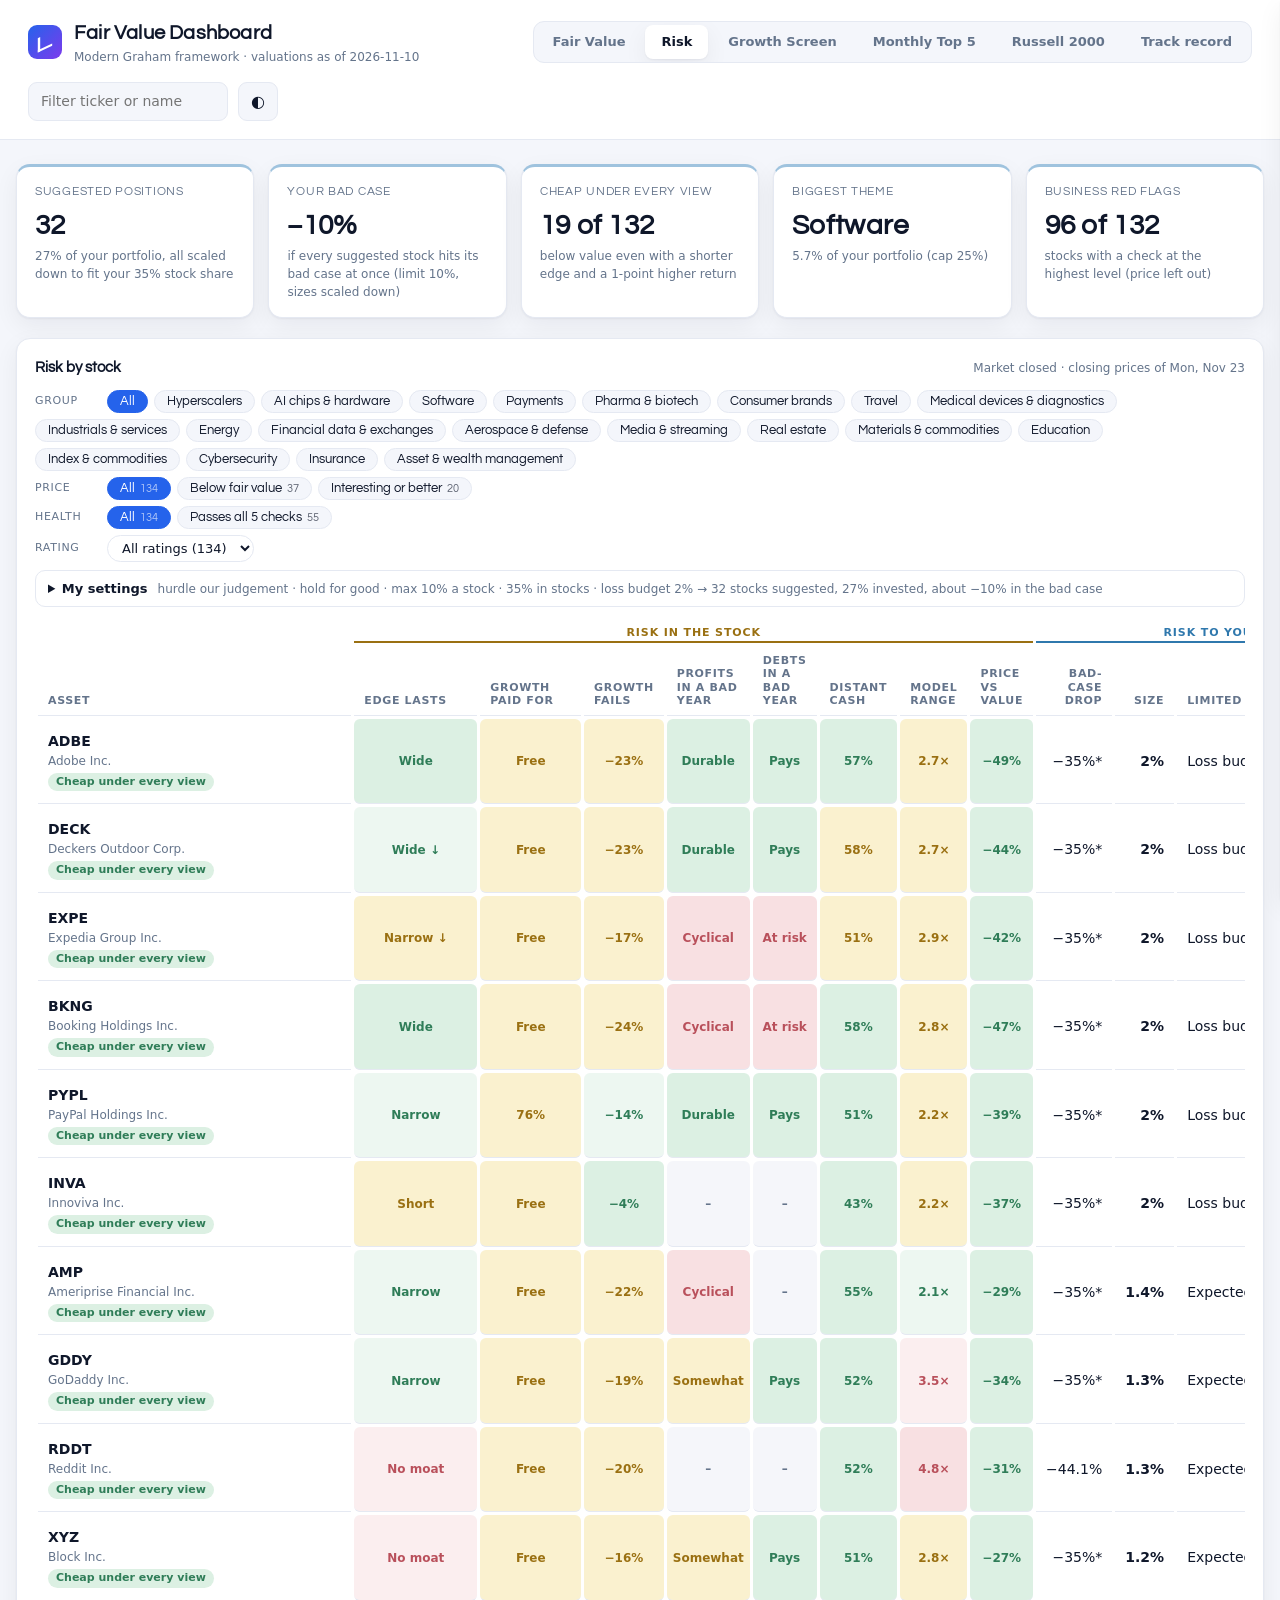
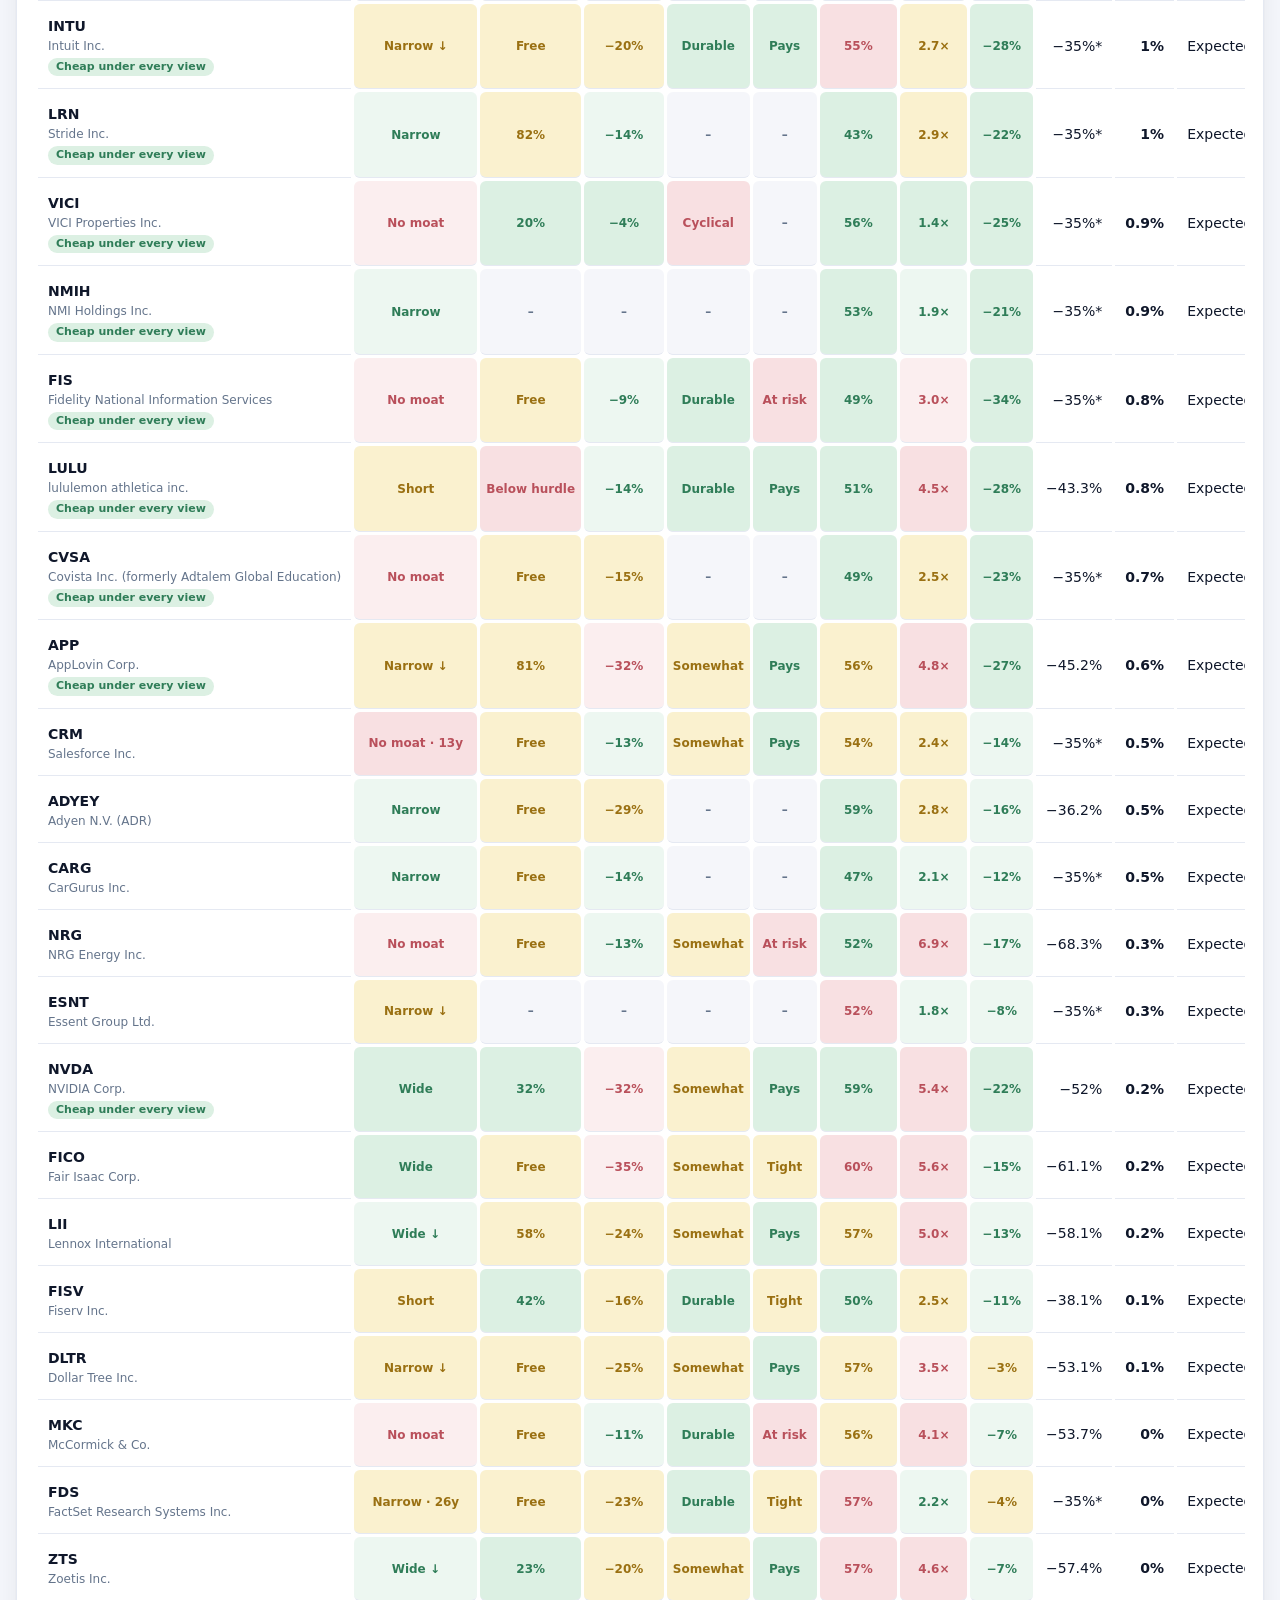
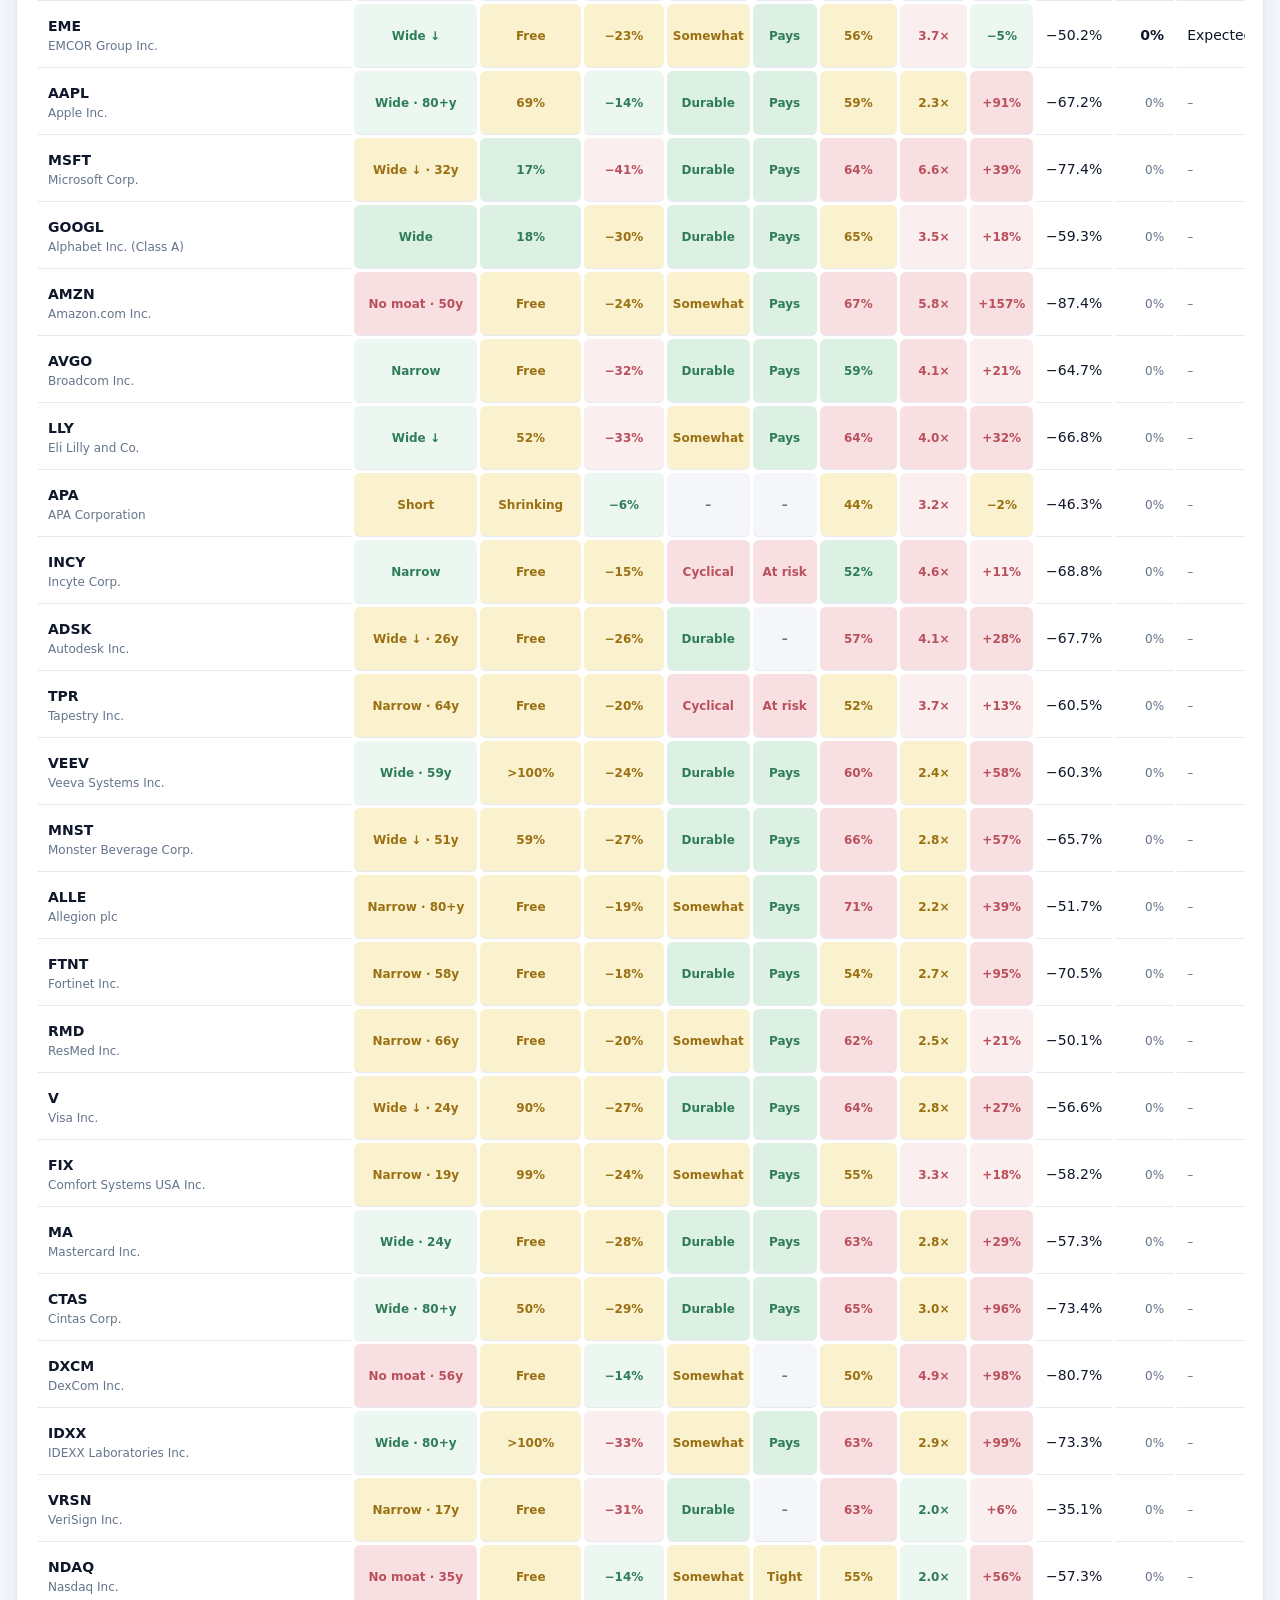
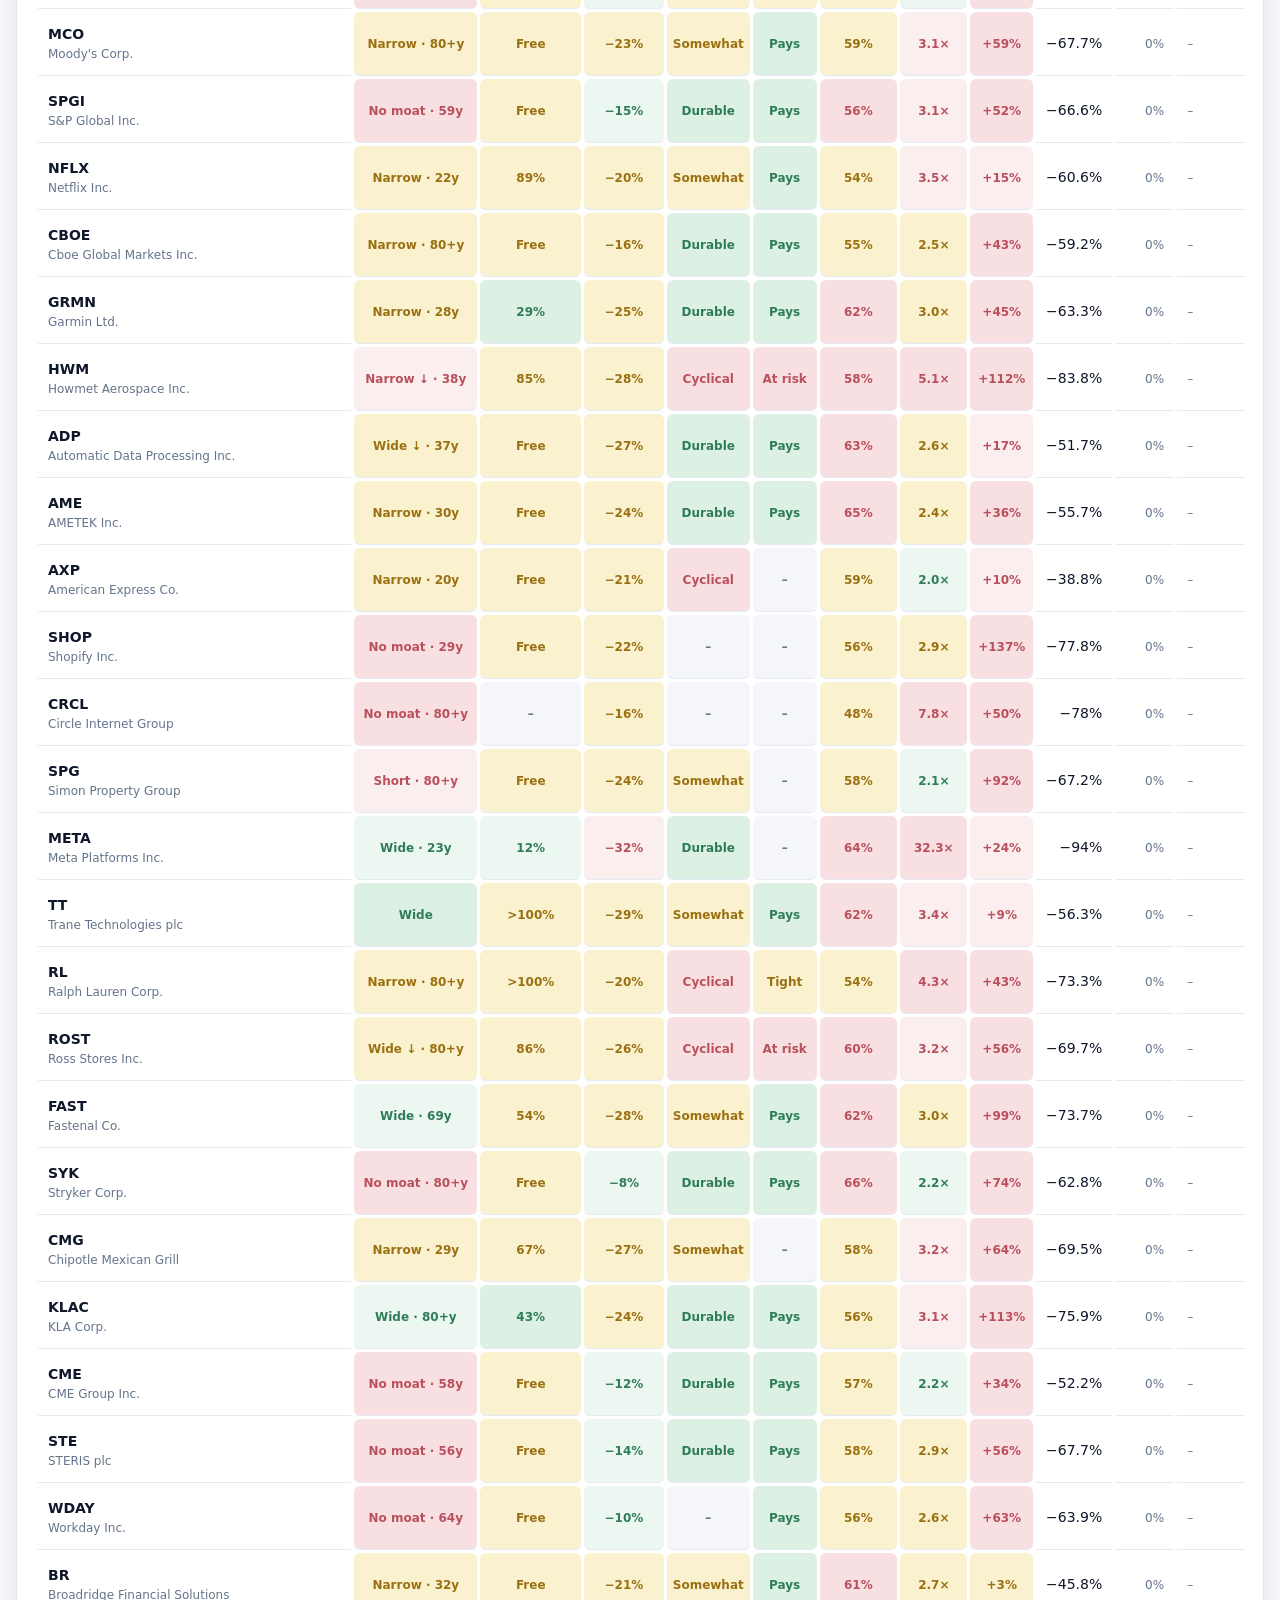
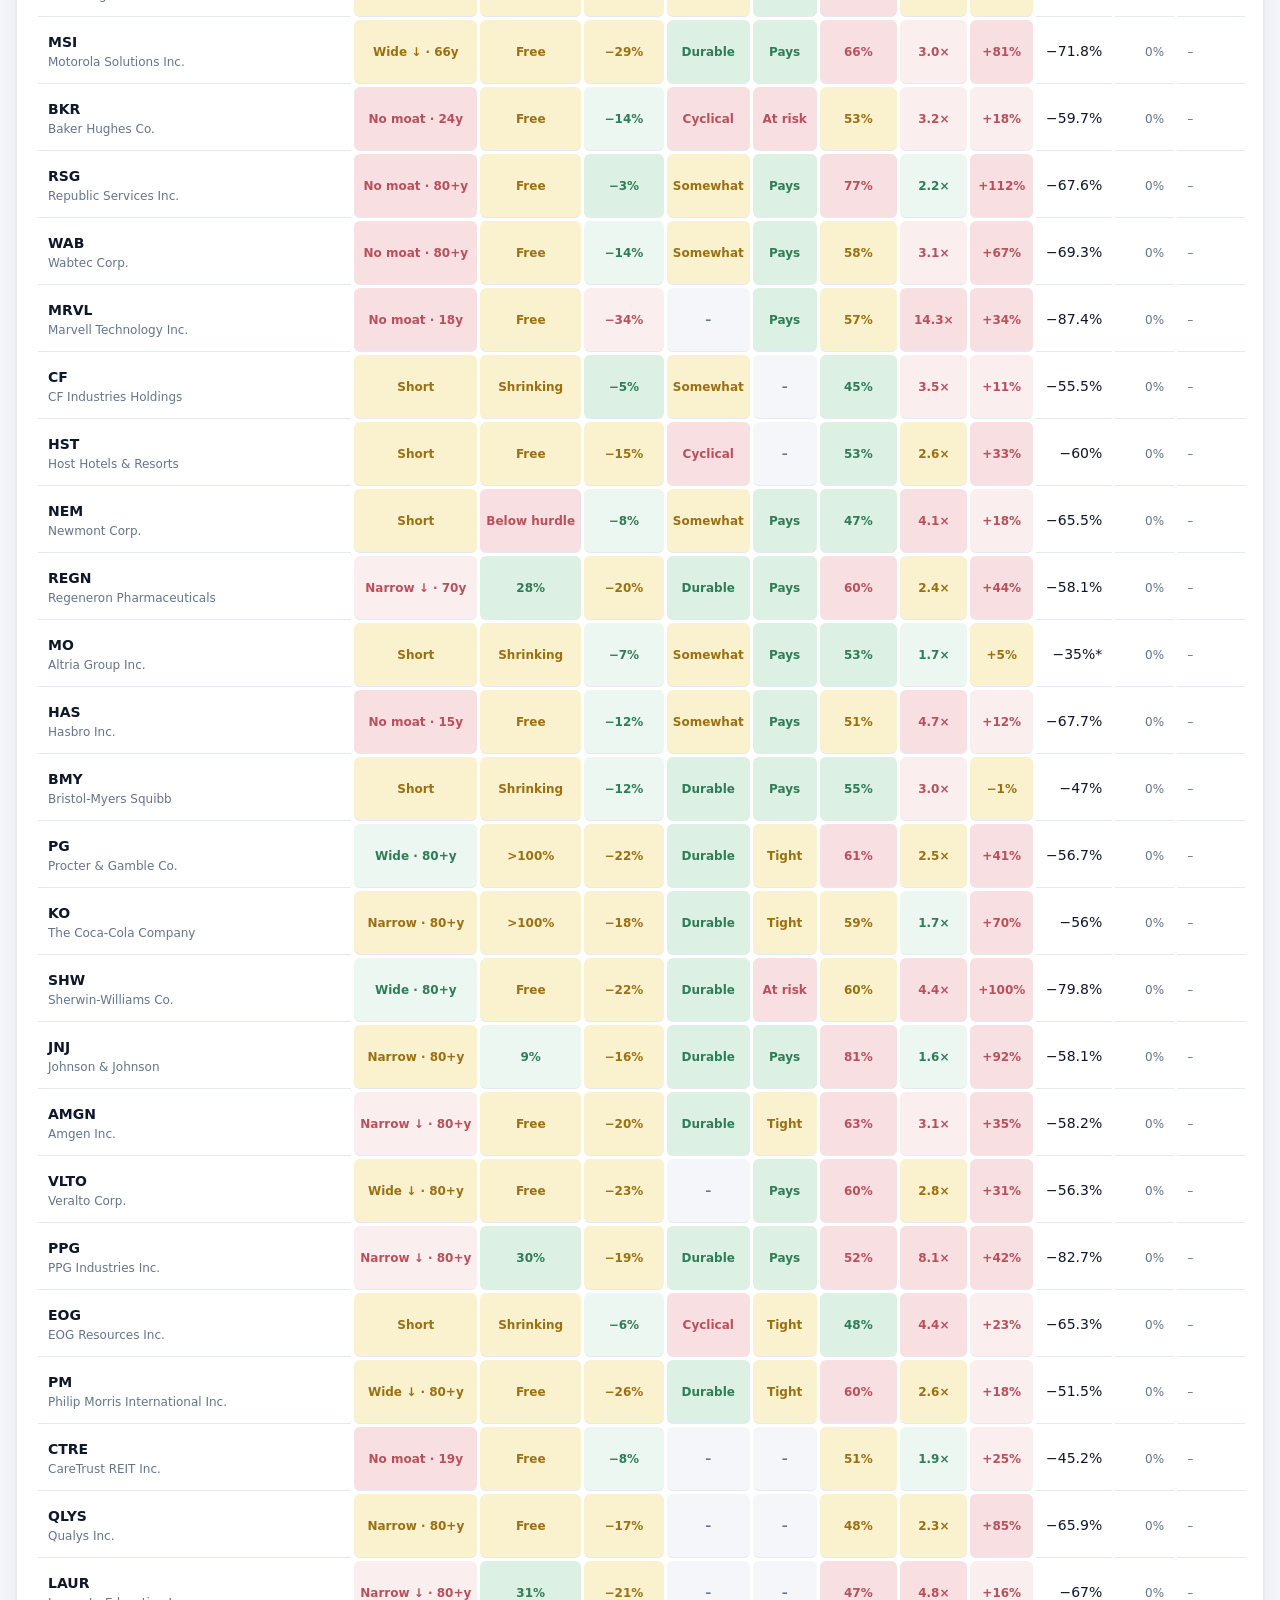
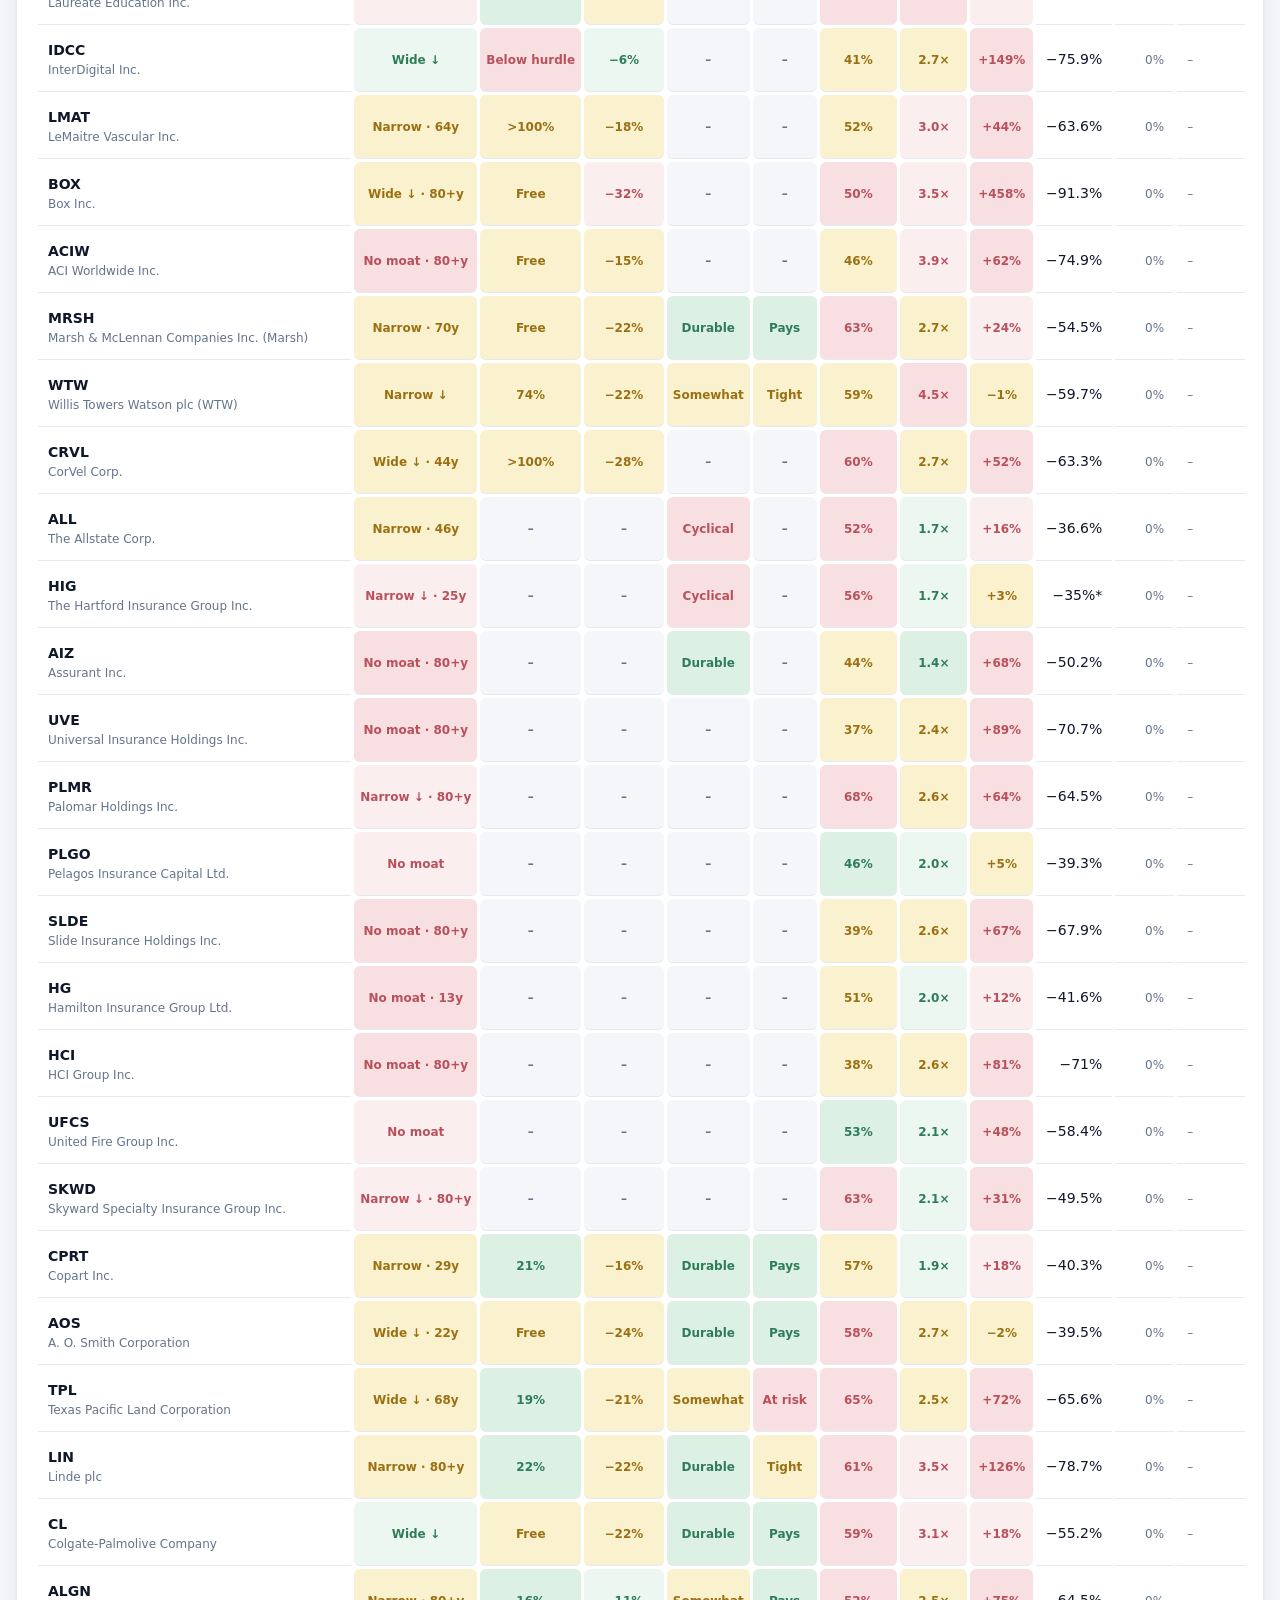
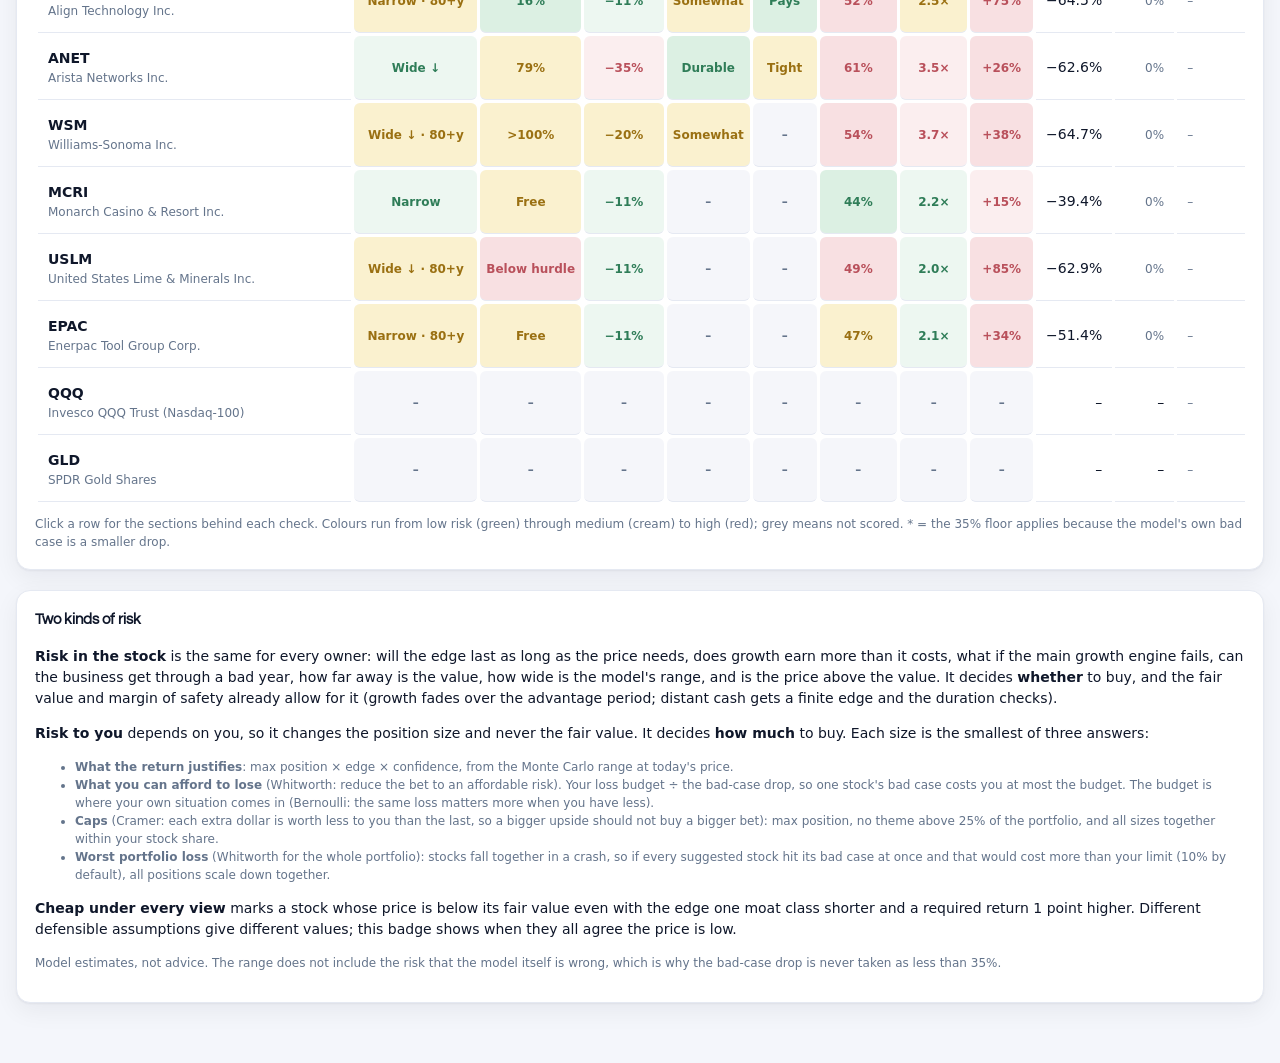
==== commit a1eeed97: "Fair Value window: show how much value depends on distant cash; return on new investment for AXP and" ====
--- a/risk.html
+++ b/risk.html
@@ -5,7 +5,7 @@
 <meta name="viewport" content="width=device-width,initial-scale=1">
 <title>Risk · Fair Value Dashboard</title>
 <link rel="preconnect" href="https://fonts.googleapis.com"><link rel="preconnect" href="https://fonts.gstatic.com" crossorigin><link rel="stylesheet" href="https://fonts.googleapis.com/css2?family=Questrial&display=swap">
-<link rel="stylesheet" href="assets/style.css?v=20261110u">
+<link rel="stylesheet" href="assets/style.css?v=20261110t">
 <link rel="icon" href="data:image/svg+xml,<svg xmlns='http://www.w3.org/2000/svg' viewBox='0 0 32 32'><rect width='32' height='32' rx='7' fill='%232563eb'/><path d='M6 22l6-7 5 4 9-11' stroke='white' stroke-width='3' fill='none' stroke-linecap='round' stroke-linejoin='round'/></svg>">
 </head>
 <body data-page="risk">
@@ -27,17 +27,16 @@
     <div class="chips" id="ratingchips"><label class="lbl" for="ratingsel">Rating</label><select id="ratingsel" class="rsel" title="Excellent, Good, Average or Bad: intrinsic value, margin of safety and business quality (see the top of each drawer)"><option value="all">All ratings</option></select></div>
     <div class="mybox" id="mybox"></div>
     <div class="scroll"><table id="tbl" class="rktbl"><thead>
-      <tr class="gh"><th></th><th colspan="9" class="ghs">Risk in the stock</th><th colspan="4" class="ghy">Risk to you</th></tr>
+      <tr class="gh"><th></th><th colspan="8" class="ghs">Risk in the stock</th><th colspan="4" class="ghy">Risk to you</th></tr>
       <tr><th data-k="ticker">Asset</th>
       <th data-k="rk0" title="Moat class and advantage period; one step worse when the moat scorecard suggests a lower class (↓), and one step worse when today's price needs more years of edge than ours (years shown)">Edge lasts</th>
       <th data-k="rk1" title="Base case: does new investment earn more than the required return?">Growth paid for</th>
       <th data-k="rk2" title="Base fair value if the main growth engine breaks (growth drops to 2.5% and new investment earns only the required return): under 15% lost low, 15-30% medium, over 30% high">Growth fails</th>
-      <th data-k="rk3" title="Base-case revenue in year 20 as a multiple of today (largest of the company and its segments): up to 3× low, over 10× high">Sales reach</th>
-      <th data-k="rk4" title="Past recessions in the filings: durable, somewhat cyclical or cyclical">Profits in a bad year</th>
-      <th data-k="rk5" title="A repeat of its worst recession: pays its debts, tight or at risk">Debts in a bad year</th>
-      <th data-k="rk6" title="Share of the base value that arrives after year 10; colour = how reliable that distant cash is">Distant cash</th>
-      <th data-k="rk7" title="Monte Carlo 90th ÷ 10th percentile value: how wide the outcomes are">Model range</th>
-      <th data-k="rk8" title="Price against fair value at your hurdle">Price vs value</th>
+      <th data-k="rk3" title="Past recessions in the filings: durable, somewhat cyclical or cyclical">Profits in a bad year</th>
+      <th data-k="rk4" title="A repeat of its worst recession: pays its debts, tight or at risk">Debts in a bad year</th>
+      <th data-k="rk5" title="Share of the base value that arrives after year 10; colour = how reliable that distant cash is">Distant cash</th>
+      <th data-k="rk6" title="Monte Carlo 90th ÷ 10th percentile value: how wide the outcomes are">Model range</th>
+      <th data-k="rk7" title="Price against fair value at your hurdle">Price vs value</th>
       <th data-k="rk_drop" class="r" title="Price to the Monte Carlo 10th-percentile value, at least 35% (* = the 35% floor applies)">Bad-case drop</th>
       <th data-k="size" class="r" title="Suggested position, % of your whole portfolio (see My settings)">Size</th>
       <th title="Which rule set the size">Limited by</th>
@@ -47,7 +46,7 @@
   </section>
   <section class="card legend">
     <h2>Two kinds of risk</h2>
-    <p><b>Risk in the stock</b> is the same for every owner: will the edge last as long as the price needs, does growth earn more than it costs, what if the main growth engine fails, does the forecast need more sales than the market can give, can the business get through a bad year, how far away is the value, how wide is the model's range, and is the price above the value. It decides <b>whether</b> to buy, and the fair value and margin of safety already allow for it (growth fades over the advantage period; distant cash gets a finite edge and the duration checks).</p>
+    <p><b>Risk in the stock</b> is the same for every owner: will the edge last as long as the price needs, does growth earn more than it costs, what if the main growth engine fails, can the business get through a bad year, how far away is the value, how wide is the model's range, and is the price above the value. It decides <b>whether</b> to buy, and the fair value and margin of safety already allow for it (growth fades over the advantage period; distant cash gets a finite edge and the duration checks).</p>
     <p><b>Risk to you</b> depends on you, so it changes the position size and never the fair value. It decides <b>how much</b> to buy. Each size is the smallest of three answers:</p>
     <ul class="muted">
       <li><b>What the return justifies</b>: max position × edge × confidence, from the Monte Carlo range at today's price.</li>
@@ -61,6 +60,6 @@
 </main>
 <aside id="drawer" class="drawer" aria-hidden="true"><div class="dr-in" id="dr"></div></aside>
 <div id="scrim" class="scrim"></div>
-<script src="assets/app.js?v=20261110u"></script>
+<script src="assets/app.js?v=20261124a"></script>
 </body>
 </html>
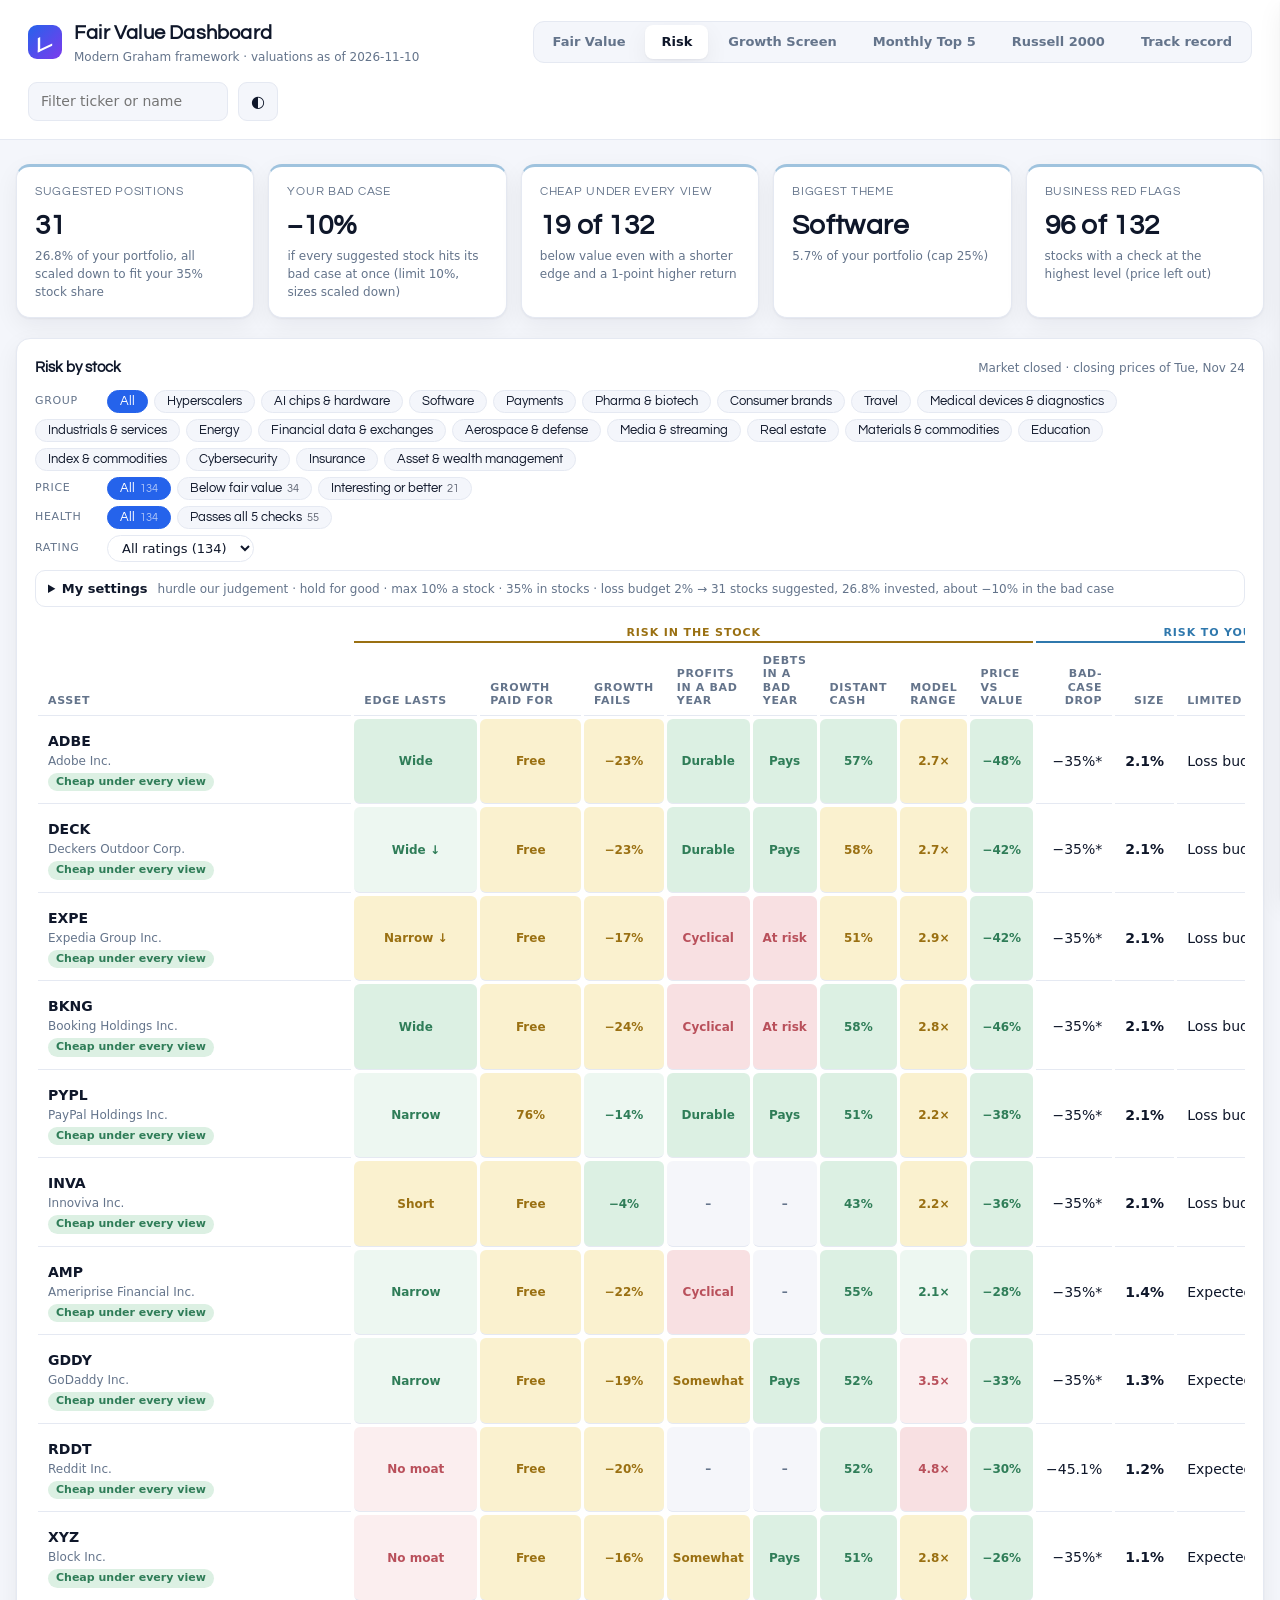
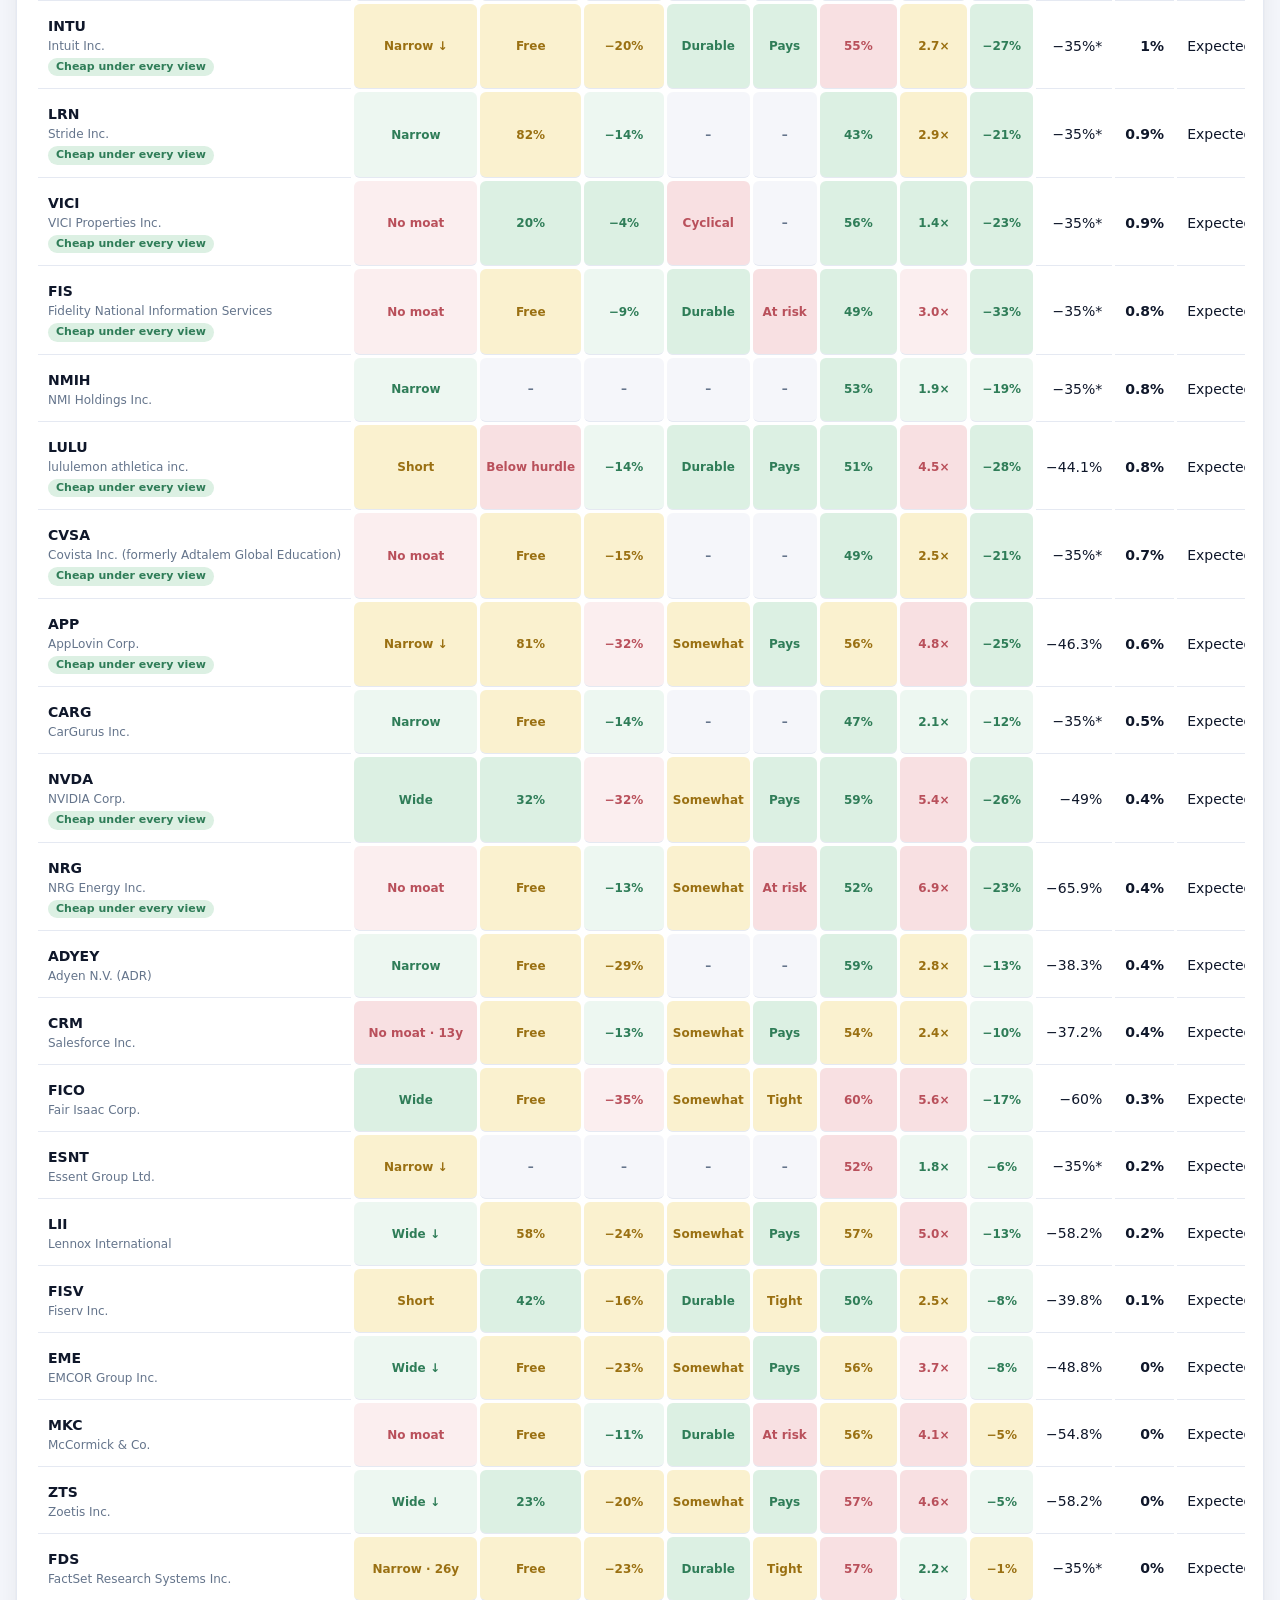
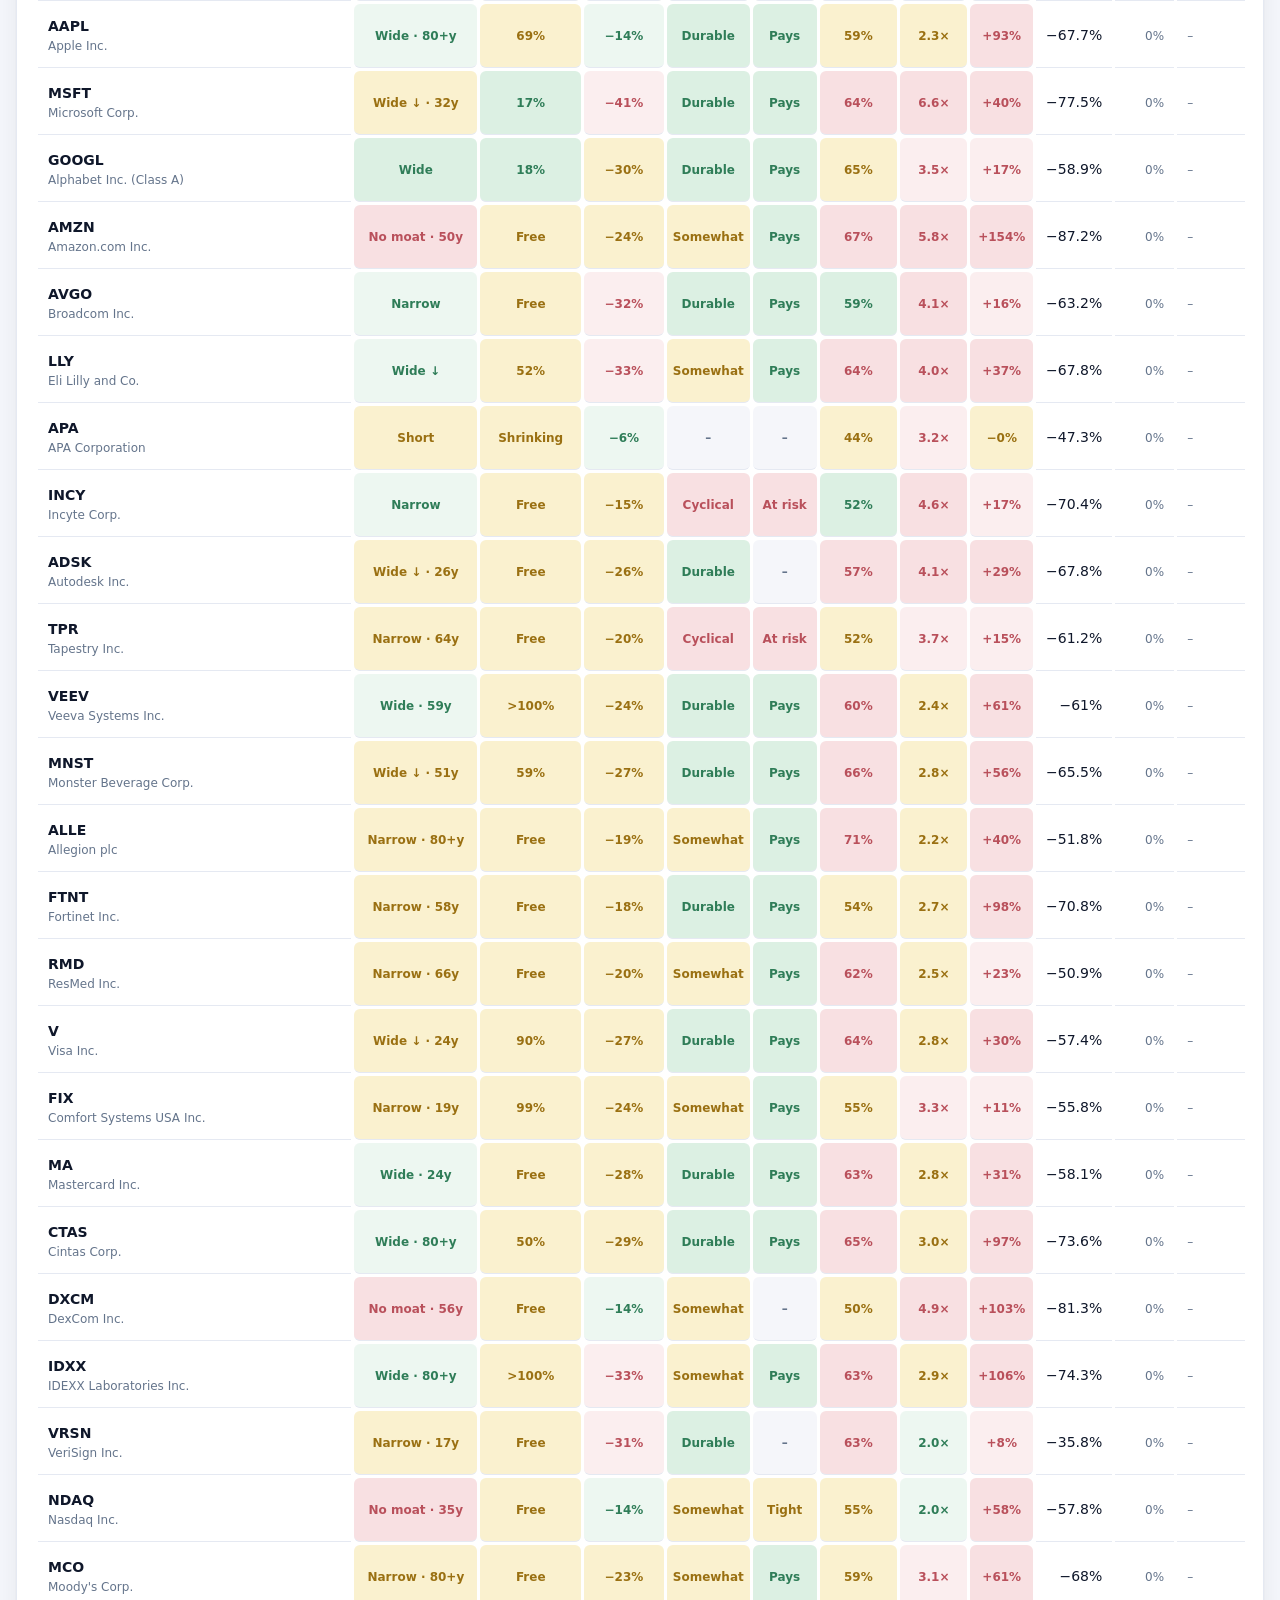
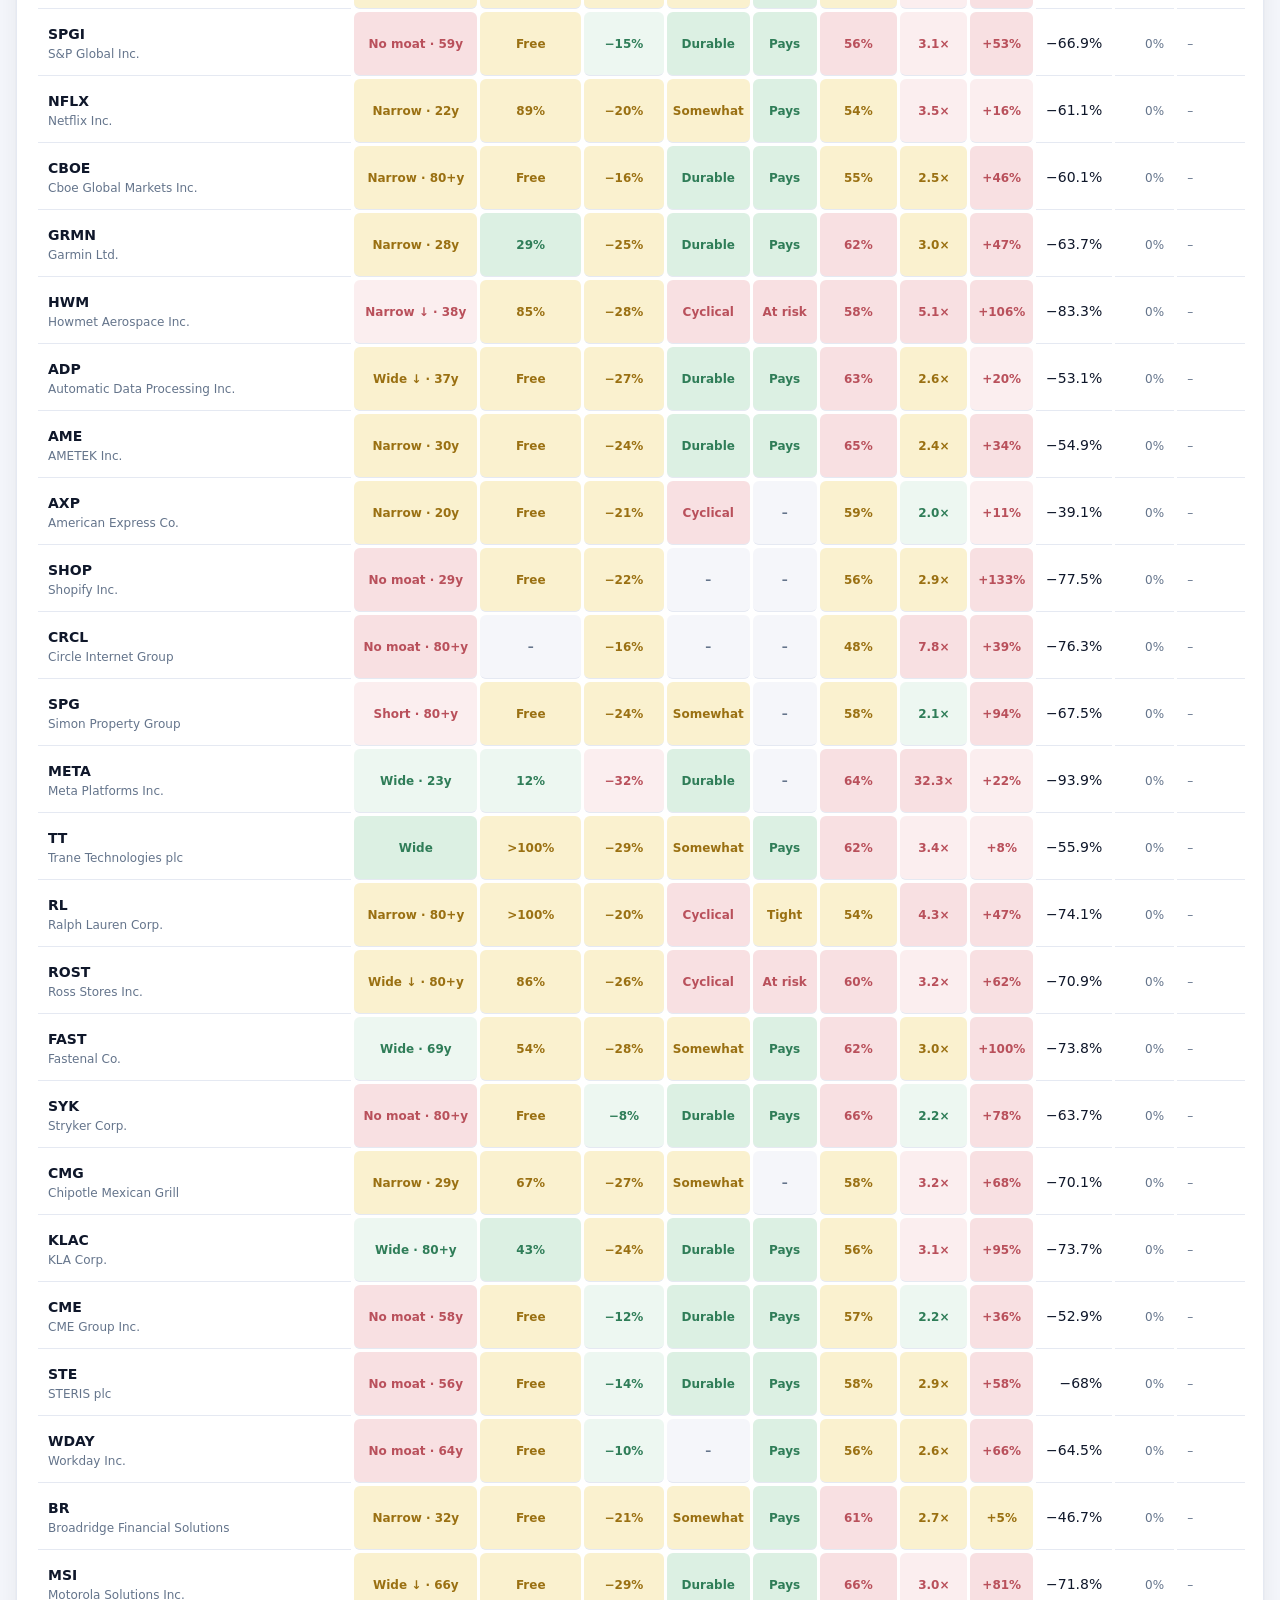
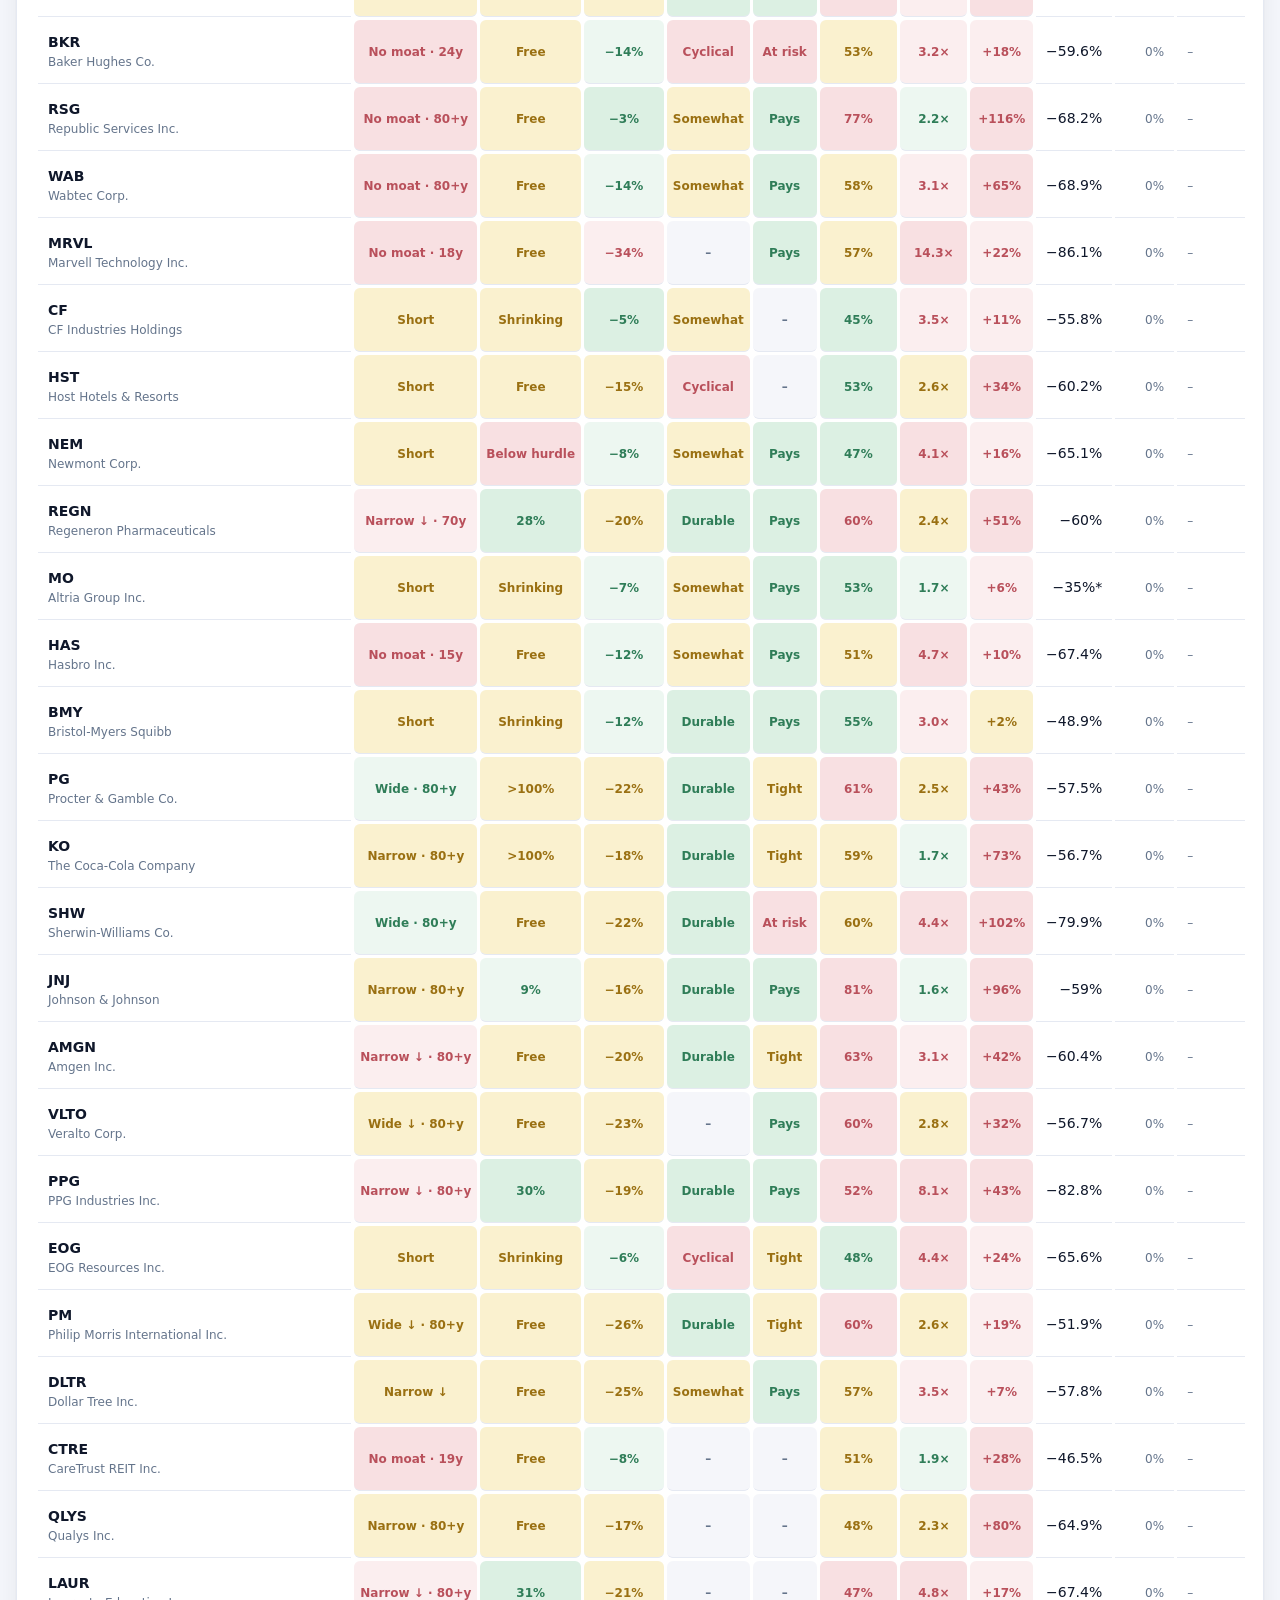
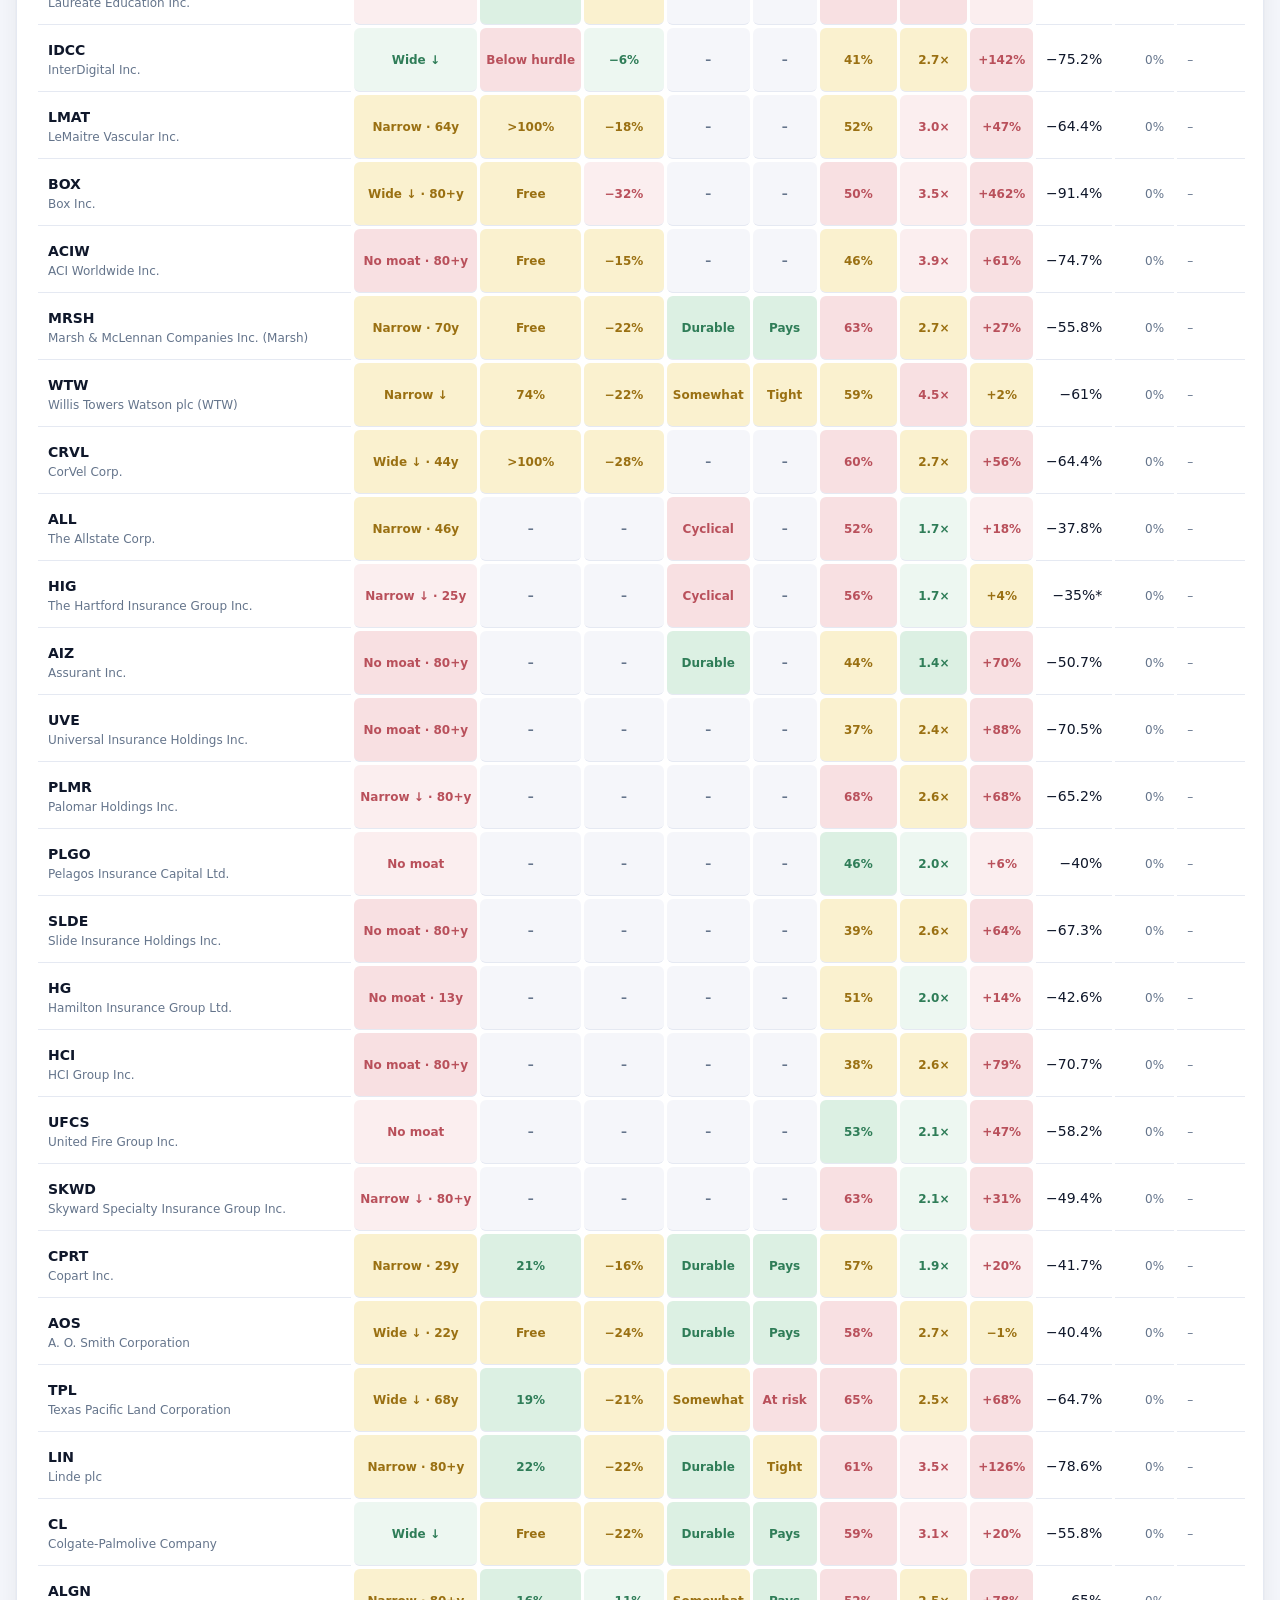
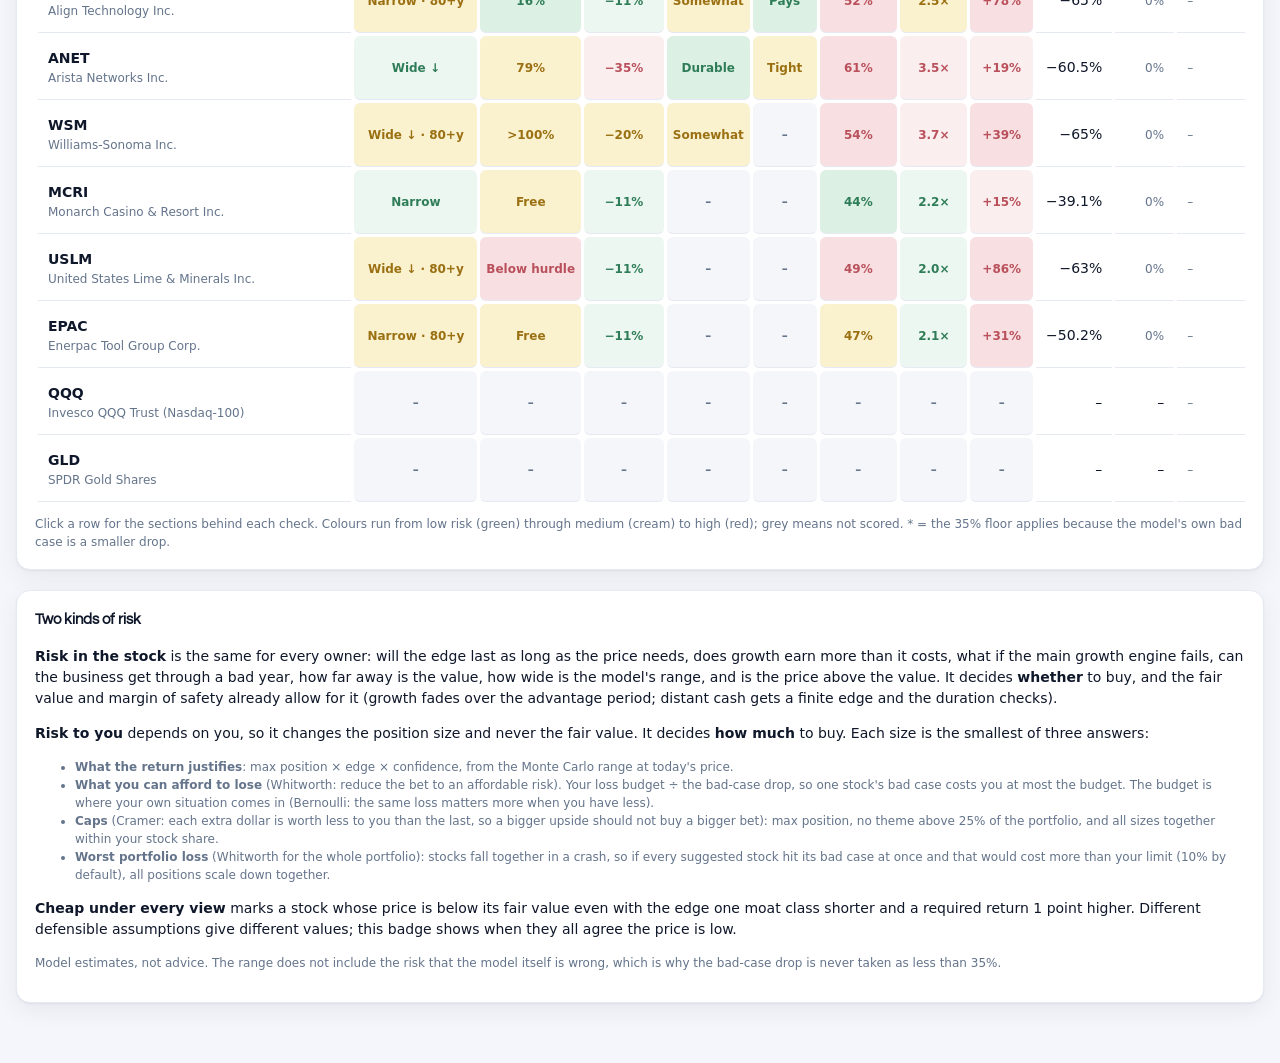
==== commit 1c6abb00: "Research framework: answer 98.6% of questions across all 132 Fair Value stocks" ====
--- a/risk.html
+++ b/risk.html
@@ -60,6 +60,6 @@
 </main>
 <aside id="drawer" class="drawer" aria-hidden="true"><div class="dr-in" id="dr"></div></aside>
 <div id="scrim" class="scrim"></div>
-<script src="assets/app.js?v=20261124a"></script>
+<script src="assets/app.js?v=20261125a"></script>
 </body>
 </html>
